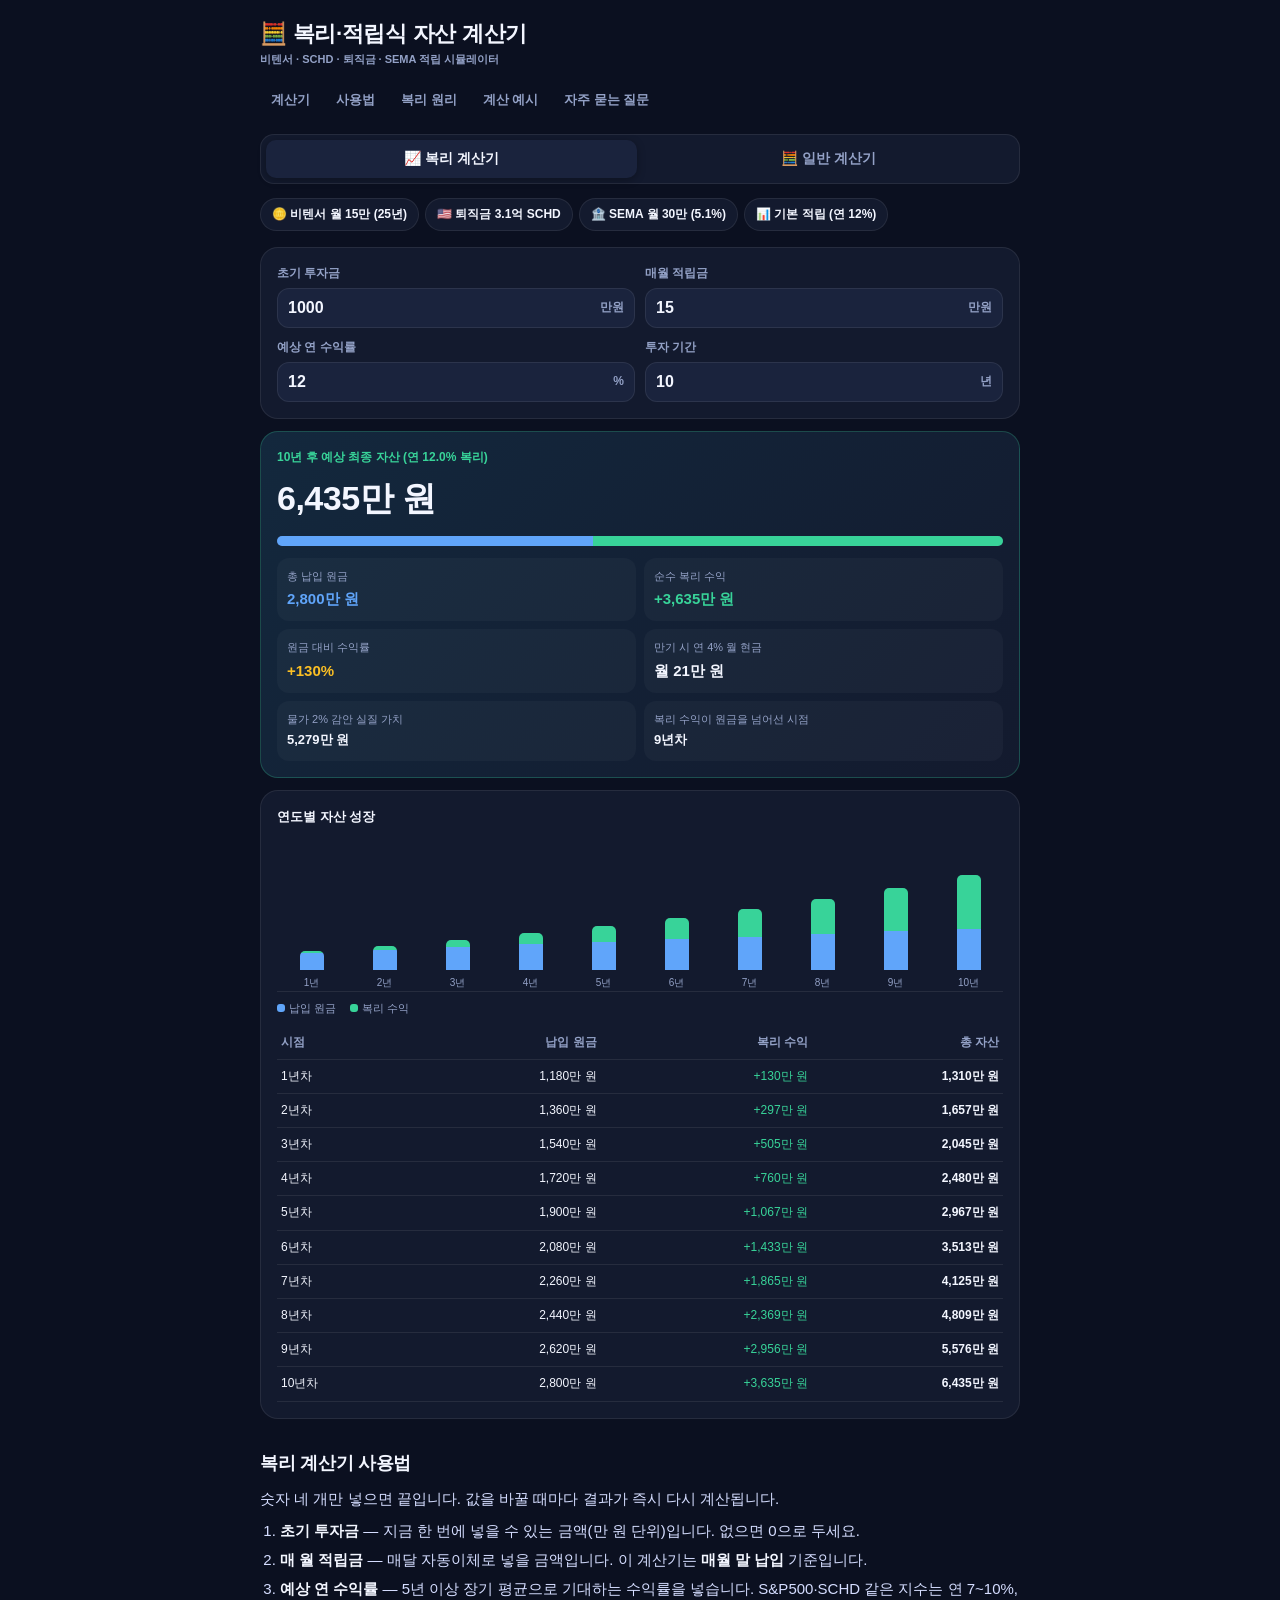
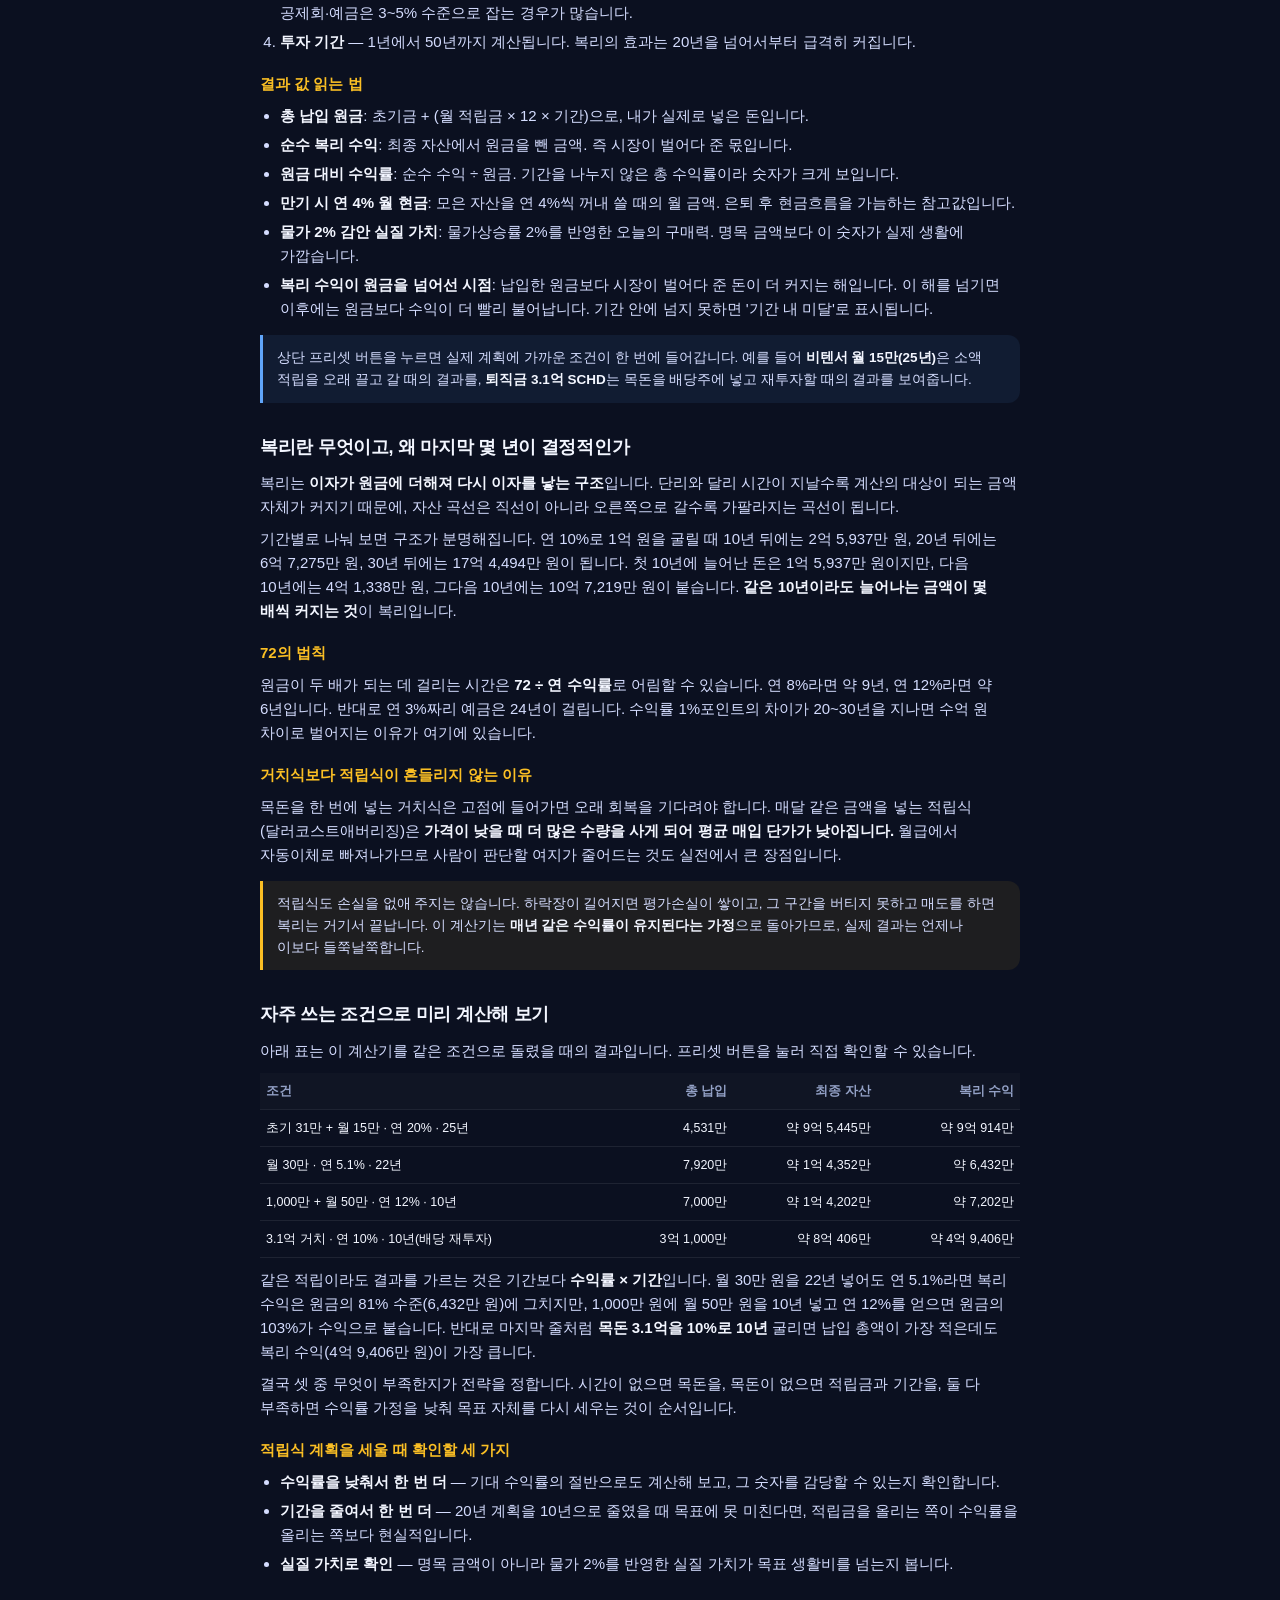
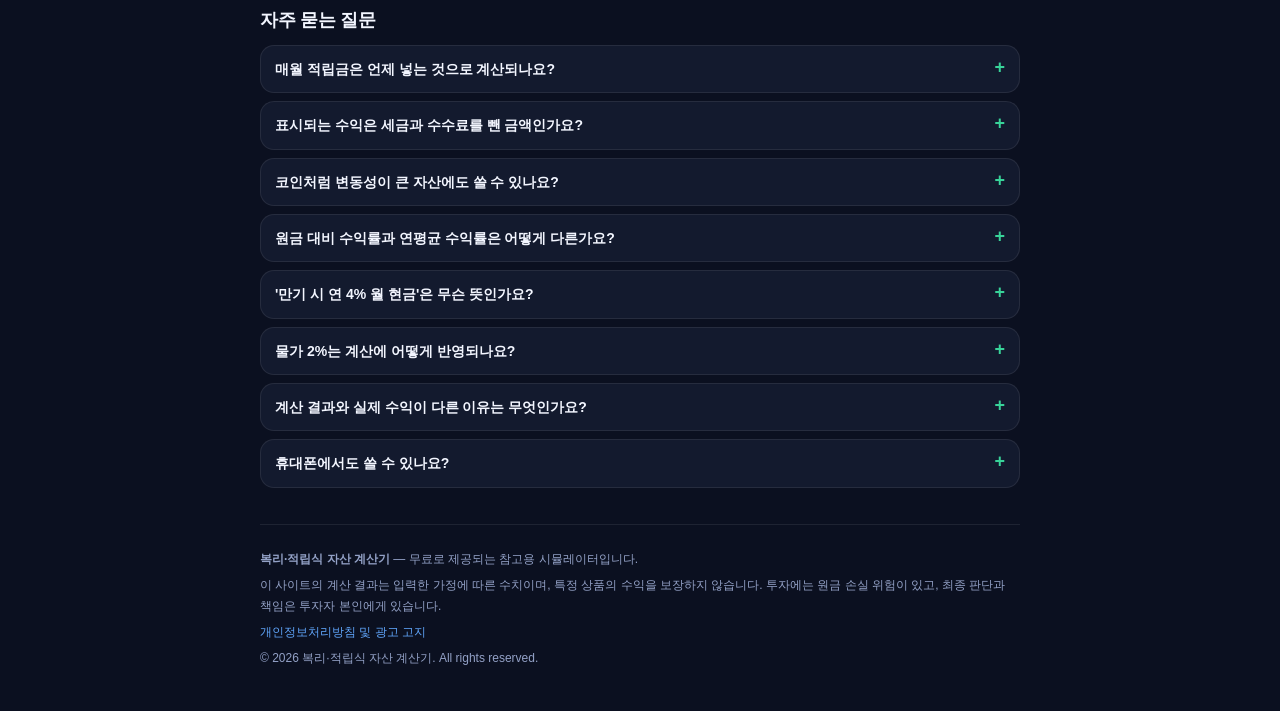
==== index.html @ 9e2fc970 "SEO: 페이지 대표 제목을 h1으로 승격" ====
<!DOCTYPE html>
<html lang="ko">
<head>
  <meta charset="UTF-8" />
  <meta name="viewport" content="width=device-width, initial-scale=1.0" />
  <title>복리·적립식 자산 계산기 | 비텐서·SCHD·퇴직금 시뮬레이터</title>
  <meta name="description" content="초기 투자금과 매월 적립금, 연 수익률, 기간을 입력하면 복리로 불어난 최종 자산과 순수 복리 수익, 원금 대비 수익률, 연도별 성장을 바로 계산합니다. 비텐서·SCHD·퇴직금·SEMA 적립식 프리셋과 일반 계산기까지 무료로 제공." />
  <meta name="keywords" content="복리 계산기, 적립식 계산기, 복리 이자 계산, 비텐서 적립, SCHD 배당 재투자, 퇴직금 계산, SEMA 공제회, 은퇴 자산 시뮬레이터" />
  <meta name="author" content="복리·적립식 자산 계산기" />
  <meta name="robots" content="index, follow" />
  <meta name="theme-color" content="#0b1020" />

  <link rel="canonical" href="https://handobin9782-lang.github.io/smart-calc/" />

  <!-- Open Graph -->
  <meta property="og:type" content="website" />
  <meta property="og:site_name" content="복리·적립식 자산 계산기" />
  <meta property="og:locale" content="ko_KR" />
  <meta property="og:title" content="복리·적립식 자산 계산기 | 비텐서·SCHD·퇴직금 시뮬레이터" />
  <meta property="og:description" content="월 15만 원씩 25년이면 얼마가 될까? 초기금·월 적립금·연 수익률·기간만 넣으면 최종 자산과 연도별 성장 그래프가 바로 나옵니다." />
  <meta property="og:url" content="https://handobin9782-lang.github.io/smart-calc/" />
  <meta property="og:image" content="https://handobin9782-lang.github.io/smart-calc/og.png" />
  <meta property="og:image:width" content="1200" />
  <meta property="og:image:height" content="630" />
  <meta property="og:image:alt" content="복리·적립식 자산 계산기 - 비텐서·SCHD·퇴직금·SEMA 적립 시뮬레이터" />

  <!-- Twitter -->
  <meta name="twitter:card" content="summary_large_image" />
  <meta name="twitter:title" content="복리·적립식 자산 계산기" />
  <meta name="twitter:description" content="적립식 복리 시뮬레이터 · 일반 계산기 · 연도별 성장 그래프" />
  <meta name="twitter:image" content="https://handobin9782-lang.github.io/smart-calc/og.png" />

  <link rel="icon" href="data:image/svg+xml,%3Csvg xmlns='http://www.w3.org/2000/svg' viewBox='0 0 100 100'%3E%3Crect width='100' height='100' rx='22' fill='%230b1020'/%3E%3Ctext x='50' y='70' font-size='58' text-anchor='middle' fill='%2338d399'%3E%F0%9F%A7%AE%3C/text%3E%3C/svg%3E" />

  <style>
    :root {
      --bg: #0b1020;
      --card: #131a2e;
      --card2: #1a233d;
      --border: rgba(255, 255, 255, 0.08);
      --text: #f3f6ff;
      --muted: #93a1c6;
      --accent: #38d399;
      --accent2: #60a5fa;
      --gold: #fbbf24;
      --danger: #f87171;
    }
    * { box-sizing: border-box; -webkit-tap-highlight-color: transparent; }
    html { scroll-behavior: smooth; }
    body {
      margin: 0;
      font-family: -apple-system, BlinkMacSystemFont, "Apple SD Gothic Neo", "Noto Sans KR", sans-serif;
      background: var(--bg);
      color: var(--text);
      padding: 16px 14px 36px;
      line-height: 1.6;
      word-break: keep-all;
      overflow-wrap: break-word;
    }
    .wrap { max-width: 760px; margin: 0 auto; }
    .header {
      display: flex; align-items: center; justify-content: space-between;
      margin-bottom: 12px; flex-wrap: wrap; gap: 8px;
    }
    .title { font-size: 19px; font-weight: 800; letter-spacing: -0.3px; margin: 0; }
    .title small { display: block; font-size: 11px; font-weight: 600; color: var(--muted); letter-spacing: 0; }

    .site-nav {
      display: flex; gap: 4px; overflow-x: auto; margin-bottom: 14px;
      scrollbar-width: none;
    }
    .site-nav::-webkit-scrollbar { display: none; }
    .site-nav a {
      flex: 0 0 auto; color: var(--muted); text-decoration: none; font-size: 13px;
      font-weight: 600; padding: 8px 10px; border-radius: 9px; border: 1px solid transparent;
    }
    .site-nav a:hover { color: var(--text); border-color: var(--border); }

    .tabs {
      display: grid; grid-template-columns: 1fr 1fr; gap: 6px;
      background: var(--card); padding: 5px; border-radius: 14px;
      border: 1px solid var(--border); margin-bottom: 14px;
    }
    .tab-btn {
      border: 0; background: transparent; color: var(--muted);
      font-size: 14px; font-weight: 700; padding: 10px 8px; border-radius: 10px;
      cursor: pointer; transition: 0.15s;
    }
    .tab-btn.active {
      background: var(--card2); color: var(--text);
      box-shadow: 0 2px 8px rgba(0,0,0,0.3);
    }
    .panel { display: none; }
    .panel.active { display: block; }

    .presets {
      display: flex; gap: 6px; overflow-x: auto; padding-bottom: 6px; margin-bottom: 10px;
      scrollbar-width: none;
    }
    .presets::-webkit-scrollbar { display: none; }
    .preset-btn {
      flex: 0 0 auto; border: 1px solid var(--border);
      background: var(--card); color: var(--text);
      padding: 7px 11px; border-radius: 999px; font-size: 12px; font-weight: 600;
      cursor: pointer;
    }
    .preset-btn:active { transform: scale(0.97); }

    .card {
      background: var(--card); border: 1px solid var(--border);
      border-radius: 18px; padding: 16px; margin-bottom: 12px;
    }
    .input-grid {
      display: grid; grid-template-columns: 1fr 1fr; gap: 10px;
    }
    .field label {
      display: block; font-size: 12px; color: var(--muted); margin-bottom: 5px; font-weight: 600;
    }
    .input-box {
      display: flex; align-items: center; background: var(--card2);
      border: 1px solid var(--border); border-radius: 12px; padding: 0 10px;
    }
    .input-box input {
      width: 100%; border: 0; background: transparent; color: var(--text);
      font-size: 16px; font-weight: 700; padding: 10px 0; outline: none;
      font-family: inherit;
    }
    .input-box input:focus { outline: none; }
    .input-box:focus-within { border-color: rgba(56,211,153,0.5); }
    .unit { font-size: 12px; color: var(--muted); font-weight: 600; margin-left: 4px; white-space: nowrap; }

    .result-hero {
      background: linear-gradient(135deg, #13283d, #131a2e);
      border: 1px solid rgba(56, 211, 153, 0.25);
    }
    .hero-label { font-size: 12px; color: var(--accent); font-weight: 700; }
    .hero-val { font-size: 28px; font-weight: 900; margin: 4px 0 10px; letter-spacing: -0.5px; }
    .bar-wrap {
      height: 10px; border-radius: 999px; background: #263252; overflow: hidden;
      display: flex; margin-bottom: 12px;
    }
    .bar-principal { background: var(--accent2); height: 100%; transition: width 0.25s; }
    .bar-profit { background: var(--accent); height: 100%; transition: width 0.25s; }
    .stats {
      display: grid; grid-template-columns: 1fr 1fr; gap: 8px;
    }
    .stat {
      background: rgba(255,255,255,0.03); border-radius: 12px; padding: 10px;
    }
    .stat-k { font-size: 11px; color: var(--muted); }
    .stat-v { font-size: 15px; font-weight: 800; margin-top: 2px; }
    .stat-v.small { font-size: 13px; }
    .green { color: var(--accent); }
    .blue { color: var(--accent2); }
    .gold { color: var(--gold); }

    .chart {
      display: flex; align-items: flex-end; gap: 4px; height: 120px;
      padding-top: 12px; border-bottom: 1px solid var(--border);
    }
    .bar-col {
      flex: 1; display: flex; flex-direction: column; align-items: center; justify-content: flex-end; height: 100%;
    }
    .bar-stack {
      width: 100%; max-width: 24px; border-radius: 5px 5px 0 0; overflow: hidden;
      display: flex; flex-direction: column-reverse;
    }
    .bar-lbl { font-size: 10px; color: var(--muted); margin-top: 5px; }
    .chart-legend {
      display: flex; gap: 14px; margin-top: 8px; font-size: 11px; color: var(--muted);
    }
    .dot { display: inline-block; width: 8px; height: 8px; border-radius: 3px; margin-right: 4px; }

    table { width: 100%; border-collapse: collapse; font-size: 12px; margin-top: 8px; }
    th, td { text-align: right; padding: 7px 4px; border-bottom: 1px solid var(--border); }
    th:first-child, td:first-child { text-align: left; }
    th { color: var(--muted); font-weight: 600; }

    /* Simple Calculator */
    .calc-screen {
      background: var(--card2); border-radius: 16px; padding: 16px; text-align: right;
      margin-bottom: 12px; border: 1px solid var(--border);
    }
    .calc-expr { font-size: 13px; color: var(--muted); min-height: 18px; word-break: break-all; }
    .calc-val { font-size: 32px; font-weight: 800; margin-top: 4px; word-break: break-all; }
    .calc-grid {
      display: grid; grid-template-columns: repeat(4, 1fr); gap: 8px;
    }
    .ckey {
      border: 0; border-radius: 14px; padding: 16px 0; font-size: 19px; font-weight: 700;
      background: var(--card2); color: var(--text); cursor: pointer; font-family: inherit;
    }
    .ckey:active { transform: scale(0.95); }
    .ckey.op { background: #1e2d4f; color: var(--accent2); }
    .ckey.eq { background: var(--accent); color: #052014; }
    .ckey.fn { background: #23283d; color: var(--gold); }

    /* Content sections */
    .ad-slot {
      display: none; text-align: center; margin: 18px 0;
      min-height: 90px;
    }
    section.doc { margin-top: 26px; }
    section.doc h2 {
      font-size: 18px; font-weight: 800; margin: 30px 0 10px;
      letter-spacing: -0.3px; padding-top: 4px;
    }
    section.doc h2:first-of-type { margin-top: 8px; }
    section.doc h3 { font-size: 15px; font-weight: 700; margin: 18px 0 6px; color: var(--gold); }
    section.doc p { font-size: 14px; color: #d5ddff; margin: 8px 0; }
    section.doc ul, section.doc ol { font-size: 14px; color: #d5ddff; padding-left: 20px; margin: 8px 0; }
    section.doc li { margin: 5px 0; }
    section.doc strong { color: var(--text); }
    .callout {
      background: rgba(96,165,250,0.08); border-left: 3px solid var(--accent2);
      border-radius: 0 12px 12px 0; padding: 12px 14px; font-size: 13.5px; color: #d5ddff;
      margin: 14px 0;
    }
    .callout.warn { background: rgba(251,191,36,0.08); border-left-color: var(--gold); }
    .doc-table { width: 100%; border-collapse: collapse; font-size: 12.5px; margin: 10px 0; }
    .doc-table th, .doc-table td { border-bottom: 1px solid var(--border); padding: 8px 6px; text-align: right; }
    .doc-table th:first-child, .doc-table td:first-child { text-align: left; }
    .doc-table th { color: var(--muted); font-weight: 700; background: rgba(255,255,255,0.02); }

    details.faq {
      background: var(--card); border: 1px solid var(--border); border-radius: 14px;
      padding: 12px 14px; margin-bottom: 8px;
    }
    details.faq summary {
      font-size: 14px; font-weight: 700; cursor: pointer; list-style: none;
      display: flex; justify-content: space-between; gap: 10px; align-items: flex-start;
    }
    details.faq summary::-webkit-details-marker { display: none; }
    details.faq summary::after { content: "+"; color: var(--accent); font-size: 18px; line-height: 1; }
    details.faq[open] summary::after { content: "−"; }
    details.faq p { font-size: 13.5px; color: #c3cdf0; margin: 10px 0 2px; }

    footer.site-footer {
      margin-top: 36px; padding-top: 18px; border-top: 1px solid var(--border);
      font-size: 12px; color: var(--muted);
    }
    footer.site-footer p { margin: 6px 0; line-height: 1.7; }
    footer.site-footer a { color: var(--accent2); text-decoration: none; }
    footer.site-footer a:hover { text-decoration: underline; }

    @media (min-width: 640px) {
      .title { font-size: 22px; }
      .hero-val { font-size: 34px; }
      section.doc p, section.doc ul, section.doc ol { font-size: 15px; }
      .chart { height: 160px; }
    }
  </style>

  <script type="application/ld+json">
  {
    "@context": "https://schema.org",
    "@type": "WebApplication",
    "name": "복리·적립식 자산 계산기",
    "url": "https://handobin9782-lang.github.io/smart-calc/",
    "applicationCategory": "FinanceApplication",
    "operatingSystem": "All",
    "inLanguage": "ko",
    "description": "초기 투자금, 매월 적립금, 연 수익률, 투자 기간을 입력하면 복리로 불어난 최종 자산과 연도별 성장을 계산하는 무료 적립식 복리 계산기입니다.",
    "offers": { "@type": "Offer", "price": "0", "priceCurrency": "KRW" }
  }
  </script>
  <script type="application/ld+json">
  {
    "@context": "https://schema.org",
    "@type": "FAQPage",
    "mainEntity": [
      {
        "@type": "Question",
        "name": "매월 적립금은 언제 넣는 것으로 계산되나요?",
        "acceptedAnswer": {
          "@type": "Answer",
          "text": "매월 말에 납입하는 것으로 계산합니다. 월 이율은 연 수익률을 12로 나누지 않고, 12개월 복리를 거꾸로 풀어 (1+r)^(1/12)−1로 환산해 적용하므로 12개월을 모으면 연 수익률과 정확히 일치합니다."
        }
      },
      {
        "@type": "Question",
        "name": "표시되는 수익은 세금과 수수료를 뺀 금액인가요?",
        "acceptedAnswer": {
          "@type": "Answer",
          "text": "아닙니다. 세전 기준이며 거래 수수료, 세금, 환전 비용은 반영하지 않습니다. 해외 자산은 배당세와 양도세, 국내 펀드는 운용 보수까지 빠지므로 실제 수령액은 이보다 적습니다."
        }
      },
      {
        "@type": "Question",
        "name": "코인처럼 변동성이 큰 자산에도 쓸 수 있나요?",
        "acceptedAnswer": {
          "@type": "Answer",
          "text": "평균 수익률을 가정한 계산이므로 변동성이 큰 자산에는 낙관적인 결과가 나옵니다. 5년 사이에 −70% 하락이 한 번 끼기만 해도 실제 결과는 크게 달라집니다. 코인이라면 기대 수익률을 낮춰 여러 번 계산하고, 원금이 0에 가까워지는 경우도 함께 가정해 두는 편이 안전합니다."
        }
      },
      {
        "@type": "Question",
        "name": "원금 대비 수익률과 연평균 수익률은 어떻게 다른가요?",
        "acceptedAnswer": {
          "@type": "Answer",
          "text": "'원금 대비 수익률'은 납입한 원금 전체로 나눈 총 수익률입니다. 10년 동안 200%가 나왔다면 연평균으로는 약 11.6%입니다. 기간이 길수록 두 숫자의 차이가 커지므로, 다른 상품과 비교할 때는 연평균으로 맞춰 봐야 합니다. 적립식의 연평균 수익률은 입력한 수익률과 사실상 같아서 이 계산기에서는 따로 표시하지 않고, 대신 복리 수익이 원금을 넘어서는 시점을 보여줍니다."
        }
      },
      {
        "@type": "Question",
        "name": "'만기 시 연 4% 월 현금'은 무슨 뜻인가요?",
        "acceptedAnswer": {
          "@type": "Answer",
          "text": "모아진 자산을 연 4%씩 꺼내 쓴다고 가정했을 때 매달 받게 되는 금액입니다. 원금을 그대로 두고 인출률 4%를 적용한 참고값이며, 실제 인출은 수익률과 물가에 따라 달라집니다."
        }
      },
      {
        "@type": "Question",
        "name": "물가 2%는 계산에 어떻게 반영되나요?",
        "acceptedAnswer": {
          "@type": "Answer",
          "text": "'물가 2% 감안 실질 가치'는 최종 자산을 1.02의 기간 제곱으로 나눈 오늘의 구매력입니다. 25년 뒤 10억 원은 물가가 연 2%씩 오르면 지금의 약 6억 원과 같은 값어치입니다."
        }
      },
      {
        "@type": "Question",
        "name": "계산 결과와 실제 수익이 다른 이유는 무엇인가요?",
        "acceptedAnswer": {
          "@type": "Answer",
          "text": "실제 시장은 매년 수익률이 달라지고, 하락장에서는 원금이 줄어든 상태로 적립이 이어집니다. 이 계산기는 매년 같은 수익률이 유지된다고 가정한 참고용 시뮬레이션이며, 투자 판단의 근거가 아니라 계획을 세우는 도구로 쓰는 것이 맞습니다."
        }
      },
      {
        "@type": "Question",
        "name": "휴대폰에서도 쓸 수 있나요?",
        "acceptedAnswer": {
          "@type": "Answer",
          "text": "네. 모바일 화면에 맞춰 만든 반응형 페이지라 브라우저만 있으면 설치 없이 바로 쓸 수 있습니다."
        }
      }
    ]
  }
  </script>
</head>
<body>
<div class="wrap">
  <div class="header">
    <h1 class="title">🧮 복리·적립식 자산 계산기
      <small>비텐서 · SCHD · 퇴직금 · SEMA 적립 시뮬레이터</small>
    </h1>
  </div>

  <nav class="site-nav">
    <a href="#calc">계산기</a>
    <a href="#how">사용법</a>
    <a href="#principle">복리 원리</a>
    <a href="#examples">계산 예시</a>
    <a href="#faq">자주 묻는 질문</a>
  </nav>

  <div id="calc">
    <div class="tabs">
      <button class="tab-btn active" onclick="switchTab('compound', this)">📈 복리 계산기</button>
      <button class="tab-btn" onclick="switchTab('basic', this)">🧮 일반 계산기</button>
    </div>

    <!-- Compound Panel -->
    <div id="panel-compound" class="panel active">
      <div class="presets">
        <button class="preset-btn" onclick="applyPreset(31, 15, 20, 25)">🪙 비텐서 월 15만 (25년)</button>
        <button class="preset-btn" onclick="applyPreset(31000, 0, 10, 10)">🇺🇸 퇴직금 3.1억 SCHD</button>
        <button class="preset-btn" onclick="applyPreset(0, 30, 5.1, 22)">🏦 SEMA 월 30만 (5.1%)</button>
        <button class="preset-btn" onclick="applyPreset(1000, 50, 12, 10)">📊 기본 적립 (연 12%)</button>
      </div>

      <div class="card">
        <div class="input-grid">
          <div class="field">
            <label for="init">초기 투자금</label>
            <div class="input-box">
              <input id="init" type="number" value="1000" min="0" step="10" inputmode="decimal" oninput="calcCompound()" />
              <span class="unit">만원</span>
            </div>
          </div>
          <div class="field">
            <label for="monthly">매월 적립금</label>
            <div class="input-box">
              <input id="monthly" type="number" value="15" min="0" step="5" inputmode="decimal" oninput="calcCompound()" />
              <span class="unit">만원</span>
            </div>
          </div>
          <div class="field">
            <label for="rate">예상 연 수익률</label>
            <div class="input-box">
              <input id="rate" type="number" value="12" min="0" max="200" step="0.5" inputmode="decimal" oninput="calcCompound()" />
              <span class="unit">%</span>
            </div>
          </div>
          <div class="field">
            <label for="years">투자 기간</label>
            <div class="input-box">
              <input id="years" type="number" value="10" min="1" max="50" step="1" inputmode="numeric" oninput="calcCompound()" />
              <span class="unit">년</span>
            </div>
          </div>
        </div>
      </div>

      <div class="card result-hero">
        <div class="hero-label" id="hero-sub">10년 후 예상 최종 자산</div>
        <div class="hero-val" id="hero-total">-</div>
        <div class="bar-wrap">
          <div class="bar-principal" id="bar-p" style="width:50%"></div>
          <div class="bar-profit" id="bar-r" style="width:50%"></div>
        </div>
        <div class="stats">
          <div class="stat">
            <div class="stat-k">총 납입 원금</div>
            <div class="stat-v blue" id="res-principal">-</div>
          </div>
          <div class="stat">
            <div class="stat-k">순수 복리 수익</div>
            <div class="stat-v green" id="res-profit">-</div>
          </div>
          <div class="stat">
            <div class="stat-k">원금 대비 수익률</div>
            <div class="stat-v gold" id="res-pct">-</div>
          </div>
          <div class="stat">
            <div class="stat-k">만기 시 연 4% 월 현금</div>
            <div class="stat-v" id="res-monthly-cash">-</div>
          </div>
          <div class="stat">
            <div class="stat-k">물가 2% 감안 실질 가치</div>
            <div class="stat-v small" id="res-real">-</div>
          </div>
          <div class="stat">
            <div class="stat-k">복리 수익이 원금을 넘어선 시점</div>
            <div class="stat-v small" id="res-cross">-</div>
          </div>
        </div>
      </div>

      <div class="card">
        <div style="font-size:13px;font-weight:700;margin-bottom:4px;">연도별 자산 성장</div>
        <div class="chart" id="chart"></div>
        <div class="chart-legend">
          <span><span class="dot" style="background:var(--accent2)"></span>납입 원금</span>
          <span><span class="dot" style="background:var(--accent)"></span>복리 수익</span>
        </div>
        <table>
          <thead>
            <tr><th>시점</th><th>납입 원금</th><th>복리 수익</th><th>총 자산</th></tr>
          </thead>
          <tbody id="tbody"></tbody>
        </table>
      </div>

      <div class="ad-slot" id="ad-top"></div>
    </div>

    <!-- Basic Calculator Panel -->
    <div id="panel-basic" class="panel">
      <div class="card">
        <div class="calc-screen">
          <div class="calc-expr" id="c-expr"></div>
          <div class="calc-val" id="c-val">0</div>
        </div>
        <div class="calc-grid">
          <button class="ckey fn" onclick="cClear()">C</button>
          <button class="ckey fn" onclick="cBack()">⌫</button>
          <button class="ckey fn" onclick="cPercent()">%</button>
          <button class="ckey op" onclick="cAdd('/')">÷</button>

          <button class="ckey" onclick="cAdd('7')">7</button>
          <button class="ckey" onclick="cAdd('8')">8</button>
          <button class="ckey" onclick="cAdd('9')">9</button>
          <button class="ckey op" onclick="cAdd('*')">×</button>

          <button class="ckey" onclick="cAdd('4')">4</button>
          <button class="ckey" onclick="cAdd('5')">5</button>
          <button class="ckey" onclick="cAdd('6')">6</button>
          <button class="ckey op" onclick="cAdd('-')">−</button>

          <button class="ckey" onclick="cAdd('1')">1</button>
          <button class="ckey" onclick="cAdd('2')">2</button>
          <button class="ckey" onclick="cAdd('3')">3</button>
          <button class="ckey op" onclick="cAdd('+')">+</button>

          <button class="ckey" onclick="cAdd('00')">00</button>
          <button class="ckey" onclick="cAdd('0')">0</button>
          <button class="ckey" onclick="cAdd('.')">.</button>
          <button class="ckey eq" onclick="cEval()">=</button>
        </div>
      </div>
    </div>
  </div>

  <!-- ===== Guide ===== -->
  <section class="doc" id="how">
    <h2>복리 계산기 사용법</h2>
    <p>숫자 네 개만 넣으면 끝입니다. 값을 바꿀 때마다 결과가 즉시 다시 계산됩니다.</p>
    <ol>
      <li><strong>초기 투자금</strong> — 지금 한 번에 넣을 수 있는 금액(만 원 단위)입니다. 없으면 0으로 두세요.</li>
      <li><strong>매 월 적립금</strong> — 매달 자동이체로 넣을 금액입니다. 이 계산기는 <strong>매월 말 납입</strong> 기준입니다.</li>
      <li><strong>예상 연 수익률</strong> — 5년 이상 장기 평균으로 기대하는 수익률을 넣습니다. S&amp;P500·SCHD 같은 지수는 연 7~10%, 공제회·예금은 3~5% 수준으로 잡는 경우가 많습니다.</li>
      <li><strong>투자 기간</strong> — 1년에서 50년까지 계산됩니다. 복리의 효과는 20년을 넘어서부터 급격히 커집니다.</li>
    </ol>
    <h3>결과 값 읽는 법</h3>
    <ul>
      <li><strong>총 납입 원금</strong>: 초기금 + (월 적립금 × 12 × 기간)으로, 내가 실제로 넣은 돈입니다.</li>
      <li><strong>순수 복리 수익</strong>: 최종 자산에서 원금을 뺀 금액. 즉 시장이 벌어다 준 몫입니다.</li>
      <li><strong>원금 대비 수익률</strong>: 순수 수익 ÷ 원금. 기간을 나누지 않은 총 수익률이라 숫자가 크게 보입니다.</li>
      <li><strong>만기 시 연 4% 월 현금</strong>: 모은 자산을 연 4%씩 꺼내 쓸 때의 월 금액. 은퇴 후 현금흐름을 가늠하는 참고값입니다.</li>
      <li><strong>물가 2% 감안 실질 가치</strong>: 물가상승률 2%를 반영한 오늘의 구매력. 명목 금액보다 이 숫자가 실제 생활에 가깝습니다.</li>
      <li><strong>복리 수익이 원금을 넘어선 시점</strong>: 납입한 원금보다 시장이 벌어다 준 돈이 더 커지는 해입니다. 이 해를 넘기면 이후에는 원금보다 수익이 더 빨리 불어납니다. 기간 안에 넘지 못하면 '기간 내 미달'로 표시됩니다.</li>
    </ul>
    <div class="callout">
      상단 프리셋 버튼을 누르면 실제 계획에 가까운 조건이 한 번에 들어갑니다. 예를 들어 <strong>비텐서 월 15만(25년)</strong>은 소액 적립을 오래 끌고 갈 때의 결과를, <strong>퇴직금 3.1억 SCHD</strong>는 목돈을 배당주에 넣고 재투자할 때의 결과를 보여줍니다.
    </div>
  </section>

  <section class="doc" id="principle">
    <h2>복리란 무엇이고, 왜 마지막 몇 년이 결정적인가</h2>
    <p>복리는 <strong>이자가 원금에 더해져 다시 이자를 낳는 구조</strong>입니다. 단리와 달리 시간이 지날수록 계산의 대상이 되는 금액 자체가 커지기 때문에, 자산 곡선은 직선이 아니라 오른쪽으로 갈수록 가팔라지는 곡선이 됩니다.</p>
    <p>기간별로 나눠 보면 구조가 분명해집니다. 연 10%로 1억 원을 굴릴 때 10년 뒤에는 2억 5,937만 원, 20년 뒤에는 6억 7,275만 원, 30년 뒤에는 17억 4,494만 원이 됩니다. 첫 10년에 늘어난 돈은 1억 5,937만 원이지만, 다음 10년에는 4억 1,338만 원, 그다음 10년에는 10억 7,219만 원이 붙습니다. <strong>같은 10년이라도 늘어나는 금액이 몇 배씩 커지는 것</strong>이 복리입니다.</p>

    <h3>72의 법칙</h3>
    <p>원금이 두 배가 되는 데 걸리는 시간은 <strong>72 ÷ 연 수익률</strong>로 어림할 수 있습니다. 연 8%라면 약 9년, 연 12%라면 약 6년입니다. 반대로 연 3%짜리 예금은 24년이 걸립니다. 수익률 1%포인트의 차이가 20~30년을 지나면 수억 원 차이로 벌어지는 이유가 여기에 있습니다.</p>

    <h3>거치식보다 적립식이 흔들리지 않는 이유</h3>
    <p>목돈을 한 번에 넣는 거치식은 고점에 들어가면 오래 회복을 기다려야 합니다. 매달 같은 금액을 넣는 적립식(달러코스트애버리징)은 <strong>가격이 낮을 때 더 많은 수량을 사게 되어 평균 매입 단가가 낮아집니다.</strong> 월급에서 자동이체로 빠져나가므로 사람이 판단할 여지가 줄어드는 것도 실전에서 큰 장점입니다.</p>
    <div class="callout warn">
      적립식도 손실을 없애 주지는 않습니다. 하락장이 길어지면 평가손실이 쌓이고, 그 구간을 버티지 못하고 매도를 하면 복리는 거기서 끝납니다. 이 계산기는 <strong>매년 같은 수익률이 유지된다는 가정</strong>으로 돌아가므로, 실제 결과는 언제나 이보다 들쭉날쭉합니다.
    </div>
  </section>

  <section class="doc" id="examples">
    <h2>자주 쓰는 조건으로 미리 계산해 보기</h2>
    <p>아래 표는 이 계산기를 같은 조건으로 돌렸을 때의 결과입니다. 프리셋 버튼을 눌러 직접 확인할 수 있습니다.</p>
    <table class="doc-table">
      <thead>
        <tr><th>조건</th><th>총 납입</th><th>최종 자산</th><th>복리 수익</th></tr>
      </thead>
      <tbody>
        <tr><td>초기 31만 + 월 15만 · 연 20% · 25년</td><td>4,531만</td><td>약 9억 5,445만</td><td>약 9억 914만</td></tr>
        <tr><td>월 30만 · 연 5.1% · 22년</td><td>7,920만</td><td>약 1억 4,352만</td><td>약 6,432만</td></tr>
        <tr><td>1,000만 + 월 50만 · 연 12% · 10년</td><td>7,000만</td><td>약 1억 4,202만</td><td>약 7,202만</td></tr>
        <tr><td>3.1억 거치 · 연 10% · 10년(배당 재투자)</td><td>3억 1,000만</td><td>약 8억 406만</td><td>약 4억 9,406만</td></tr>
      </tbody>
    </table>
    <p>같은 적립이라도 결과를 가르는 것은 기간보다 <strong>수익률 × 기간</strong>입니다. 월 30만 원을 22년 넣어도 연 5.1%라면 복리 수익은 원금의 81% 수준(6,432만 원)에 그치지만, 1,000만 원에 월 50만 원을 10년 넣고 연 12%를 얻으면 원금의 103%가 수익으로 붙습니다. 반대로 마지막 줄처럼 <strong>목돈 3.1억을 10%로 10년</strong> 굴리면 납입 총액이 가장 적은데도 복리 수익(4억 9,406만 원)이 가장 큽니다.</p>
    <p>결국 셋 중 무엇이 부족한지가 전략을 정합니다. 시간이 없으면 목돈을, 목돈이 없으면 적립금과 기간을, 둘 다 부족하면 수익률 가정을 낮춰 목표 자체를 다시 세우는 것이 순서입니다.</p>

    <h3>적립식 계획을 세울 때 확인할 세 가지</h3>
    <ul>
      <li><strong>수익률을 낮춰서 한 번 더</strong> — 기대 수익률의 절반으로도 계산해 보고, 그 숫자를 감당할 수 있는지 확인합니다.</li>
      <li><strong>기간을 줄여서 한 번 더</strong> — 20년 계획을 10년으로 줄였을 때 목표에 못 미친다면, 적립금을 올리는 쪽이 수익률을 올리는 쪽보다 현실적입니다.</li>
      <li><strong>실질 가치로 확인</strong> — 명목 금액이 아니라 물가 2%를 반영한 실질 가치가 목표 생활비를 넘는지 봅니다.</li>
    </ul>
  </section>

  <div class="ad-slot" id="ad-bottom"></div>

  <section class="doc" id="faq">
    <h2>자주 묻는 질문</h2>

    <details class="faq">
      <summary>매월 적립금은 언제 넣는 것으로 계산되나요?</summary>
      <p>매월 말에 납입하는 것으로 계산합니다. 월 이율은 연 수익률을 12로 나누지 않고, 12개월 복리를 거꾸로 풀어 (1+r)^(1/12)−1로 환산해 적용하므로 12개월을 모으면 연 수익률과 정확히 일치합니다.</p>
    </details>

    <details class="faq">
      <summary>표시되는 수익은 세금과 수수료를 뺀 금액인가요?</summary>
      <p>아닙니다. 세전 기준이며 거래 수수료, 세금, 환전 비용은 반영하지 않습니다. 해외 자산은 배당세와 양도세, 국내 펀드는 운용 보수까지 빠지므로 실제 수령액은 이보다 적습니다.</p>
    </details>

    <details class="faq">
      <summary>코인처럼 변동성이 큰 자산에도 쓸 수 있나요?</summary>
      <p>평균 수익률을 가정한 계산이므로 변동성이 큰 자산에는 낙관적인 결과가 나옵니다. 5년 사이에 −70% 하락이 한 번 끼기만 해도 실제 결과는 크게 달라집니다. 코인이라면 기대 수익률을 낮춰 여러 번 계산하고, 원금이 0에 가까워지는 경우도 함께 가정해 두는 편이 안전합니다.</p>
    </details>

    <details class="faq">
      <summary>원금 대비 수익률과 연평균 수익률은 어떻게 다른가요?</summary>
      <p>'원금 대비 수익률'은 납입한 원금 전체로 나눈 총 수익률입니다. 10년 동안 200%가 나왔다면 연평균으로는 약 11.6%입니다. 기간이 길수록 두 숫자의 차이가 커지므로, 다른 상품과 비교할 때는 연평균으로 맞춰 봐야 합니다. 적립식의 연평균 수익률은 입력한 수익률과 사실상 같아서 이 계산기에서는 따로 표시하지 않고, 대신 복리 수익이 원금을 넘어서는 시점을 보여줍니다.</p>
    </details>

    <details class="faq">
      <summary>'만기 시 연 4% 월 현금'은 무슨 뜻인가요?</summary>
      <p>모아진 자산을 연 4%씩 꺼내 쓴다고 가정했을 때 매달 받게 되는 금액입니다. 원금을 그대로 두고 인출률 4%를 적용한 참고값이며, 실제 인출은 수익률과 물가에 따라 달라집니다.</p>
    </details>

    <details class="faq">
      <summary>물가 2%는 계산에 어떻게 반영되나요?</summary>
      <p>'물가 2% 감안 실질 가치'는 최종 자산을 1.02의 기간 제곱으로 나눈 오늘의 구매력입니다. 25년 뒤 10억 원은 물가가 연 2%씩 오르면 지금의 약 6억 원과 같은 값어치입니다.</p>
    </details>

    <details class="faq">
      <summary>계산 결과와 실제 수익이 다른 이유는 무엇인가요?</summary>
      <p>실제 시장은 매년 수익률이 달라지고, 하락장에서는 원금이 줄어든 상태로 적립이 이어집니다. 이 계산기는 매년 같은 수익률이 유지된다고 가정한 참고용 시뮬레이션이며, 투자 판단의 근거가 아니라 계획을 세우는 도구로 쓰는 것이 맞습니다.</p>
    </details>

    <details class="faq">
      <summary>휴대폰에서도 쓸 수 있나요?</summary>
      <p>네. 모바일 화면에 맞춰 만든 반응형 페이지라 브라우저만 있으면 설치 없이 바로 쓸 수 있습니다.</p>
    </details>
  </section>

  <footer class="site-footer">
    <p><strong>복리·적립식 자산 계산기</strong> — 무료로 제공되는 참고용 시뮬레이터입니다.</p>
    <p>이 사이트의 계산 결과는 입력한 가정에 따른 수치이며, 특정 상품의 수익을 보장하지 않습니다. 투자에는 원금 손실 위험이 있고, 최종 판단과 책임은 투자자 본인에게 있습니다.</p>
    <p><a href="privacy.html">개인정보처리방침 및 광고 고지</a></p>
    <p>© 2026 복리·적립식 자산 계산기. All rights reserved.</p>
  </footer>
</div>

<script>
function switchTab(name, btn) {
  document.querySelectorAll('.tab-btn').forEach(b => b.classList.remove('active'));
  document.querySelectorAll('.panel').forEach(p => p.classList.remove('active'));
  btn.classList.add('active');
  document.getElementById('panel-' + name).classList.add('active');
}

function fmtKRW(manwon) {
  const v = Math.round(manwon);
  if (v >= 10000) {
    const eok = Math.floor(v / 10000);
    const rem = v % 10000;
    return rem > 0 ? `${eok.toLocaleString()}억 ${rem.toLocaleString()}만 원` : `${eok.toLocaleString()}억 원`;
  }
  return `${v.toLocaleString()}만 원`;
}

function applyPreset(init, monthly, rate, years) {
  document.getElementById('init').value = init;
  document.getElementById('monthly').value = monthly;
  document.getElementById('rate').value = rate;
  document.getElementById('years').value = years;
  calcCompound();
}

function calcCompound() {
  const init = Math.max(0, parseFloat(document.getElementById('init').value) || 0);
  const monthly = Math.max(0, parseFloat(document.getElementById('monthly').value) || 0);
  const rate = Math.max(0, parseFloat(document.getElementById('rate').value) || 0) / 100;
  const years = Math.min(50, Math.max(1, parseInt(document.getElementById('years').value) || 1));

  const monthlyRate = Math.pow(1 + rate, 1 / 12) - 1;
  let balance = init;
  let principal = init;
  const rows = [];

  for (let y = 1; y <= years; y++) {
    for (let m = 0; m < 12; m++) {
      balance = balance * (1 + monthlyRate) + monthly;
      principal += monthly;
    }
    rows.push({ y, principal, profit: balance - principal, balance });
  }

  const last = rows[rows.length - 1];
  const pct = last.principal > 0 ? ((last.profit / last.principal) * 100) : 0;
  const pRatio = last.balance > 0 ? (last.principal / last.balance) * 100 : 100;

  // 실질 가치: 물가상승률 연 2% 반영
  const realValue = last.balance / Math.pow(1.02, years);

  // 복리 수익이 납입 원금을 처음 추월하는 시점 (복리가 본격적으로 앞서가는 지점)
  let crossText = '—';
  const crossRow = rows.find(r => r.principal > 0 && r.profit > r.principal);
  if (crossRow) {
    crossText = `${crossRow.y}년차`;
  } else if (last.principal > 0) {
    crossText = `${years}년 내 미달`;
  }

  document.getElementById('hero-sub').textContent = `${years}년 후 예상 최종 자산 (연 ${(rate * 100).toFixed(1)}% 복리)`;
  document.getElementById('hero-total').textContent = fmtKRW(last.balance);
  document.getElementById('res-principal').textContent = fmtKRW(last.principal);
  document.getElementById('res-profit').textContent = '+' + fmtKRW(last.profit);
  document.getElementById('res-pct').textContent = `+${Math.round(pct).toLocaleString()}%`;
  document.getElementById('res-monthly-cash').textContent = `월 ${Math.round((last.balance * 0.04) / 12).toLocaleString()}만 원`;
  document.getElementById('res-real').textContent = fmtKRW(realValue);
  document.getElementById('res-cross').textContent = crossText;
  document.getElementById('bar-p').style.width = `${pRatio.toFixed(1)}%`;
  document.getElementById('bar-r').style.width = `${(100 - pRatio).toFixed(1)}%`;

  // Chart (sample up to 10 bars)
  const step = Math.max(1, Math.ceil(rows.length / 10));
  const sampled = rows.filter((_, i) => (i + 1) % step === 0 || i === rows.length - 1);
  const maxVal = Math.max(...sampled.map(r => r.balance), 1);
  document.getElementById('chart').innerHTML = sampled.map(r => {
    const h = Math.max(6, Math.round((r.balance / maxVal) * 95));
    const ph = r.balance > 0 ? Math.round((r.principal / r.balance) * h) : h;
    const rh = h - ph;
    return `<div class="bar-col">
      <div class="bar-stack" style="height:${h}px">
        <div style="height:${ph}px;background:var(--accent2)"></div>
        <div style="height:${rh}px;background:var(--accent)"></div>
      </div>
      <div class="bar-lbl">${r.y}년</div>
    </div>`;
  }).join('');

  // Table
  document.getElementById('tbody').innerHTML = sampled.map(r => `
    <tr>
      <td>${r.y}년차</td>
      <td>${fmtKRW(r.principal)}</td>
      <td class="green">+${fmtKRW(r.profit)}</td>
      <td style="font-weight:700">${fmtKRW(r.balance)}</td>
    </tr>
  `).join('');
}

// URL 파라미터로 조건 공유 (예: ?init=1000&monthly=15&rate=12&years=10)
(function readParams() {
  try {
    const q = new URLSearchParams(location.search);
    const map = { init: 'init', monthly: 'monthly', rate: 'rate', years: 'years' };
    Object.keys(map).forEach(k => {
      if (q.has(k)) {
        const v = parseFloat(q.get(k));
        if (!isNaN(v)) document.getElementById(map[k]).value = v;
      }
    });
  } catch (e) {}
})();

// Basic Calc
let expr = '';
function cAdd(ch) {
  expr += ch;
  document.getElementById('c-expr').textContent = expr.replace(/\*/g, '×').replace(/\//g, '÷');
}
function cClear() {
  expr = '';
  document.getElementById('c-expr').textContent = '';
  document.getElementById('c-val').textContent = '0';
}
function cBack() {
  expr = expr.slice(0, -1);
  document.getElementById('c-expr').textContent = expr.replace(/\*/g, '×').replace(/\//g, '÷');
}
function cPercent() {
  if (!expr) return;
  try {
    const v = Function('"use strict";return (' + expr + ')')() / 100;
    expr = String(v);
    document.getElementById('c-val').textContent = Number(v).toLocaleString();
  } catch (e) {}
}
function cEval() {
  if (!expr) return;
  try {
    const v = Function('"use strict";return (' + expr + ')')();
    document.getElementById('c-val').textContent = Number(v.toFixed(6)).toLocaleString();
    expr = String(v);
  } catch (e) {
    document.getElementById('c-val').textContent = '오류';
  }
}

calcCompound();
</script>
</body>
</html>
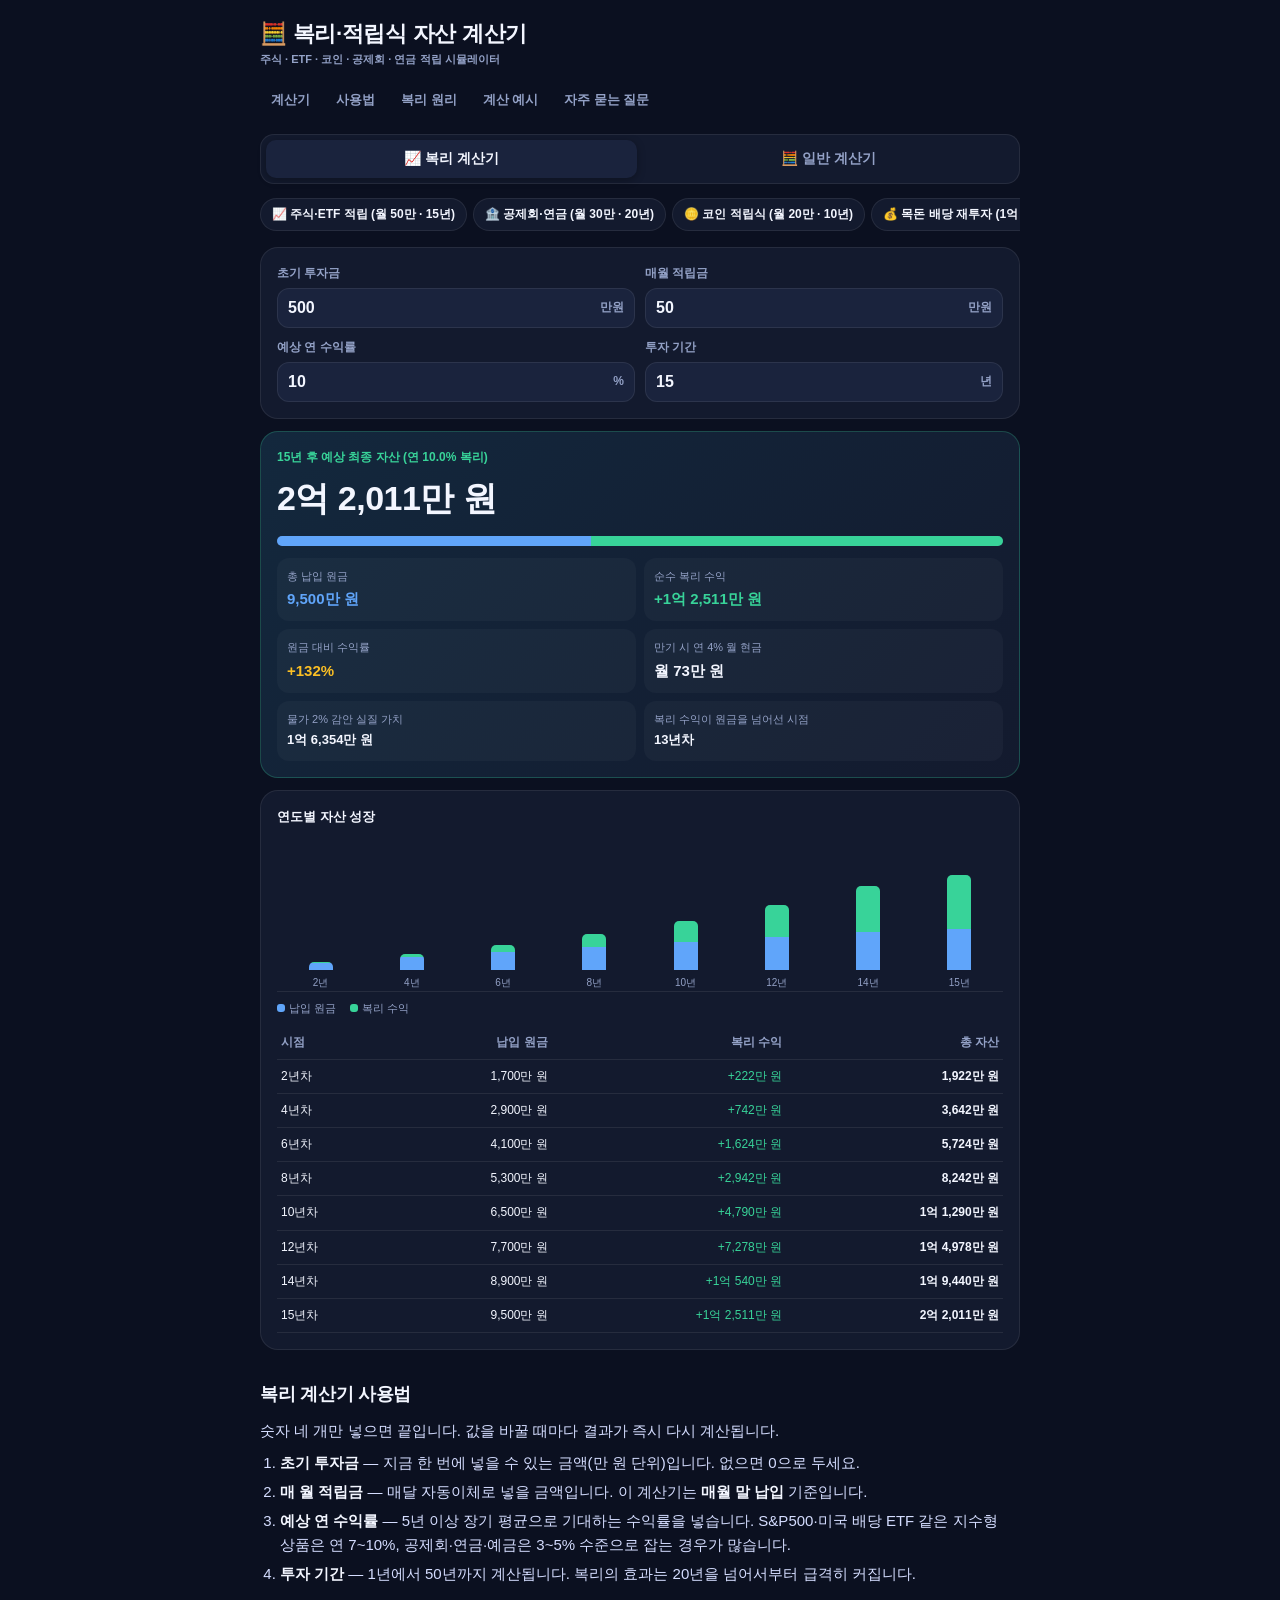
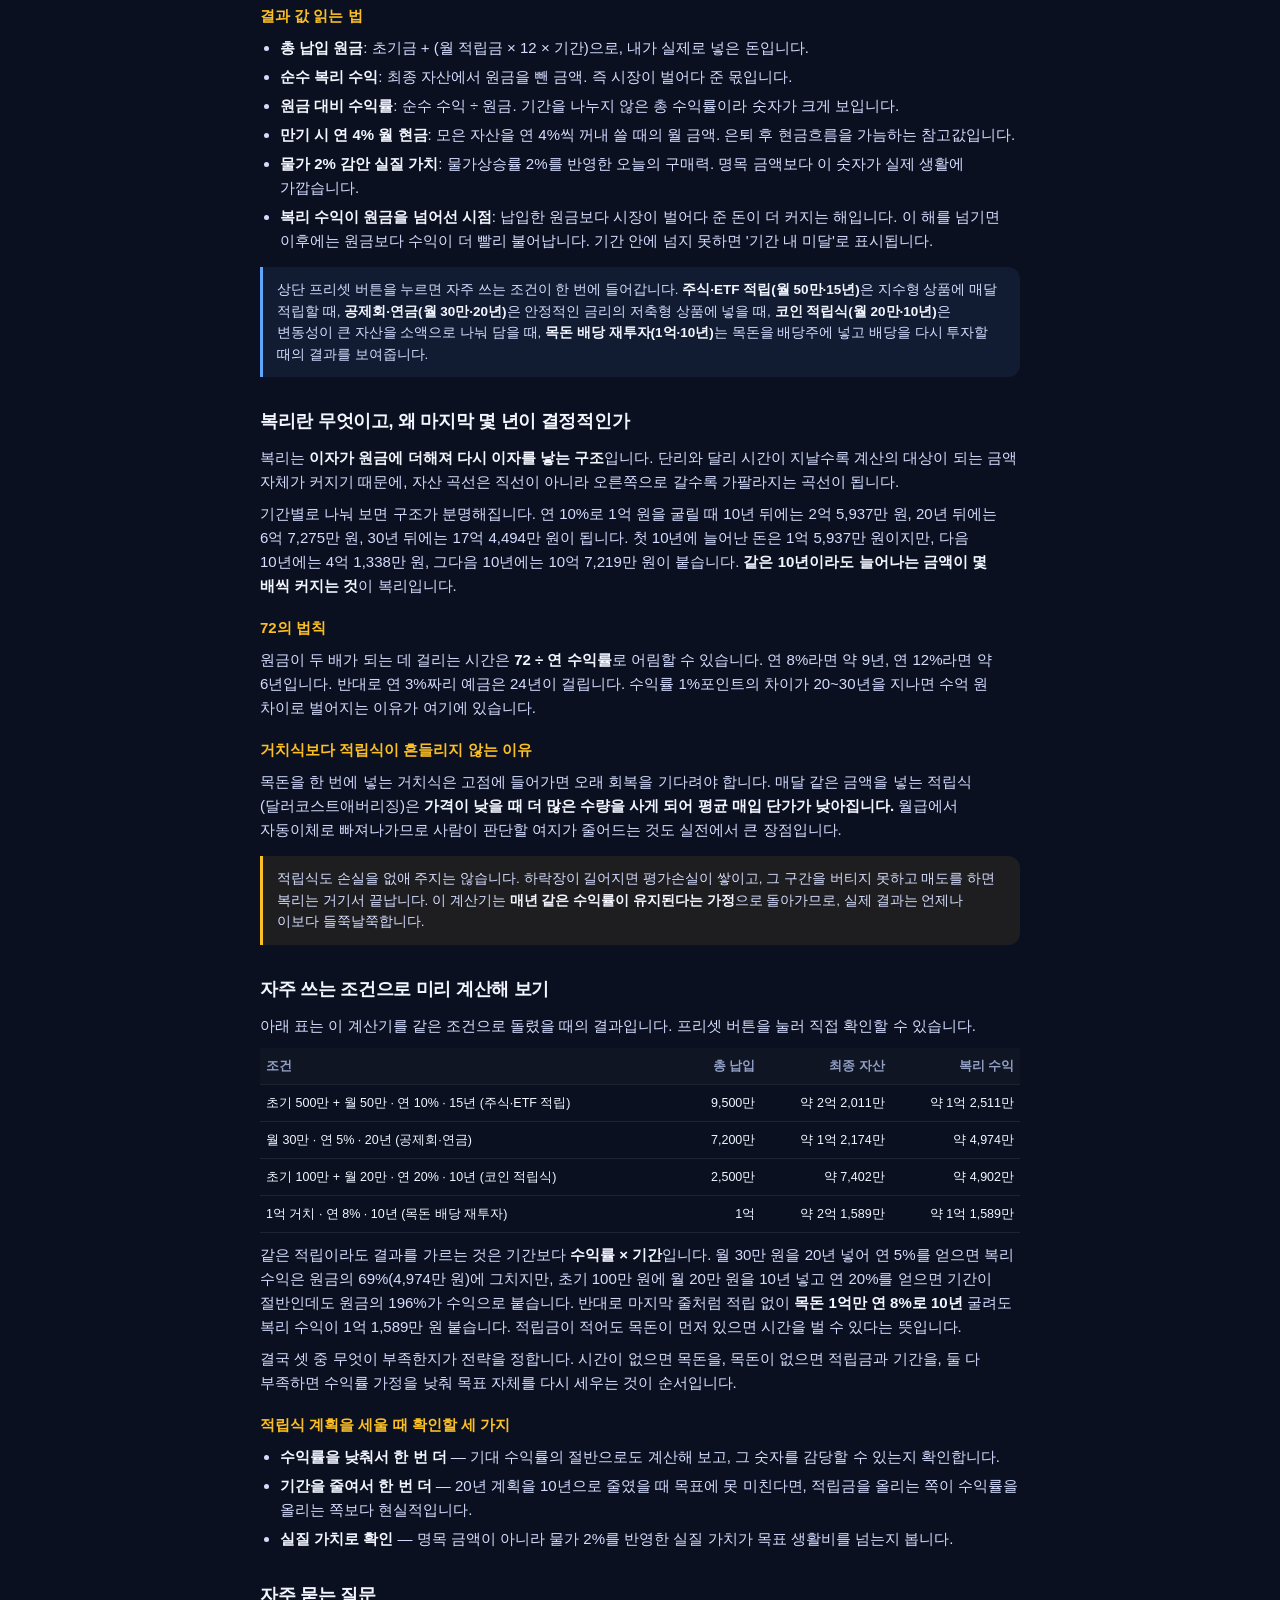
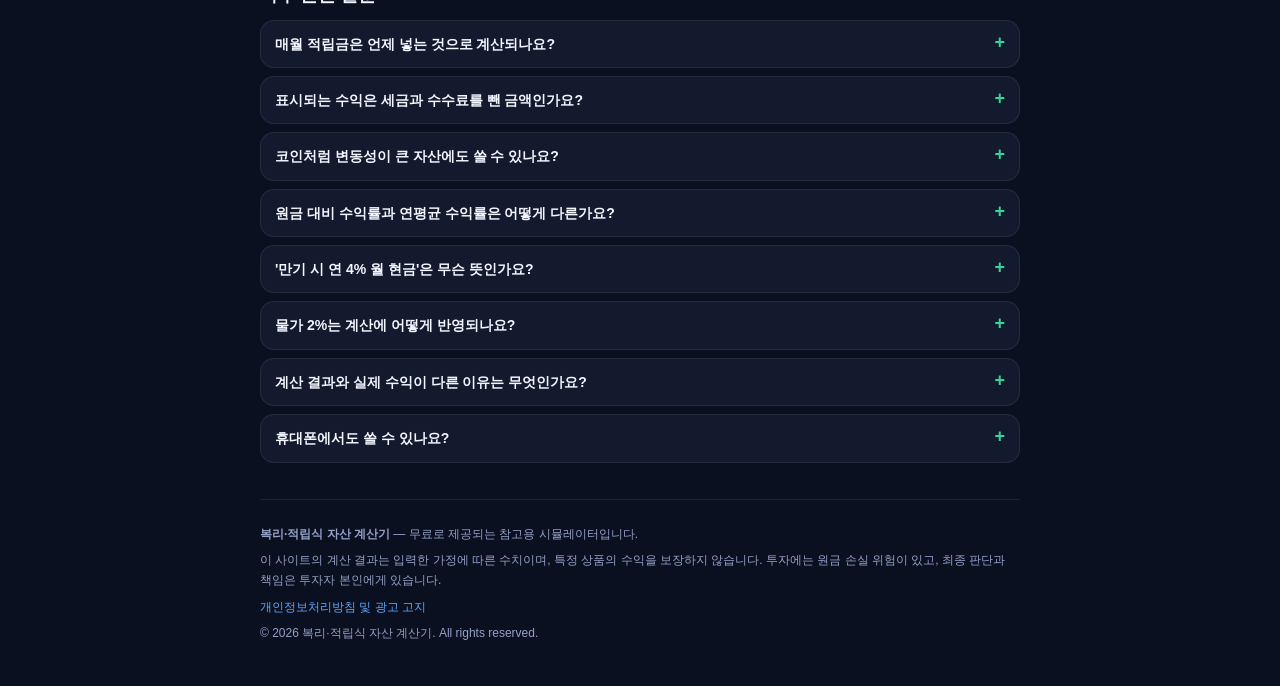
==== commit 0677d8a7: "대중화 업데이트: 개인 종목 프리셋을 주식·ETF·공제회·연금·코인·목돈 배당 프리셋으로 교체, 메타·OG 문구 및 og 이미지 갱신" ====
--- a/index.html
+++ b/index.html
@@ -3,9 +3,9 @@
 <head>
   <meta charset="UTF-8" />
   <meta name="viewport" content="width=device-width, initial-scale=1.0" />
-  <title>복리·적립식 자산 계산기 | 비텐서·SCHD·퇴직금 시뮬레이터</title>
-  <meta name="description" content="초기 투자금과 매월 적립금, 연 수익률, 기간을 입력하면 복리로 불어난 최종 자산과 순수 복리 수익, 원금 대비 수익률, 연도별 성장을 바로 계산합니다. 비텐서·SCHD·퇴직금·SEMA 적립식 프리셋과 일반 계산기까지 무료로 제공." />
-  <meta name="keywords" content="복리 계산기, 적립식 계산기, 복리 이자 계산, 비텐서 적립, SCHD 배당 재투자, 퇴직금 계산, SEMA 공제회, 은퇴 자산 시뮬레이터" />
+  <title>복리·적립식 자산 계산기 | 주식·ETF·코인·공제회·연금 시뮬레이터</title>
+  <meta name="description" content="초기 투자금과 매월 적립금, 연 수익률, 기간을 입력하면 복리로 불어난 최종 자산과 순수 복리 수익, 원금 대비 수익률, 연도별 성장을 바로 계산합니다. 주식·ETF 적립, 공제회·연금, 코인 적립식, 목돈 배당 재투자 프리셋과 일반 계산기까지 무료로 제공." />
+  <meta name="keywords" content="복리 계산기, 적립식 계산기, 복리 이자 계산, 주식 적립식 계산기, ETF 적립 계산기, 코인 적립식, 공제회 적립, 연금 계산기, 배당 재투자 계산기, 은퇴 자산 시뮬레이터" />
   <meta name="author" content="복리·적립식 자산 계산기" />
   <meta name="robots" content="index, follow" />
   <meta name="theme-color" content="#0b1020" />
@@ -16,18 +16,19 @@
   <meta property="og:type" content="website" />
   <meta property="og:site_name" content="복리·적립식 자산 계산기" />
   <meta property="og:locale" content="ko_KR" />
-  <meta property="og:title" content="복리·적립식 자산 계산기 | 비텐서·SCHD·퇴직금 시뮬레이터" />
-  <meta property="og:description" content="월 15만 원씩 25년이면 얼마가 될까? 초기금·월 적립금·연 수익률·기간만 넣으면 최종 자산과 연도별 성장 그래프가 바로 나옵니다." />
+  <meta property="og:title" content="복리·적립식 자산 계산기 | 주식·ETF·코인·공제회·연금 시뮬레이터" />
+  <meta property="og:description" content="월 50만 원씩 15년이면 얼마가 될까? 초기금·월 적립금·연 수익률·기간만 넣으면 최종 자산과 연도별 성장 그래프가 바로 나옵니다." />
   <meta property="og:url" content="https://handobin9782-lang.github.io/smart-calc/" />
   <meta property="og:image" content="https://handobin9782-lang.github.io/smart-calc/og.png" />
   <meta property="og:image:width" content="1200" />
   <meta property="og:image:height" content="630" />
-  <meta property="og:image:alt" content="복리·적립식 자산 계산기 - 비텐서·SCHD·퇴직금·SEMA 적립 시뮬레이터" />
+  <meta property="og:image:alt" content="복리·적립식 자산 계산기 - 주식·ETF·코인·공제회·연금 적립 시뮬레이터" />
 
   <!-- Twitter -->
   <meta name="twitter:card" content="summary_large_image" />
   <meta name="twitter:title" content="복리·적립식 자산 계산기" />
   <meta name="twitter:description" content="적립식 복리 시뮬레이터 · 일반 계산기 · 연도별 성장 그래프" />
+  <meta name="twitter:image:alt" content="복리·적립식 자산 계산기 - 주식·ETF·코인·공제회·연금 적립 시뮬레이터" />
   <meta name="twitter:image" content="https://handobin9782-lang.github.io/smart-calc/og.png" />
 
   <link rel="icon" href="data:image/svg+xml,%3Csvg xmlns='http://www.w3.org/2000/svg' viewBox='0 0 100 100'%3E%3Crect width='100' height='100' rx='22' fill='%230b1020'/%3E%3Ctext x='50' y='70' font-size='58' text-anchor='middle' fill='%2338d399'%3E%F0%9F%A7%AE%3C/text%3E%3C/svg%3E" />
@@ -260,7 +261,7 @@
     "applicationCategory": "FinanceApplication",
     "operatingSystem": "All",
     "inLanguage": "ko",
-    "description": "초기 투자금, 매월 적립금, 연 수익률, 투자 기간을 입력하면 복리로 불어난 최종 자산과 연도별 성장을 계산하는 무료 적립식 복리 계산기입니다.",
+    "description": "초기 투자금, 매월 적립금, 연 수익률, 투자 기간을 입력하면 복리로 불어난 최종 자산과 연도별 성장을 계산하는 무료 적립식 복리 계산기입니다. 주식·ETF 적립, 공제회·연금, 코인 적립식, 목돈 배당 재투자 프리셋을 제공하며 일반 계산기로도 쓸 수 있습니다.",
     "offers": { "@type": "Offer", "price": "0", "priceCurrency": "KRW" }
   }
   </script>
@@ -341,7 +342,7 @@
 <div class="wrap">
   <div class="header">
     <h1 class="title">🧮 복리·적립식 자산 계산기
-      <small>비텐서 · SCHD · 퇴직금 · SEMA 적립 시뮬레이터</small>
+      <small>주식 · ETF · 코인 · 공제회 · 연금 적립 시뮬레이터</small>
     </h1>
   </div>
 
@@ -362,10 +363,10 @@
     <!-- Compound Panel -->
     <div id="panel-compound" class="panel active">
       <div class="presets">
-        <button class="preset-btn" onclick="applyPreset(31, 15, 20, 25)">🪙 비텐서 월 15만 (25년)</button>
-        <button class="preset-btn" onclick="applyPreset(31000, 0, 10, 10)">🇺🇸 퇴직금 3.1억 SCHD</button>
-        <button class="preset-btn" onclick="applyPreset(0, 30, 5.1, 22)">🏦 SEMA 월 30만 (5.1%)</button>
-        <button class="preset-btn" onclick="applyPreset(1000, 50, 12, 10)">📊 기본 적립 (연 12%)</button>
+        <button class="preset-btn" onclick="applyPreset(500, 50, 10, 15)">📈 주식·ETF 적립 (월 50만 · 15년)</button>
+        <button class="preset-btn" onclick="applyPreset(0, 30, 5, 20)">🏦 공제회·연금 (월 30만 · 20년)</button>
+        <button class="preset-btn" onclick="applyPreset(100, 20, 20, 10)">🪙 코인 적립식 (월 20만 · 10년)</button>
+        <button class="preset-btn" onclick="applyPreset(10000, 0, 8, 10)">💰 목돈 배당 재투자 (1억 · 10년)</button>
       </div>
 
       <div class="card">
@@ -373,28 +374,28 @@
           <div class="field">
             <label for="init">초기 투자금</label>
             <div class="input-box">
-              <input id="init" type="number" value="1000" min="0" step="10" inputmode="decimal" oninput="calcCompound()" />
+              <input id="init" type="number" value="500" min="0" step="10" inputmode="decimal" oninput="calcCompound()" />
               <span class="unit">만원</span>
             </div>
           </div>
           <div class="field">
             <label for="monthly">매월 적립금</label>
             <div class="input-box">
-              <input id="monthly" type="number" value="15" min="0" step="5" inputmode="decimal" oninput="calcCompound()" />
+              <input id="monthly" type="number" value="50" min="0" step="5" inputmode="decimal" oninput="calcCompound()" />
               <span class="unit">만원</span>
             </div>
           </div>
           <div class="field">
             <label for="rate">예상 연 수익률</label>
             <div class="input-box">
-              <input id="rate" type="number" value="12" min="0" max="200" step="0.5" inputmode="decimal" oninput="calcCompound()" />
+              <input id="rate" type="number" value="10" min="0" max="200" step="0.5" inputmode="decimal" oninput="calcCompound()" />
               <span class="unit">%</span>
             </div>
           </div>
           <div class="field">
             <label for="years">투자 기간</label>
             <div class="input-box">
-              <input id="years" type="number" value="10" min="1" max="50" step="1" inputmode="numeric" oninput="calcCompound()" />
+              <input id="years" type="number" value="15" min="1" max="50" step="1" inputmode="numeric" oninput="calcCompound()" />
               <span class="unit">년</span>
             </div>
           </div>
@@ -402,7 +403,7 @@
       </div>
 
       <div class="card result-hero">
-        <div class="hero-label" id="hero-sub">10년 후 예상 최종 자산</div>
+        <div class="hero-label" id="hero-sub">15년 후 예상 최종 자산</div>
         <div class="hero-val" id="hero-total">-</div>
         <div class="bar-wrap">
           <div class="bar-principal" id="bar-p" style="width:50%"></div>
@@ -498,7 +499,7 @@
     <ol>
       <li><strong>초기 투자금</strong> — 지금 한 번에 넣을 수 있는 금액(만 원 단위)입니다. 없으면 0으로 두세요.</li>
       <li><strong>매 월 적립금</strong> — 매달 자동이체로 넣을 금액입니다. 이 계산기는 <strong>매월 말 납입</strong> 기준입니다.</li>
-      <li><strong>예상 연 수익률</strong> — 5년 이상 장기 평균으로 기대하는 수익률을 넣습니다. S&amp;P500·SCHD 같은 지수는 연 7~10%, 공제회·예금은 3~5% 수준으로 잡는 경우가 많습니다.</li>
+      <li><strong>예상 연 수익률</strong> — 5년 이상 장기 평균으로 기대하는 수익률을 넣습니다. S&amp;P500·미국 배당 ETF 같은 지수형 상품은 연 7~10%, 공제회·연금·예금은 3~5% 수준으로 잡는 경우가 많습니다.</li>
       <li><strong>투자 기간</strong> — 1년에서 50년까지 계산됩니다. 복리의 효과는 20년을 넘어서부터 급격히 커집니다.</li>
     </ol>
     <h3>결과 값 읽는 법</h3>
@@ -511,7 +512,7 @@
       <li><strong>복리 수익이 원금을 넘어선 시점</strong>: 납입한 원금보다 시장이 벌어다 준 돈이 더 커지는 해입니다. 이 해를 넘기면 이후에는 원금보다 수익이 더 빨리 불어납니다. 기간 안에 넘지 못하면 '기간 내 미달'로 표시됩니다.</li>
     </ul>
     <div class="callout">
-      상단 프리셋 버튼을 누르면 실제 계획에 가까운 조건이 한 번에 들어갑니다. 예를 들어 <strong>비텐서 월 15만(25년)</strong>은 소액 적립을 오래 끌고 갈 때의 결과를, <strong>퇴직금 3.1억 SCHD</strong>는 목돈을 배당주에 넣고 재투자할 때의 결과를 보여줍니다.
+      상단 프리셋 버튼을 누르면 자주 쓰는 조건이 한 번에 들어갑니다. <strong>주식·ETF 적립(월 50만·15년)</strong>은 지수형 상품에 매달 적립할 때, <strong>공제회·연금(월 30만·20년)</strong>은 안정적인 금리의 저축형 상품에 넣을 때, <strong>코인 적립식(월 20만·10년)</strong>은 변동성이 큰 자산을 소액으로 나눠 담을 때, <strong>목돈 배당 재투자(1억·10년)</strong>는 목돈을 배당주에 넣고 배당을 다시 투자할 때의 결과를 보여줍니다.
     </div>
   </section>
 
@@ -538,13 +539,13 @@
         <tr><th>조건</th><th>총 납입</th><th>최종 자산</th><th>복리 수익</th></tr>
       </thead>
       <tbody>
-        <tr><td>초기 31만 + 월 15만 · 연 20% · 25년</td><td>4,531만</td><td>약 9억 5,445만</td><td>약 9억 914만</td></tr>
-        <tr><td>월 30만 · 연 5.1% · 22년</td><td>7,920만</td><td>약 1억 4,352만</td><td>약 6,432만</td></tr>
-        <tr><td>1,000만 + 월 50만 · 연 12% · 10년</td><td>7,000만</td><td>약 1억 4,202만</td><td>약 7,202만</td></tr>
-        <tr><td>3.1억 거치 · 연 10% · 10년(배당 재투자)</td><td>3억 1,000만</td><td>약 8억 406만</td><td>약 4억 9,406만</td></tr>
+        <tr><td>초기 500만 + 월 50만 · 연 10% · 15년 (주식·ETF 적립)</td><td>9,500만</td><td>약 2억 2,011만</td><td>약 1억 2,511만</td></tr>
+        <tr><td>월 30만 · 연 5% · 20년 (공제회·연금)</td><td>7,200만</td><td>약 1억 2,174만</td><td>약 4,974만</td></tr>
+        <tr><td>초기 100만 + 월 20만 · 연 20% · 10년 (코인 적립식)</td><td>2,500만</td><td>약 7,402만</td><td>약 4,902만</td></tr>
+        <tr><td>1억 거치 · 연 8% · 10년 (목돈 배당 재투자)</td><td>1억</td><td>약 2억 1,589만</td><td>약 1억 1,589만</td></tr>
       </tbody>
     </table>
-    <p>같은 적립이라도 결과를 가르는 것은 기간보다 <strong>수익률 × 기간</strong>입니다. 월 30만 원을 22년 넣어도 연 5.1%라면 복리 수익은 원금의 81% 수준(6,432만 원)에 그치지만, 1,000만 원에 월 50만 원을 10년 넣고 연 12%를 얻으면 원금의 103%가 수익으로 붙습니다. 반대로 마지막 줄처럼 <strong>목돈 3.1억을 10%로 10년</strong> 굴리면 납입 총액이 가장 적은데도 복리 수익(4억 9,406만 원)이 가장 큽니다.</p>
+    <p>같은 적립이라도 결과를 가르는 것은 기간보다 <strong>수익률 × 기간</strong>입니다. 월 30만 원을 20년 넣어 연 5%를 얻으면 복리 수익은 원금의 69%(4,974만 원)에 그치지만, 초기 100만 원에 월 20만 원을 10년 넣고 연 20%를 얻으면 기간이 절반인데도 원금의 196%가 수익으로 붙습니다. 반대로 마지막 줄처럼 적립 없이 <strong>목돈 1억만 연 8%로 10년</strong> 굴려도 복리 수익이 1억 1,589만 원 붙습니다. 적립금이 적어도 목돈이 먼저 있으면 시간을 벌 수 있다는 뜻입니다.</p>
     <p>결국 셋 중 무엇이 부족한지가 전략을 정합니다. 시간이 없으면 목돈을, 목돈이 없으면 적립금과 기간을, 둘 다 부족하면 수익률 가정을 낮춰 목표 자체를 다시 세우는 것이 순서입니다.</p>
 
     <h3>적립식 계획을 세울 때 확인할 세 가지</h3>
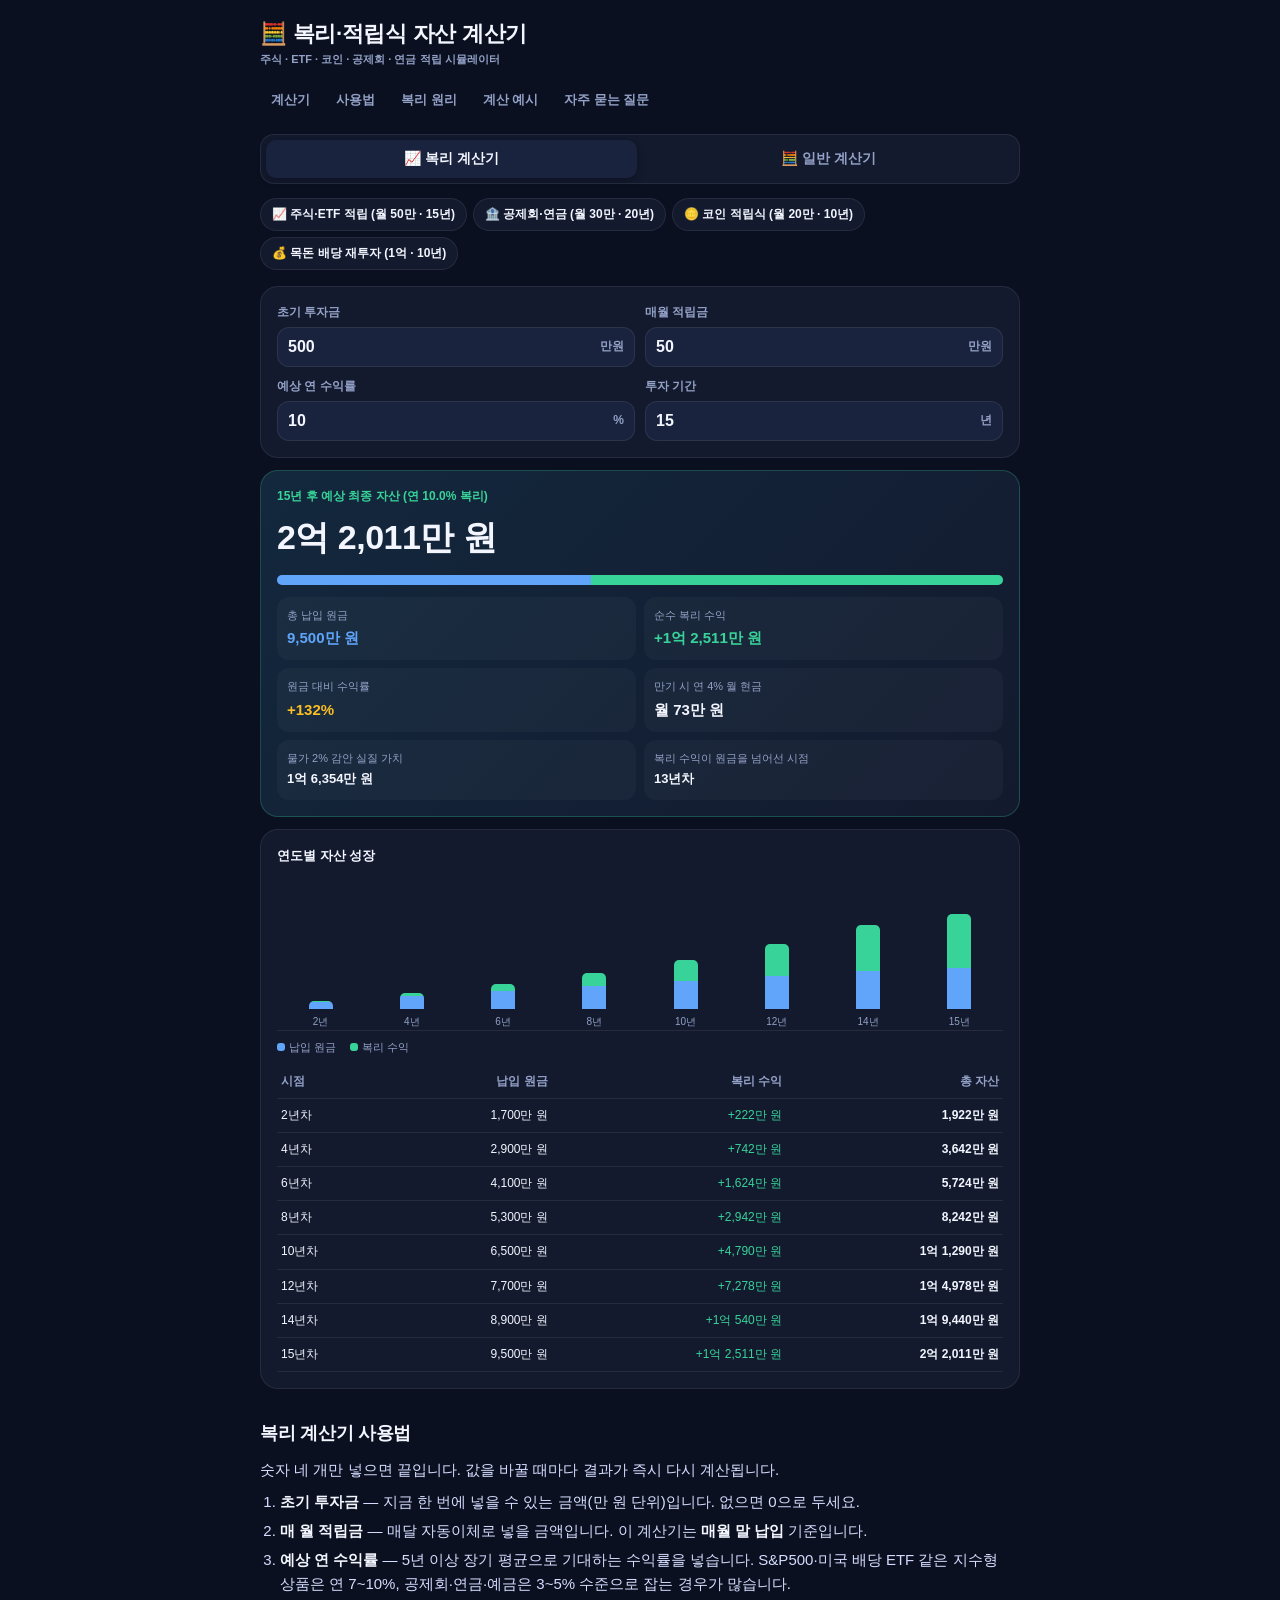
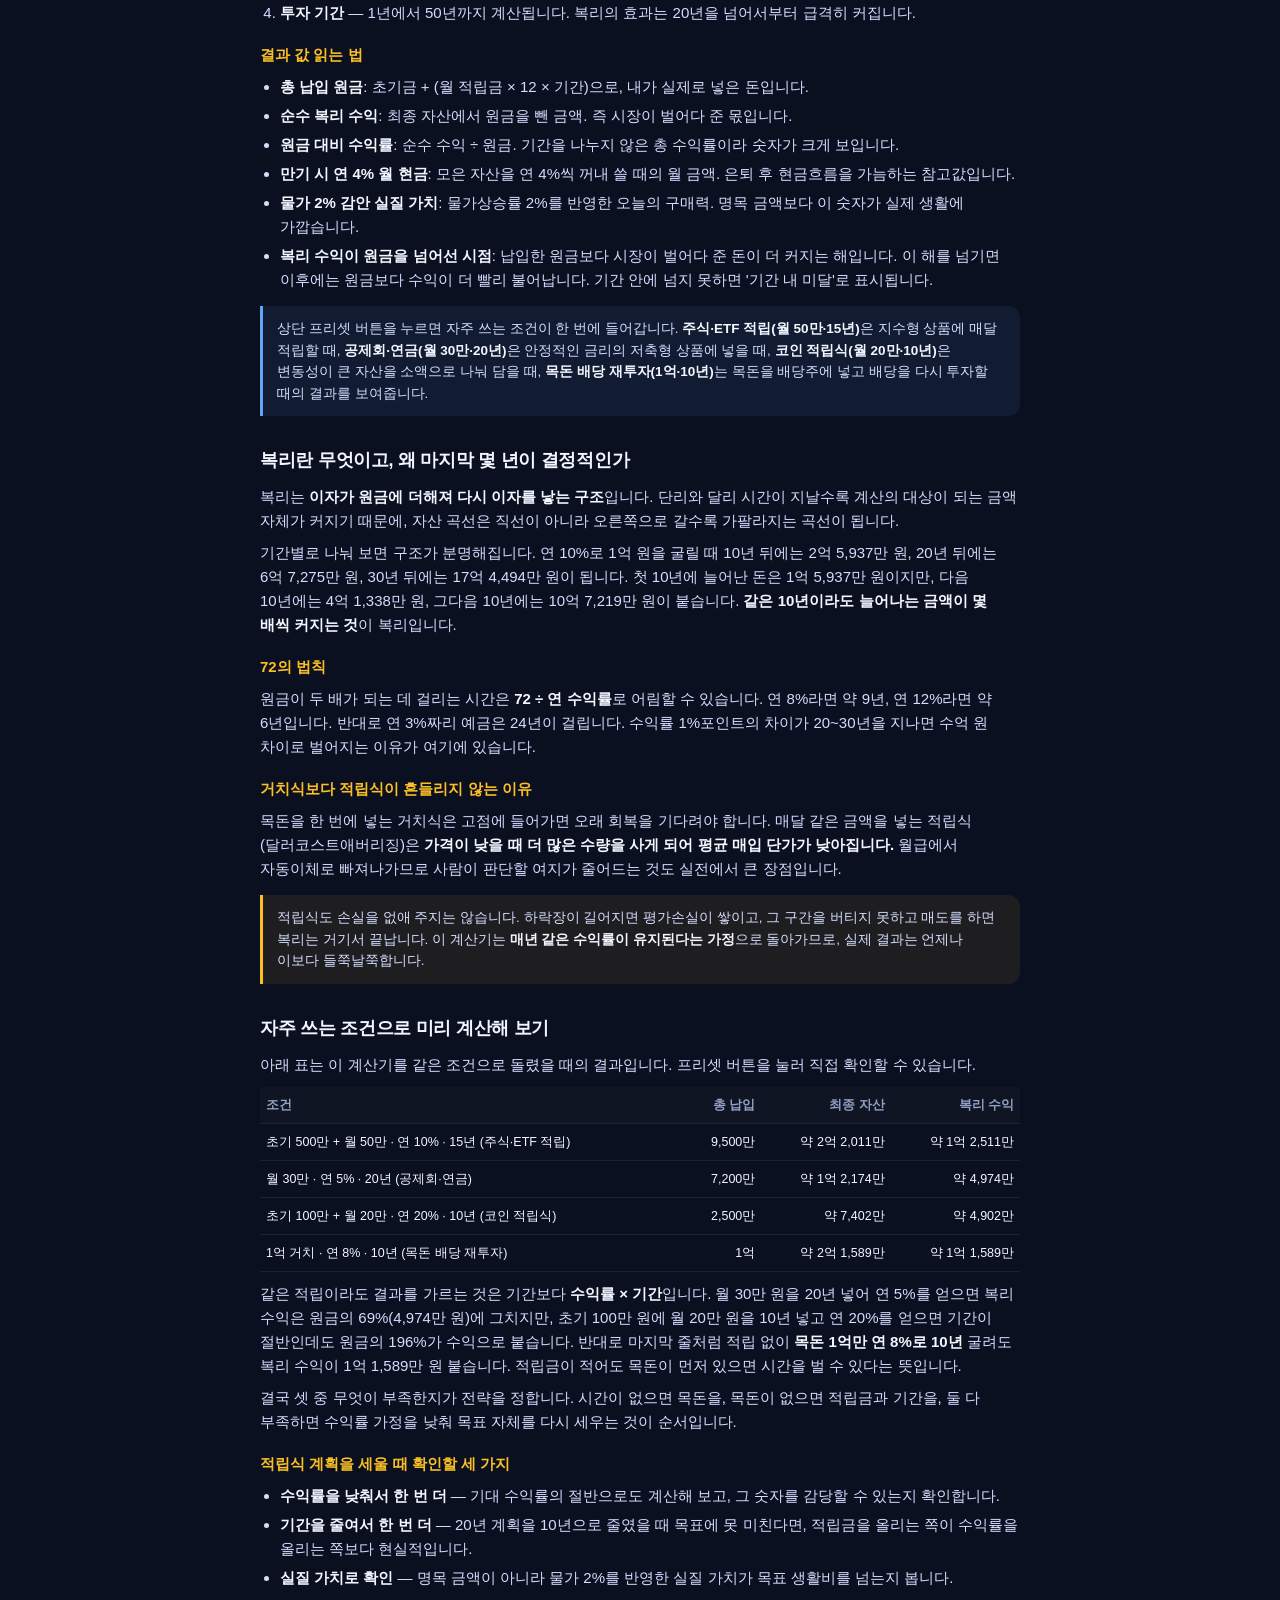
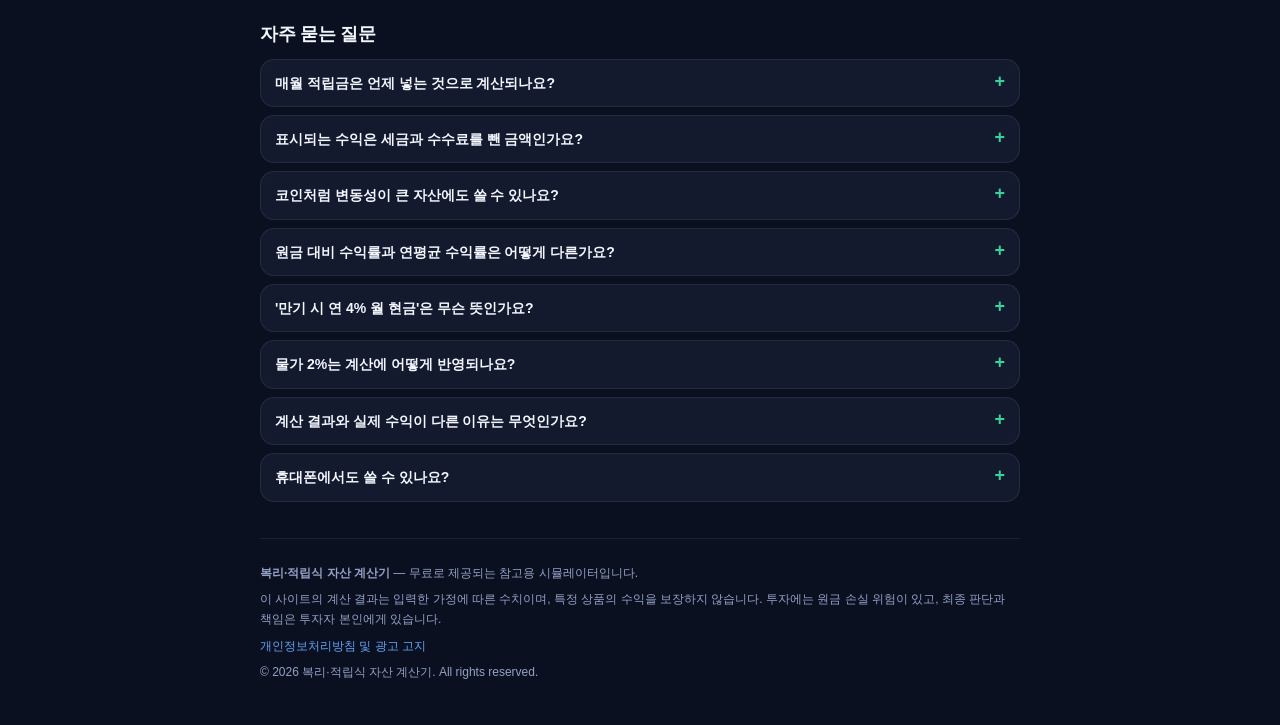
==== commit b6ff1807: "데스크톱에서 프리셋 4개가 잘리지 않도록 줄바꿈 허용" ====
--- a/index.html
+++ b/index.html
@@ -249,6 +249,7 @@
       .hero-val { font-size: 34px; }
       section.doc p, section.doc ul, section.doc ol { font-size: 15px; }
       .chart { height: 160px; }
+      .presets { flex-wrap: wrap; overflow-x: visible; }
     }
   </style>
 
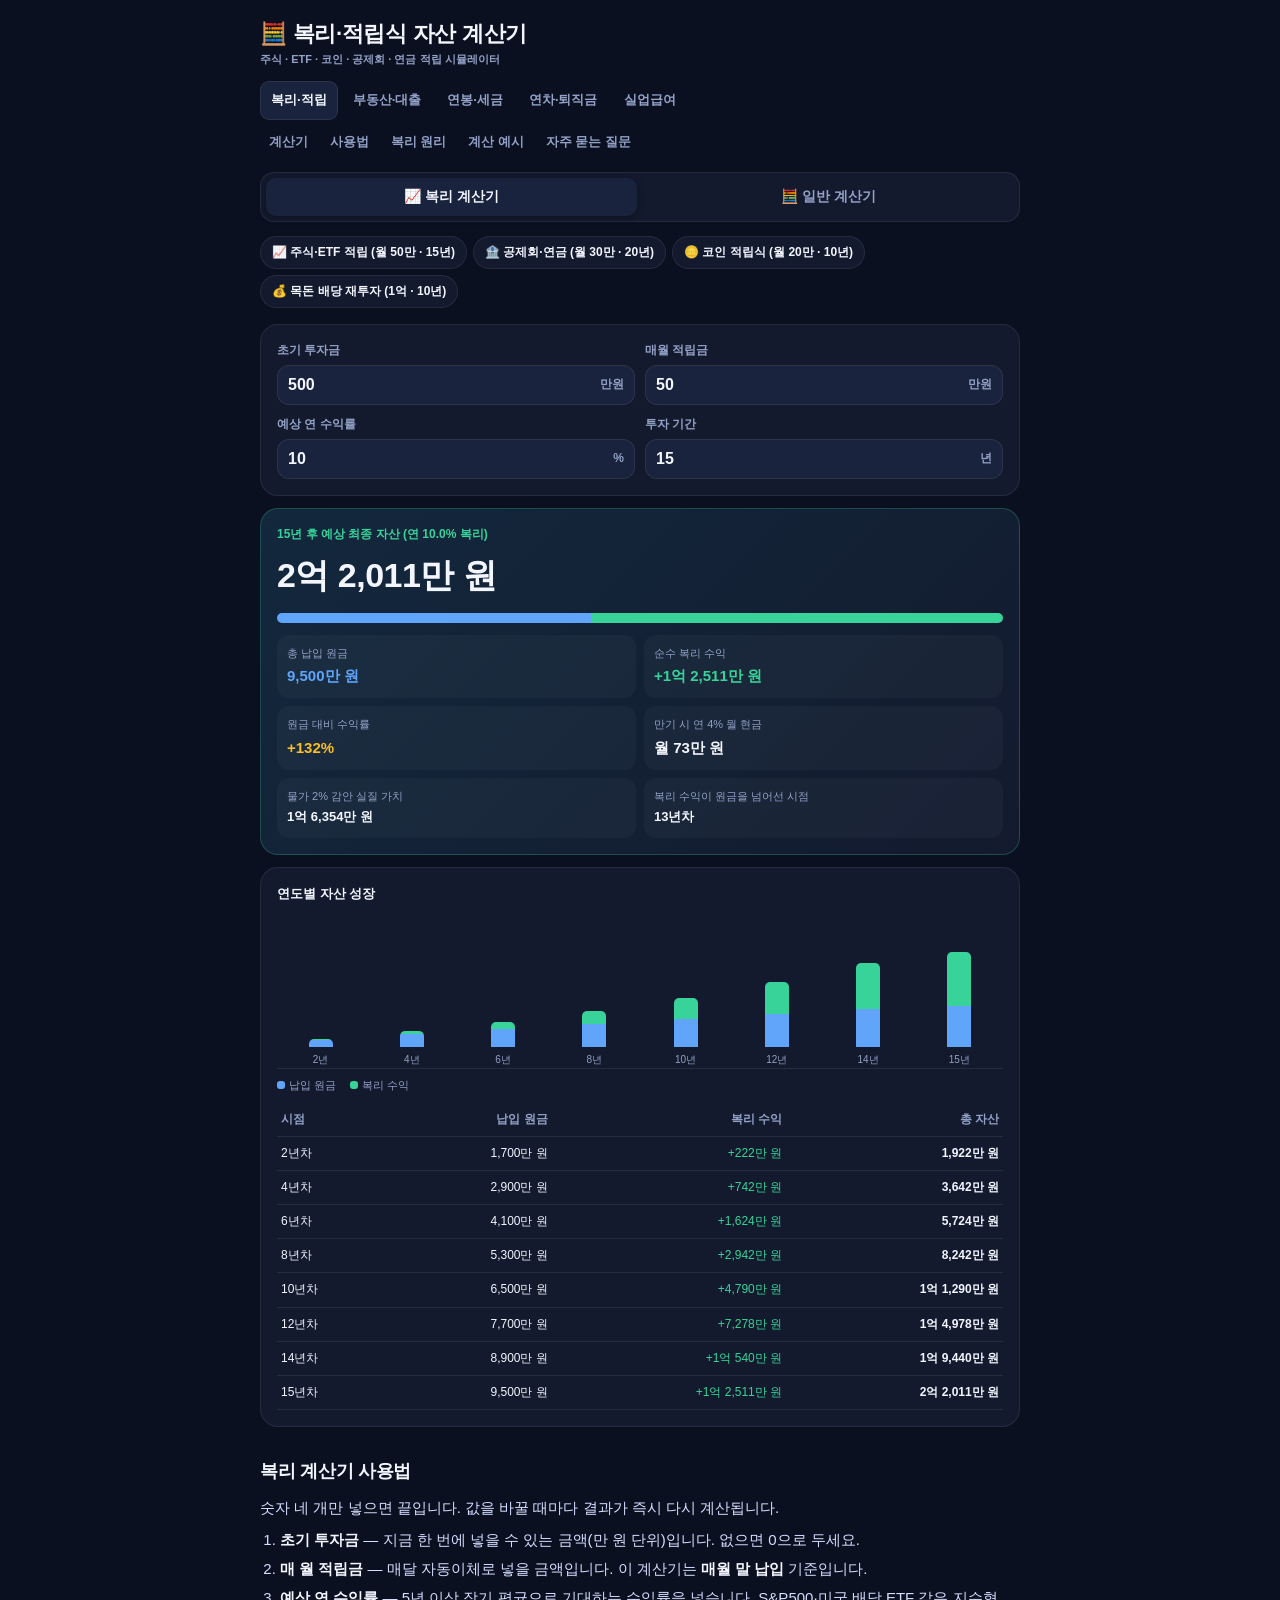
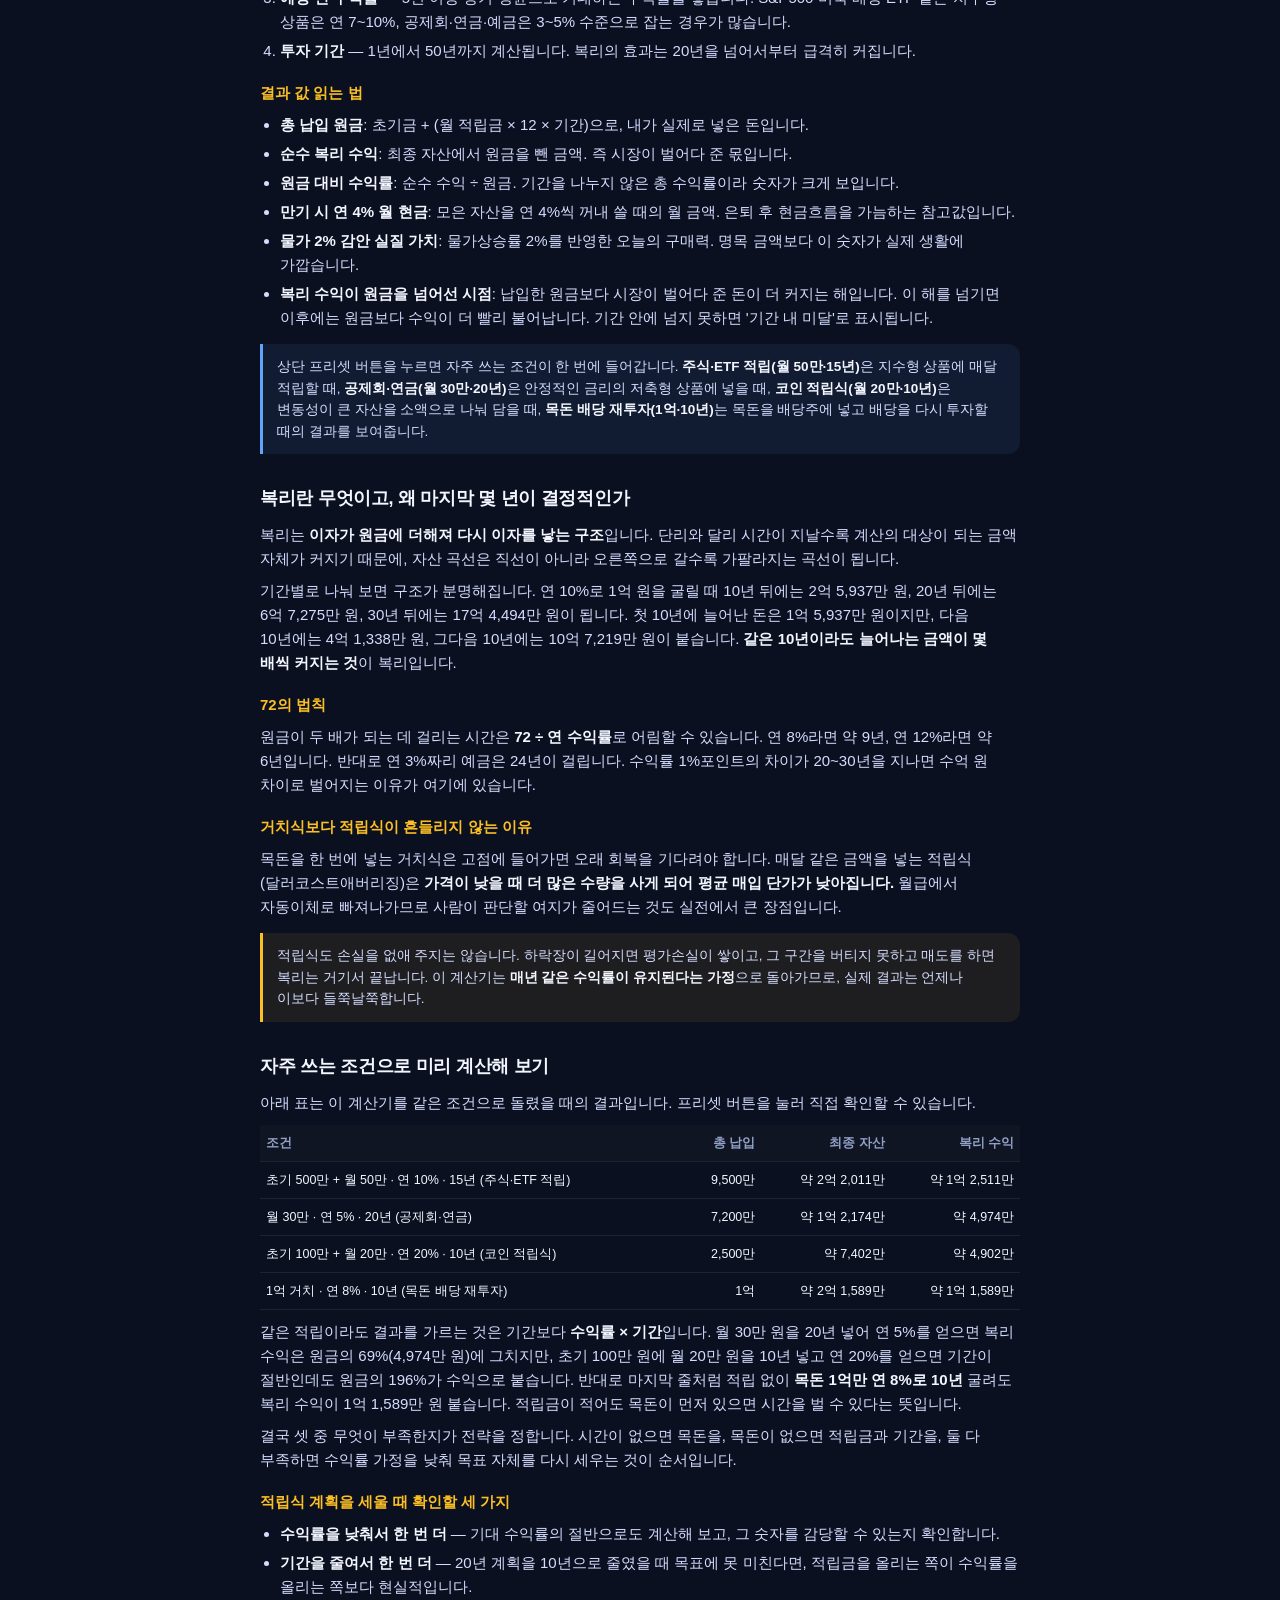
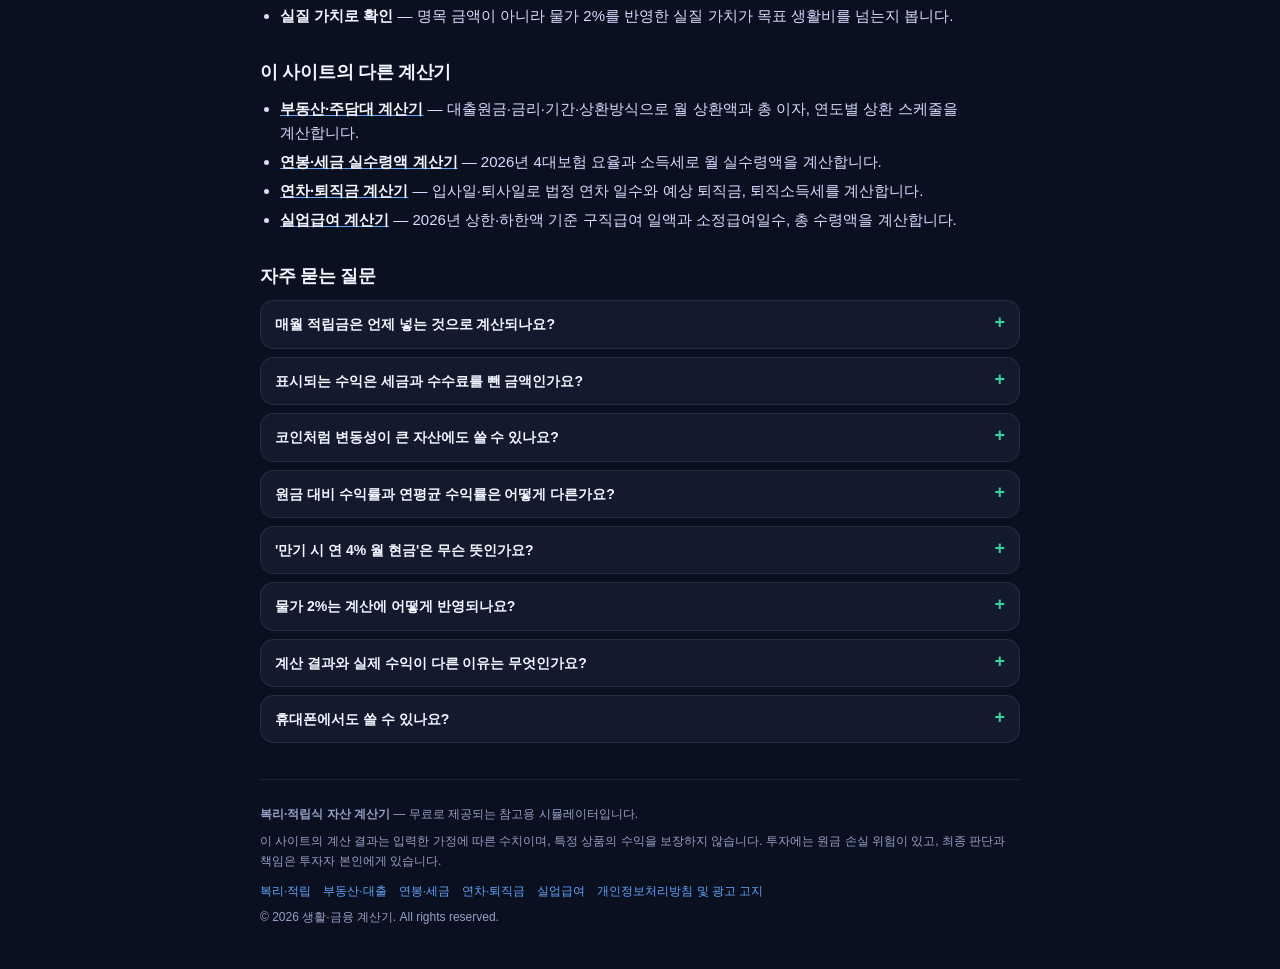
==== commit 911d2c57: "올인원 확장: 부동산·대출, 연봉·세금, 연차·퇴직금, 실업급여 계산기 추가 (2026년 요율 기준), 공통 스타일·사이트맵·OG 갱신" ====
--- a/index.html
+++ b/index.html
@@ -6,11 +6,12 @@
   <title>복리·적립식 자산 계산기 | 주식·ETF·코인·공제회·연금 시뮬레이터</title>
   <meta name="description" content="초기 투자금과 매월 적립금, 연 수익률, 기간을 입력하면 복리로 불어난 최종 자산과 순수 복리 수익, 원금 대비 수익률, 연도별 성장을 바로 계산합니다. 주식·ETF 적립, 공제회·연금, 코인 적립식, 목돈 배당 재투자 프리셋과 일반 계산기까지 무료로 제공." />
   <meta name="keywords" content="복리 계산기, 적립식 계산기, 복리 이자 계산, 주식 적립식 계산기, ETF 적립 계산기, 코인 적립식, 공제회 적립, 연금 계산기, 배당 재투자 계산기, 은퇴 자산 시뮬레이터" />
-  <meta name="author" content="복리·적립식 자산 계산기" />
+  <meta name="author" content="생활·금융 계산기" />
   <meta name="robots" content="index, follow" />
   <meta name="theme-color" content="#0b1020" />
 
   <link rel="canonical" href="https://handobin9782-lang.github.io/smart-calc/" />
+  <link rel="stylesheet" href="style.css" />
 
   <!-- Open Graph -->
   <meta property="og:type" content="website" />
@@ -22,236 +23,16 @@
   <meta property="og:image" content="https://handobin9782-lang.github.io/smart-calc/og.png" />
   <meta property="og:image:width" content="1200" />
   <meta property="og:image:height" content="630" />
-  <meta property="og:image:alt" content="복리·적립식 자산 계산기 - 주식·ETF·코인·공제회·연금 적립 시뮬레이터" />
+  <meta property="og:image:alt" content="생활·금융 계산기 - 복리·대출·연봉·연차·실업급여 무료 계산기" />
 
   <!-- Twitter -->
   <meta name="twitter:card" content="summary_large_image" />
   <meta name="twitter:title" content="복리·적립식 자산 계산기" />
   <meta name="twitter:description" content="적립식 복리 시뮬레이터 · 일반 계산기 · 연도별 성장 그래프" />
-  <meta name="twitter:image:alt" content="복리·적립식 자산 계산기 - 주식·ETF·코인·공제회·연금 적립 시뮬레이터" />
   <meta name="twitter:image" content="https://handobin9782-lang.github.io/smart-calc/og.png" />
+  <meta name="twitter:image:alt" content="생활·금융 계산기 - 복리·대출·연봉·연차·실업급여 무료 계산기" />
 
   <link rel="icon" href="data:image/svg+xml,%3Csvg xmlns='http://www.w3.org/2000/svg' viewBox='0 0 100 100'%3E%3Crect width='100' height='100' rx='22' fill='%230b1020'/%3E%3Ctext x='50' y='70' font-size='58' text-anchor='middle' fill='%2338d399'%3E%F0%9F%A7%AE%3C/text%3E%3C/svg%3E" />
-
-  <style>
-    :root {
-      --bg: #0b1020;
-      --card: #131a2e;
-      --card2: #1a233d;
-      --border: rgba(255, 255, 255, 0.08);
-      --text: #f3f6ff;
-      --muted: #93a1c6;
-      --accent: #38d399;
-      --accent2: #60a5fa;
-      --gold: #fbbf24;
-      --danger: #f87171;
-    }
-    * { box-sizing: border-box; -webkit-tap-highlight-color: transparent; }
-    html { scroll-behavior: smooth; }
-    body {
-      margin: 0;
-      font-family: -apple-system, BlinkMacSystemFont, "Apple SD Gothic Neo", "Noto Sans KR", sans-serif;
-      background: var(--bg);
-      color: var(--text);
-      padding: 16px 14px 36px;
-      line-height: 1.6;
-      word-break: keep-all;
-      overflow-wrap: break-word;
-    }
-    .wrap { max-width: 760px; margin: 0 auto; }
-    .header {
-      display: flex; align-items: center; justify-content: space-between;
-      margin-bottom: 12px; flex-wrap: wrap; gap: 8px;
-    }
-    .title { font-size: 19px; font-weight: 800; letter-spacing: -0.3px; margin: 0; }
-    .title small { display: block; font-size: 11px; font-weight: 600; color: var(--muted); letter-spacing: 0; }
-
-    .site-nav {
-      display: flex; gap: 4px; overflow-x: auto; margin-bottom: 14px;
-      scrollbar-width: none;
-    }
-    .site-nav::-webkit-scrollbar { display: none; }
-    .site-nav a {
-      flex: 0 0 auto; color: var(--muted); text-decoration: none; font-size: 13px;
-      font-weight: 600; padding: 8px 10px; border-radius: 9px; border: 1px solid transparent;
-    }
-    .site-nav a:hover { color: var(--text); border-color: var(--border); }
-
-    .tabs {
-      display: grid; grid-template-columns: 1fr 1fr; gap: 6px;
-      background: var(--card); padding: 5px; border-radius: 14px;
-      border: 1px solid var(--border); margin-bottom: 14px;
-    }
-    .tab-btn {
-      border: 0; background: transparent; color: var(--muted);
-      font-size: 14px; font-weight: 700; padding: 10px 8px; border-radius: 10px;
-      cursor: pointer; transition: 0.15s;
-    }
-    .tab-btn.active {
-      background: var(--card2); color: var(--text);
-      box-shadow: 0 2px 8px rgba(0,0,0,0.3);
-    }
-    .panel { display: none; }
-    .panel.active { display: block; }
-
-    .presets {
-      display: flex; gap: 6px; overflow-x: auto; padding-bottom: 6px; margin-bottom: 10px;
-      scrollbar-width: none;
-    }
-    .presets::-webkit-scrollbar { display: none; }
-    .preset-btn {
-      flex: 0 0 auto; border: 1px solid var(--border);
-      background: var(--card); color: var(--text);
-      padding: 7px 11px; border-radius: 999px; font-size: 12px; font-weight: 600;
-      cursor: pointer;
-    }
-    .preset-btn:active { transform: scale(0.97); }
-
-    .card {
-      background: var(--card); border: 1px solid var(--border);
-      border-radius: 18px; padding: 16px; margin-bottom: 12px;
-    }
-    .input-grid {
-      display: grid; grid-template-columns: 1fr 1fr; gap: 10px;
-    }
-    .field label {
-      display: block; font-size: 12px; color: var(--muted); margin-bottom: 5px; font-weight: 600;
-    }
-    .input-box {
-      display: flex; align-items: center; background: var(--card2);
-      border: 1px solid var(--border); border-radius: 12px; padding: 0 10px;
-    }
-    .input-box input {
-      width: 100%; border: 0; background: transparent; color: var(--text);
-      font-size: 16px; font-weight: 700; padding: 10px 0; outline: none;
-      font-family: inherit;
-    }
-    .input-box input:focus { outline: none; }
-    .input-box:focus-within { border-color: rgba(56,211,153,0.5); }
-    .unit { font-size: 12px; color: var(--muted); font-weight: 600; margin-left: 4px; white-space: nowrap; }
-
-    .result-hero {
-      background: linear-gradient(135deg, #13283d, #131a2e);
-      border: 1px solid rgba(56, 211, 153, 0.25);
-    }
-    .hero-label { font-size: 12px; color: var(--accent); font-weight: 700; }
-    .hero-val { font-size: 28px; font-weight: 900; margin: 4px 0 10px; letter-spacing: -0.5px; }
-    .bar-wrap {
-      height: 10px; border-radius: 999px; background: #263252; overflow: hidden;
-      display: flex; margin-bottom: 12px;
-    }
-    .bar-principal { background: var(--accent2); height: 100%; transition: width 0.25s; }
-    .bar-profit { background: var(--accent); height: 100%; transition: width 0.25s; }
-    .stats {
-      display: grid; grid-template-columns: 1fr 1fr; gap: 8px;
-    }
-    .stat {
-      background: rgba(255,255,255,0.03); border-radius: 12px; padding: 10px;
-    }
-    .stat-k { font-size: 11px; color: var(--muted); }
-    .stat-v { font-size: 15px; font-weight: 800; margin-top: 2px; }
-    .stat-v.small { font-size: 13px; }
-    .green { color: var(--accent); }
-    .blue { color: var(--accent2); }
-    .gold { color: var(--gold); }
-
-    .chart {
-      display: flex; align-items: flex-end; gap: 4px; height: 120px;
-      padding-top: 12px; border-bottom: 1px solid var(--border);
-    }
-    .bar-col {
-      flex: 1; display: flex; flex-direction: column; align-items: center; justify-content: flex-end; height: 100%;
-    }
-    .bar-stack {
-      width: 100%; max-width: 24px; border-radius: 5px 5px 0 0; overflow: hidden;
-      display: flex; flex-direction: column-reverse;
-    }
-    .bar-lbl { font-size: 10px; color: var(--muted); margin-top: 5px; }
-    .chart-legend {
-      display: flex; gap: 14px; margin-top: 8px; font-size: 11px; color: var(--muted);
-    }
-    .dot { display: inline-block; width: 8px; height: 8px; border-radius: 3px; margin-right: 4px; }
-
-    table { width: 100%; border-collapse: collapse; font-size: 12px; margin-top: 8px; }
-    th, td { text-align: right; padding: 7px 4px; border-bottom: 1px solid var(--border); }
-    th:first-child, td:first-child { text-align: left; }
-    th { color: var(--muted); font-weight: 600; }
-
-    /* Simple Calculator */
-    .calc-screen {
-      background: var(--card2); border-radius: 16px; padding: 16px; text-align: right;
-      margin-bottom: 12px; border: 1px solid var(--border);
-    }
-    .calc-expr { font-size: 13px; color: var(--muted); min-height: 18px; word-break: break-all; }
-    .calc-val { font-size: 32px; font-weight: 800; margin-top: 4px; word-break: break-all; }
-    .calc-grid {
-      display: grid; grid-template-columns: repeat(4, 1fr); gap: 8px;
-    }
-    .ckey {
-      border: 0; border-radius: 14px; padding: 16px 0; font-size: 19px; font-weight: 700;
-      background: var(--card2); color: var(--text); cursor: pointer; font-family: inherit;
-    }
-    .ckey:active { transform: scale(0.95); }
-    .ckey.op { background: #1e2d4f; color: var(--accent2); }
-    .ckey.eq { background: var(--accent); color: #052014; }
-    .ckey.fn { background: #23283d; color: var(--gold); }
-
-    /* Content sections */
-    .ad-slot {
-      display: none; text-align: center; margin: 18px 0;
-      min-height: 90px;
-    }
-    section.doc { margin-top: 26px; }
-    section.doc h2 {
-      font-size: 18px; font-weight: 800; margin: 30px 0 10px;
-      letter-spacing: -0.3px; padding-top: 4px;
-    }
-    section.doc h2:first-of-type { margin-top: 8px; }
-    section.doc h3 { font-size: 15px; font-weight: 700; margin: 18px 0 6px; color: var(--gold); }
-    section.doc p { font-size: 14px; color: #d5ddff; margin: 8px 0; }
-    section.doc ul, section.doc ol { font-size: 14px; color: #d5ddff; padding-left: 20px; margin: 8px 0; }
-    section.doc li { margin: 5px 0; }
-    section.doc strong { color: var(--text); }
-    .callout {
-      background: rgba(96,165,250,0.08); border-left: 3px solid var(--accent2);
-      border-radius: 0 12px 12px 0; padding: 12px 14px; font-size: 13.5px; color: #d5ddff;
-      margin: 14px 0;
-    }
-    .callout.warn { background: rgba(251,191,36,0.08); border-left-color: var(--gold); }
-    .doc-table { width: 100%; border-collapse: collapse; font-size: 12.5px; margin: 10px 0; }
-    .doc-table th, .doc-table td { border-bottom: 1px solid var(--border); padding: 8px 6px; text-align: right; }
-    .doc-table th:first-child, .doc-table td:first-child { text-align: left; }
-    .doc-table th { color: var(--muted); font-weight: 700; background: rgba(255,255,255,0.02); }
-
-    details.faq {
-      background: var(--card); border: 1px solid var(--border); border-radius: 14px;
-      padding: 12px 14px; margin-bottom: 8px;
-    }
-    details.faq summary {
-      font-size: 14px; font-weight: 700; cursor: pointer; list-style: none;
-      display: flex; justify-content: space-between; gap: 10px; align-items: flex-start;
-    }
-    details.faq summary::-webkit-details-marker { display: none; }
-    details.faq summary::after { content: "+"; color: var(--accent); font-size: 18px; line-height: 1; }
-    details.faq[open] summary::after { content: "−"; }
-    details.faq p { font-size: 13.5px; color: #c3cdf0; margin: 10px 0 2px; }
-
-    footer.site-footer {
-      margin-top: 36px; padding-top: 18px; border-top: 1px solid var(--border);
-      font-size: 12px; color: var(--muted);
-    }
-    footer.site-footer p { margin: 6px 0; line-height: 1.7; }
-    footer.site-footer a { color: var(--accent2); text-decoration: none; }
-    footer.site-footer a:hover { text-decoration: underline; }
-
-    @media (min-width: 640px) {
-      .title { font-size: 22px; }
-      .hero-val { font-size: 34px; }
-      section.doc p, section.doc ul, section.doc ol { font-size: 15px; }
-      .chart { height: 160px; }
-      .presets { flex-wrap: wrap; overflow-x: visible; }
-    }
-  </style>
 
   <script type="application/ld+json">
   {
@@ -348,6 +129,14 @@
   </div>
 
   <nav class="site-nav">
+    <a href="./" class="current">복리·적립</a>
+    <a href="loan.html">부동산·대출</a>
+    <a href="salary.html">연봉·세금</a>
+    <a href="leave.html">연차·퇴직금</a>
+    <a href="unemployment.html">실업급여</a>
+  </nav>
+
+  <nav class="section-nav">
     <a href="#calc">계산기</a>
     <a href="#how">사용법</a>
     <a href="#principle">복리 원리</a>
@@ -364,10 +153,10 @@
     <!-- Compound Panel -->
     <div id="panel-compound" class="panel active">
       <div class="presets">
-        <button class="preset-btn" onclick="applyPreset(500, 50, 10, 15)">📈 주식·ETF 적립 (월 50만 · 15년)</button>
-        <button class="preset-btn" onclick="applyPreset(0, 30, 5, 20)">🏦 공제회·연금 (월 30만 · 20년)</button>
-        <button class="preset-btn" onclick="applyPreset(100, 20, 20, 10)">🪙 코인 적립식 (월 20만 · 10년)</button>
-        <button class="preset-btn" onclick="applyPreset(10000, 0, 8, 10)">💰 목돈 배당 재투자 (1억 · 10년)</button>
+        <button class="preset-btn" onclick="applyPreset(500, 50, 10, 15, this)">📈 주식·ETF 적립 (월 50만 · 15년)</button>
+        <button class="preset-btn" onclick="applyPreset(0, 30, 5, 20, this)">🏦 공제회·연금 (월 30만 · 20년)</button>
+        <button class="preset-btn" onclick="applyPreset(100, 20, 20, 10, this)">🪙 코인 적립식 (월 20만 · 10년)</button>
+        <button class="preset-btn" onclick="applyPreset(10000, 0, 8, 10, this)">💰 목돈 배당 재투자 (1억 · 10년)</button>
       </div>
 
       <div class="card">
@@ -445,12 +234,14 @@
           <span><span class="dot" style="background:var(--accent2)"></span>납입 원금</span>
           <span><span class="dot" style="background:var(--accent)"></span>복리 수익</span>
         </div>
-        <table>
-          <thead>
-            <tr><th>시점</th><th>납입 원금</th><th>복리 수익</th><th>총 자산</th></tr>
-          </thead>
-          <tbody id="tbody"></tbody>
-        </table>
+        <div class="table-scroll">
+          <table>
+            <thead>
+              <tr><th>시점</th><th>납입 원금</th><th>복리 수익</th><th>총 자산</th></tr>
+            </thead>
+            <tbody id="tbody"></tbody>
+          </table>
+        </div>
       </div>
 
       <div class="ad-slot" id="ad-top"></div>
@@ -557,6 +348,16 @@
     </ul>
   </section>
 
+  <section class="doc">
+    <h2>이 사이트의 다른 계산기</h2>
+    <ul>
+      <li><a href="loan.html"><strong>부동산·주담대 계산기</strong></a> — 대출원금·금리·기간·상환방식으로 월 상환액과 총 이자, 연도별 상환 스케줄을 계산합니다.</li>
+      <li><a href="salary.html"><strong>연봉·세금 실수령액 계산기</strong></a> — 2026년 4대보험 요율과 소득세로 월 실수령액을 계산합니다.</li>
+      <li><a href="leave.html"><strong>연차·퇴직금 계산기</strong></a> — 입사일·퇴사일로 법정 연차 일수와 예상 퇴직금, 퇴직소득세를 계산합니다.</li>
+      <li><a href="unemployment.html"><strong>실업급여 계산기</strong></a> — 2026년 상한·하한액 기준 구직급여 일액과 소정급여일수, 총 수령액을 계산합니다.</li>
+    </ul>
+  </section>
+
   <div class="ad-slot" id="ad-bottom"></div>
 
   <section class="doc" id="faq">
@@ -606,8 +407,15 @@
   <footer class="site-footer">
     <p><strong>복리·적립식 자산 계산기</strong> — 무료로 제공되는 참고용 시뮬레이터입니다.</p>
     <p>이 사이트의 계산 결과는 입력한 가정에 따른 수치이며, 특정 상품의 수익을 보장하지 않습니다. 투자에는 원금 손실 위험이 있고, 최종 판단과 책임은 투자자 본인에게 있습니다.</p>
-    <p><a href="privacy.html">개인정보처리방침 및 광고 고지</a></p>
-    <p>© 2026 복리·적립식 자산 계산기. All rights reserved.</p>
+    <div class="footer-links">
+      <a href="./">복리·적립</a>
+      <a href="loan.html">부동산·대출</a>
+      <a href="salary.html">연봉·세금</a>
+      <a href="leave.html">연차·퇴직금</a>
+      <a href="unemployment.html">실업급여</a>
+      <a href="privacy.html">개인정보처리방침 및 광고 고지</a>
+    </div>
+    <p>© 2026 생활·금융 계산기. All rights reserved.</p>
   </footer>
 </div>
 
@@ -629,11 +437,13 @@
   return `${v.toLocaleString()}만 원`;
 }
 
-function applyPreset(init, monthly, rate, years) {
+function applyPreset(init, monthly, rate, years, btn) {
   document.getElementById('init').value = init;
   document.getElementById('monthly').value = monthly;
   document.getElementById('rate').value = rate;
   document.getElementById('years').value = years;
+  document.querySelectorAll('.preset-btn').forEach(b => b.classList.remove('active'));
+  if (btn) btn.classList.add('active');
   calcCompound();
 }
 
@@ -659,11 +469,8 @@
   const last = rows[rows.length - 1];
   const pct = last.principal > 0 ? ((last.profit / last.principal) * 100) : 0;
   const pRatio = last.balance > 0 ? (last.principal / last.balance) * 100 : 100;
-
-  // 실질 가치: 물가상승률 연 2% 반영
   const realValue = last.balance / Math.pow(1.02, years);
 
-  // 복리 수익이 납입 원금을 처음 추월하는 시점 (복리가 본격적으로 앞서가는 지점)
   let crossText = '—';
   const crossRow = rows.find(r => r.principal > 0 && r.profit > r.principal);
   if (crossRow) {
@@ -683,7 +490,6 @@
   document.getElementById('bar-p').style.width = `${pRatio.toFixed(1)}%`;
   document.getElementById('bar-r').style.width = `${(100 - pRatio).toFixed(1)}%`;
 
-  // Chart (sample up to 10 bars)
   const step = Math.max(1, Math.ceil(rows.length / 10));
   const sampled = rows.filter((_, i) => (i + 1) % step === 0 || i === rows.length - 1);
   const maxVal = Math.max(...sampled.map(r => r.balance), 1);
@@ -700,7 +506,6 @@
     </div>`;
   }).join('');
 
-  // Table
   document.getElementById('tbody').innerHTML = sampled.map(r => `
     <tr>
       <td>${r.y}년차</td>
@@ -711,7 +516,7 @@
   `).join('');
 }
 
-// URL 파라미터로 조건 공유 (예: ?init=1000&monthly=15&rate=12&years=10)
+// URL 파라미터로 조건 공유 (예: ?init=500&monthly=50&rate=10&years=15)
 (function readParams() {
   try {
     const q = new URLSearchParams(location.search);
@@ -725,7 +530,7 @@
   } catch (e) {}
 })();
 
-// Basic Calc
+// 일반 계산기
 let expr = '';
 function cAdd(ch) {
   expr += ch;
--- a/style.css
+++ b/style.css
@@ -0,0 +1,254 @@
+/* 복리·적립식 자산 계산기 — 공통 스타일 (모든 계산기 페이지가 함께 씀) */
+:root {
+  --bg: #0b1020;
+  --card: #131a2e;
+  --card2: #1a233d;
+  --border: rgba(255, 255, 255, 0.08);
+  --text: #f3f6ff;
+  --muted: #93a1c6;
+  --accent: #38d399;
+  --accent2: #60a5fa;
+  --gold: #fbbf24;
+  --danger: #f87171;
+}
+* { box-sizing: border-box; -webkit-tap-highlight-color: transparent; }
+html { scroll-behavior: smooth; }
+body {
+  margin: 0;
+  font-family: -apple-system, BlinkMacSystemFont, "Apple SD Gothic Neo", "Noto Sans KR", sans-serif;
+  background: var(--bg);
+  color: var(--text);
+  padding: 16px 14px 36px;
+  line-height: 1.6;
+  word-break: keep-all;
+  overflow-wrap: break-word;
+}
+.wrap { max-width: 760px; margin: 0 auto; }
+
+.header {
+  display: flex; align-items: center; justify-content: space-between;
+  margin-bottom: 12px; flex-wrap: wrap; gap: 8px;
+}
+.title { font-size: 19px; font-weight: 800; letter-spacing: -0.3px; margin: 0; }
+.title small { display: block; font-size: 11px; font-weight: 600; color: var(--muted); letter-spacing: 0; }
+.title a { color: inherit; text-decoration: none; }
+
+/* 상단 계산기 이동 바 */
+.site-nav {
+  display: flex; gap: 4px; overflow-x: auto; margin-bottom: 6px;
+  scrollbar-width: none;
+}
+.site-nav::-webkit-scrollbar { display: none; }
+.site-nav a {
+  flex: 0 0 auto; color: var(--muted); text-decoration: none; font-size: 13px;
+  font-weight: 600; padding: 8px 10px; border-radius: 9px; border: 1px solid transparent;
+  white-space: nowrap;
+}
+.site-nav a:hover { color: var(--text); border-color: var(--border); }
+.site-nav a.current {
+  color: var(--text); background: var(--card2); border-color: var(--border); font-weight: 700;
+}
+.section-nav {
+  display: flex; gap: 4px; overflow-x: auto; margin-bottom: 14px;
+  scrollbar-width: none;
+}
+.section-nav::-webkit-scrollbar { display: none; }
+.section-nav a {
+  flex: 0 0 auto; color: var(--muted); text-decoration: none; font-size: 12.5px;
+  font-weight: 600; padding: 6px 9px; border-radius: 8px;
+}
+.section-nav a:hover { color: var(--text); background: var(--card2); }
+
+.tabs {
+  display: grid; grid-template-columns: 1fr 1fr; gap: 6px;
+  background: var(--card); padding: 5px; border-radius: 14px;
+  border: 1px solid var(--border); margin-bottom: 14px;
+}
+.tab-btn {
+  border: 0; background: transparent; color: var(--muted);
+  font-size: 14px; font-weight: 700; padding: 10px 8px; border-radius: 10px;
+  cursor: pointer; transition: 0.15s; font-family: inherit;
+}
+.tab-btn.active {
+  background: var(--card2); color: var(--text);
+  box-shadow: 0 2px 8px rgba(0,0,0,0.3);
+}
+.panel { display: none; }
+.panel.active { display: block; }
+
+.presets {
+  display: flex; gap: 6px; overflow-x: auto; padding-bottom: 6px; margin-bottom: 10px;
+  scrollbar-width: none;
+}
+.presets::-webkit-scrollbar { display: none; }
+.preset-btn {
+  flex: 0 0 auto; border: 1px solid var(--border);
+  background: var(--card); color: var(--text);
+  padding: 7px 11px; border-radius: 999px; font-size: 12px; font-weight: 600;
+  cursor: pointer; font-family: inherit;
+}
+.preset-btn:active { transform: scale(0.97); }
+.preset-btn.active { border-color: rgba(56,211,153,0.6); color: var(--accent); }
+
+.card {
+  background: var(--card); border: 1px solid var(--border);
+  border-radius: 18px; padding: 16px; margin-bottom: 12px;
+}
+.input-grid {
+  display: grid; grid-template-columns: 1fr 1fr; gap: 10px;
+}
+.input-grid.three { grid-template-columns: 1fr 1fr; }
+.field { min-width: 0; }
+.field label {
+  display: block; font-size: 12px; color: var(--muted); margin-bottom: 5px; font-weight: 600;
+}
+.input-box {
+  display: flex; align-items: center; background: var(--card2);
+  border: 1px solid var(--border); border-radius: 12px; padding: 0 10px;
+}
+.input-box input, .input-box select {
+  width: 100%; border: 0; background: transparent; color: var(--text);
+  font-size: 16px; font-weight: 700; padding: 10px 0; outline: none;
+  font-family: inherit;
+}
+.input-box input[type="date"] { font-size: 15px; }
+.input-box select { appearance: none; }
+.input-box:focus-within { border-color: rgba(56,211,153,0.5); }
+.unit { font-size: 12px; color: var(--muted); font-weight: 600; margin-left: 4px; white-space: nowrap; }
+
+.segmented {
+  display: grid; grid-template-columns: repeat(3, 1fr); gap: 6px;
+  background: var(--card2); padding: 5px; border-radius: 14px; border: 1px solid var(--border);
+  margin-bottom: 10px;
+}
+.seg-btn {
+  border: 0; background: transparent; color: var(--muted); font-family: inherit;
+  font-size: 13px; font-weight: 700; padding: 9px 4px; border-radius: 10px; cursor: pointer;
+}
+.seg-btn.active { background: var(--card); color: var(--text); box-shadow: 0 2px 8px rgba(0,0,0,0.3); }
+
+.result-hero {
+  background: linear-gradient(135deg, #13283d, #131a2e);
+  border: 1px solid rgba(56, 211, 153, 0.25);
+}
+.hero-label { font-size: 12px; color: var(--accent); font-weight: 700; }
+.hero-val { font-size: 28px; font-weight: 900; margin: 4px 0 10px; letter-spacing: -0.5px; }
+.hero-sub { font-size: 12px; color: var(--muted); margin: -4px 0 10px; }
+.bar-wrap {
+  height: 10px; border-radius: 999px; background: #263252; overflow: hidden;
+  display: flex; margin-bottom: 12px;
+}
+.bar-principal { background: var(--accent2); height: 100%; transition: width 0.25s; }
+.bar-profit { background: var(--accent); height: 100%; transition: width 0.25s; }
+.stats {
+  display: grid; grid-template-columns: 1fr 1fr; gap: 8px;
+}
+.stat {
+  background: rgba(255,255,255,0.03); border-radius: 12px; padding: 10px;
+}
+.stat-k { font-size: 11px; color: var(--muted); }
+.stat-v { font-size: 15px; font-weight: 800; margin-top: 2px; }
+.stat-v.small { font-size: 13px; }
+.green { color: var(--accent); }
+.blue { color: var(--accent2); }
+.gold { color: var(--gold); }
+.red { color: var(--danger); }
+
+.chart {
+  display: flex; align-items: flex-end; gap: 4px; height: 120px;
+  padding-top: 12px; border-bottom: 1px solid var(--border);
+}
+.bar-col {
+  flex: 1; display: flex; flex-direction: column; align-items: center; justify-content: flex-end; height: 100%;
+}
+.bar-stack {
+  width: 100%; max-width: 24px; border-radius: 5px 5px 0 0; overflow: hidden;
+  display: flex; flex-direction: column-reverse;
+}
+.bar-lbl { font-size: 10px; color: var(--muted); margin-top: 5px; }
+.chart-legend {
+  display: flex; gap: 14px; margin-top: 8px; font-size: 11px; color: var(--muted);
+  flex-wrap: wrap;
+}
+.dot { display: inline-block; width: 8px; height: 8px; border-radius: 3px; margin-right: 4px; }
+
+table { width: 100%; border-collapse: collapse; font-size: 12px; margin-top: 8px; }
+th, td { text-align: right; padding: 7px 4px; border-bottom: 1px solid var(--border); }
+th:first-child, td:first-child { text-align: left; }
+th { color: var(--muted); font-weight: 600; }
+.table-scroll { overflow-x: auto; }
+
+/* 일반 계산기 */
+.calc-screen {
+  background: var(--card2); border-radius: 16px; padding: 16px; text-align: right;
+  margin-bottom: 12px; border: 1px solid var(--border);
+}
+.calc-expr { font-size: 13px; color: var(--muted); min-height: 18px; word-break: break-all; }
+.calc-val { font-size: 32px; font-weight: 800; margin-top: 4px; word-break: break-all; }
+.calc-grid { display: grid; grid-template-columns: repeat(4, 1fr); gap: 8px; }
+.ckey {
+  border: 0; border-radius: 14px; padding: 16px 0; font-size: 19px; font-weight: 700;
+  background: var(--card2); color: var(--text); cursor: pointer; font-family: inherit;
+}
+.ckey:active { transform: scale(0.95); }
+.ckey.op { background: #1e2d4f; color: var(--accent2); }
+.ckey.eq { background: var(--accent); color: #052014; }
+.ckey.fn { background: #23283d; color: var(--gold); }
+
+/* 문서 */
+section.doc { margin-top: 26px; }
+section.doc h2 {
+  font-size: 18px; font-weight: 800; margin: 30px 0 10px;
+  letter-spacing: -0.3px; padding-top: 4px;
+}
+section.doc h2:first-of-type { margin-top: 8px; }
+section.doc h3 { font-size: 15px; font-weight: 700; margin: 18px 0 6px; color: var(--gold); }
+section.doc p { font-size: 14px; color: #d5ddff; margin: 8px 0; }
+section.doc ul, section.doc ol { font-size: 14px; color: #d5ddff; padding-left: 20px; margin: 8px 0; }
+section.doc li { margin: 5px 0; }
+section.doc strong { color: var(--text); }
+section.doc a { color: var(--accent2); }
+.callout {
+  background: rgba(96,165,250,0.08); border-left: 3px solid var(--accent2);
+  border-radius: 0 12px 12px 0; padding: 12px 14px; font-size: 13.5px; color: #d5ddff;
+  margin: 14px 0;
+}
+.callout.warn { background: rgba(251,191,36,0.08); border-left-color: var(--gold); }
+.doc-table { width: 100%; border-collapse: collapse; font-size: 12.5px; margin: 10px 0; }
+.doc-table th, .doc-table td { border-bottom: 1px solid var(--border); padding: 8px 6px; text-align: right; }
+.doc-table th:first-child, .doc-table td:first-child { text-align: left; }
+.doc-table th { color: var(--muted); font-weight: 700; background: rgba(255,255,255,0.02); }
+.doc-table td:first-child { color: var(--text); }
+
+details.faq {
+  background: var(--card); border: 1px solid var(--border); border-radius: 14px;
+  padding: 12px 14px; margin-bottom: 8px;
+}
+details.faq summary {
+  font-size: 14px; font-weight: 700; cursor: pointer; list-style: none;
+  display: flex; justify-content: space-between; gap: 10px; align-items: flex-start;
+}
+details.faq summary::-webkit-details-marker { display: none; }
+details.faq summary::after { content: "+"; color: var(--accent); font-size: 18px; line-height: 1; }
+details.faq[open] summary::after { content: "−"; }
+details.faq p { font-size: 13.5px; color: #c3cdf0; margin: 10px 0 2px; }
+
+.ad-slot { display: none; text-align: center; margin: 18px 0; min-height: 90px; }
+
+footer.site-footer {
+  margin-top: 36px; padding-top: 18px; border-top: 1px solid var(--border);
+  font-size: 12px; color: var(--muted);
+}
+footer.site-footer p { margin: 6px 0; line-height: 1.7; }
+footer.site-footer a { color: var(--accent2); text-decoration: none; }
+footer.site-footer a:hover { text-decoration: underline; }
+.footer-links { display: flex; flex-wrap: wrap; gap: 6px 12px; margin: 10px 0 4px; }
+
+@media (min-width: 640px) {
+  .title { font-size: 22px; }
+  .hero-val { font-size: 34px; }
+  section.doc p, section.doc ul, section.doc ol { font-size: 15px; }
+  .chart { height: 160px; }
+  .presets { flex-wrap: wrap; overflow-x: visible; }
+  .input-grid.three { grid-template-columns: 1fr 1fr 1fr; }
+}
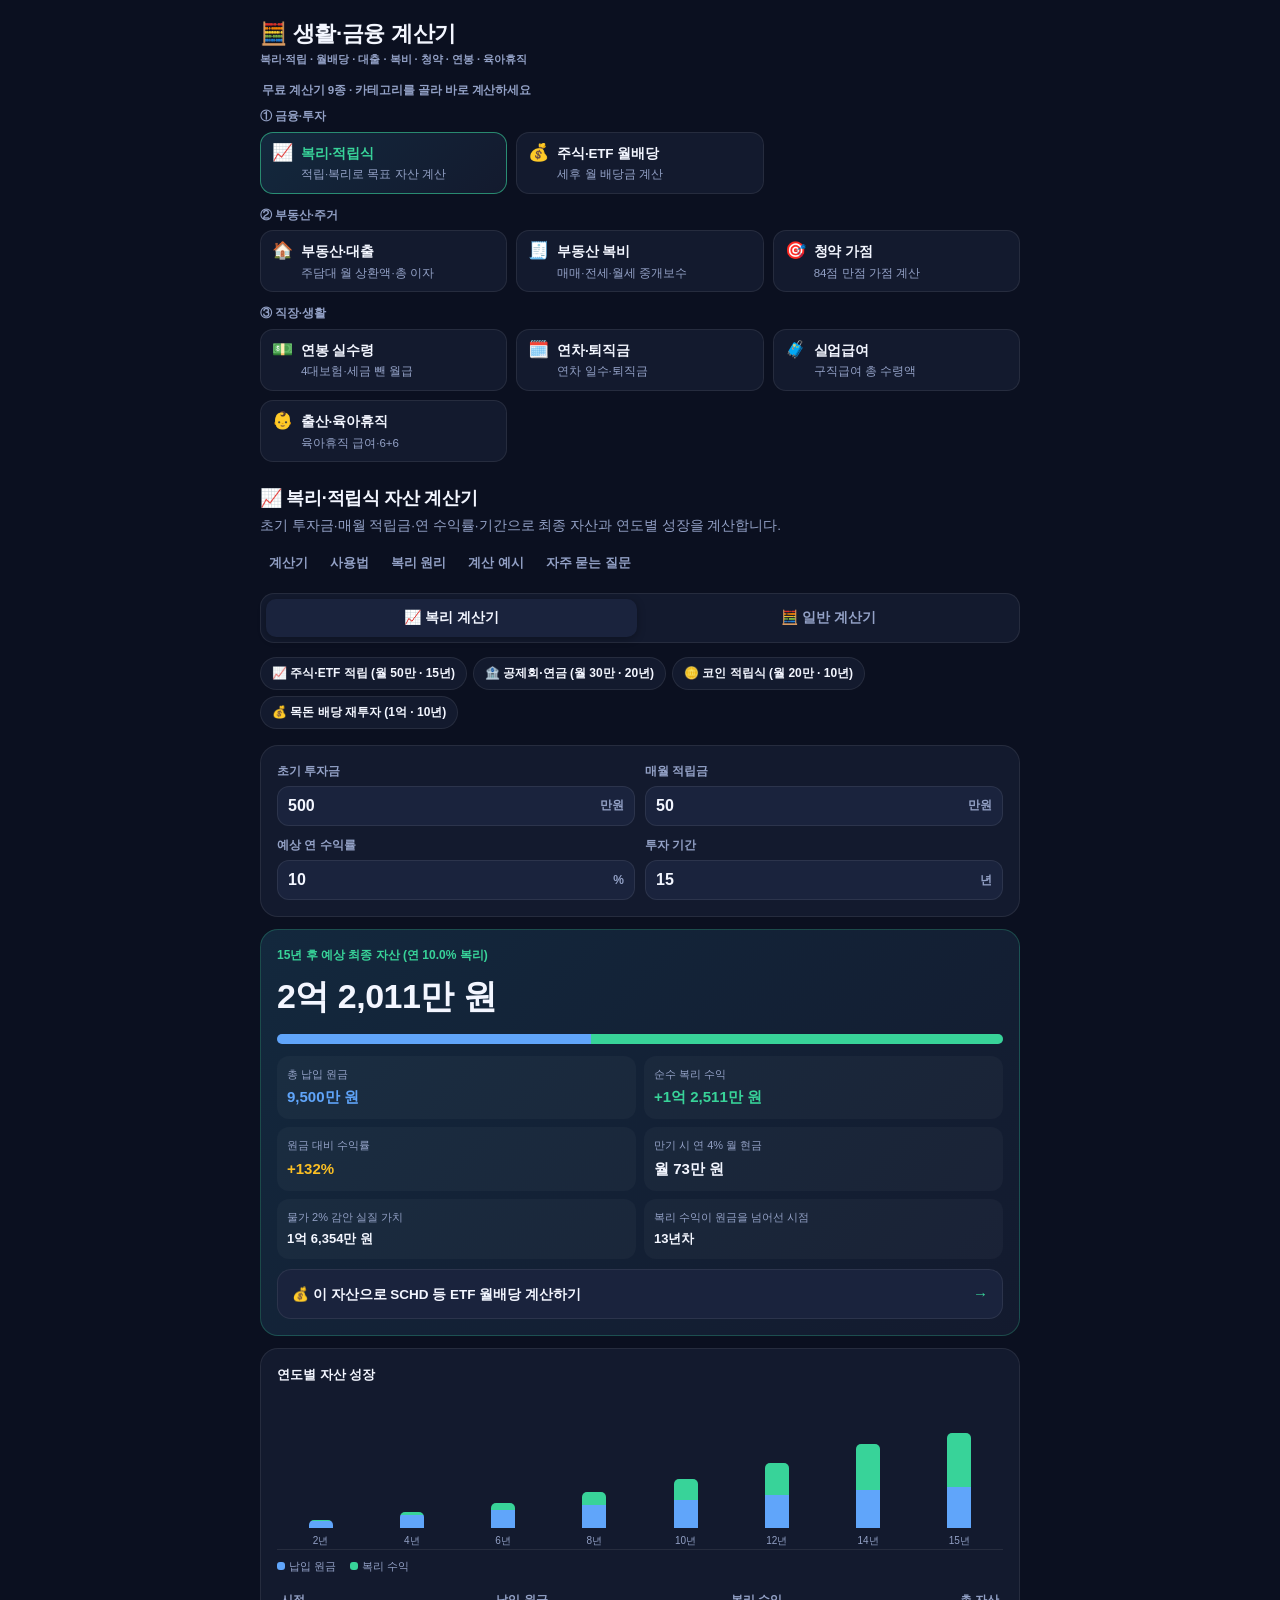
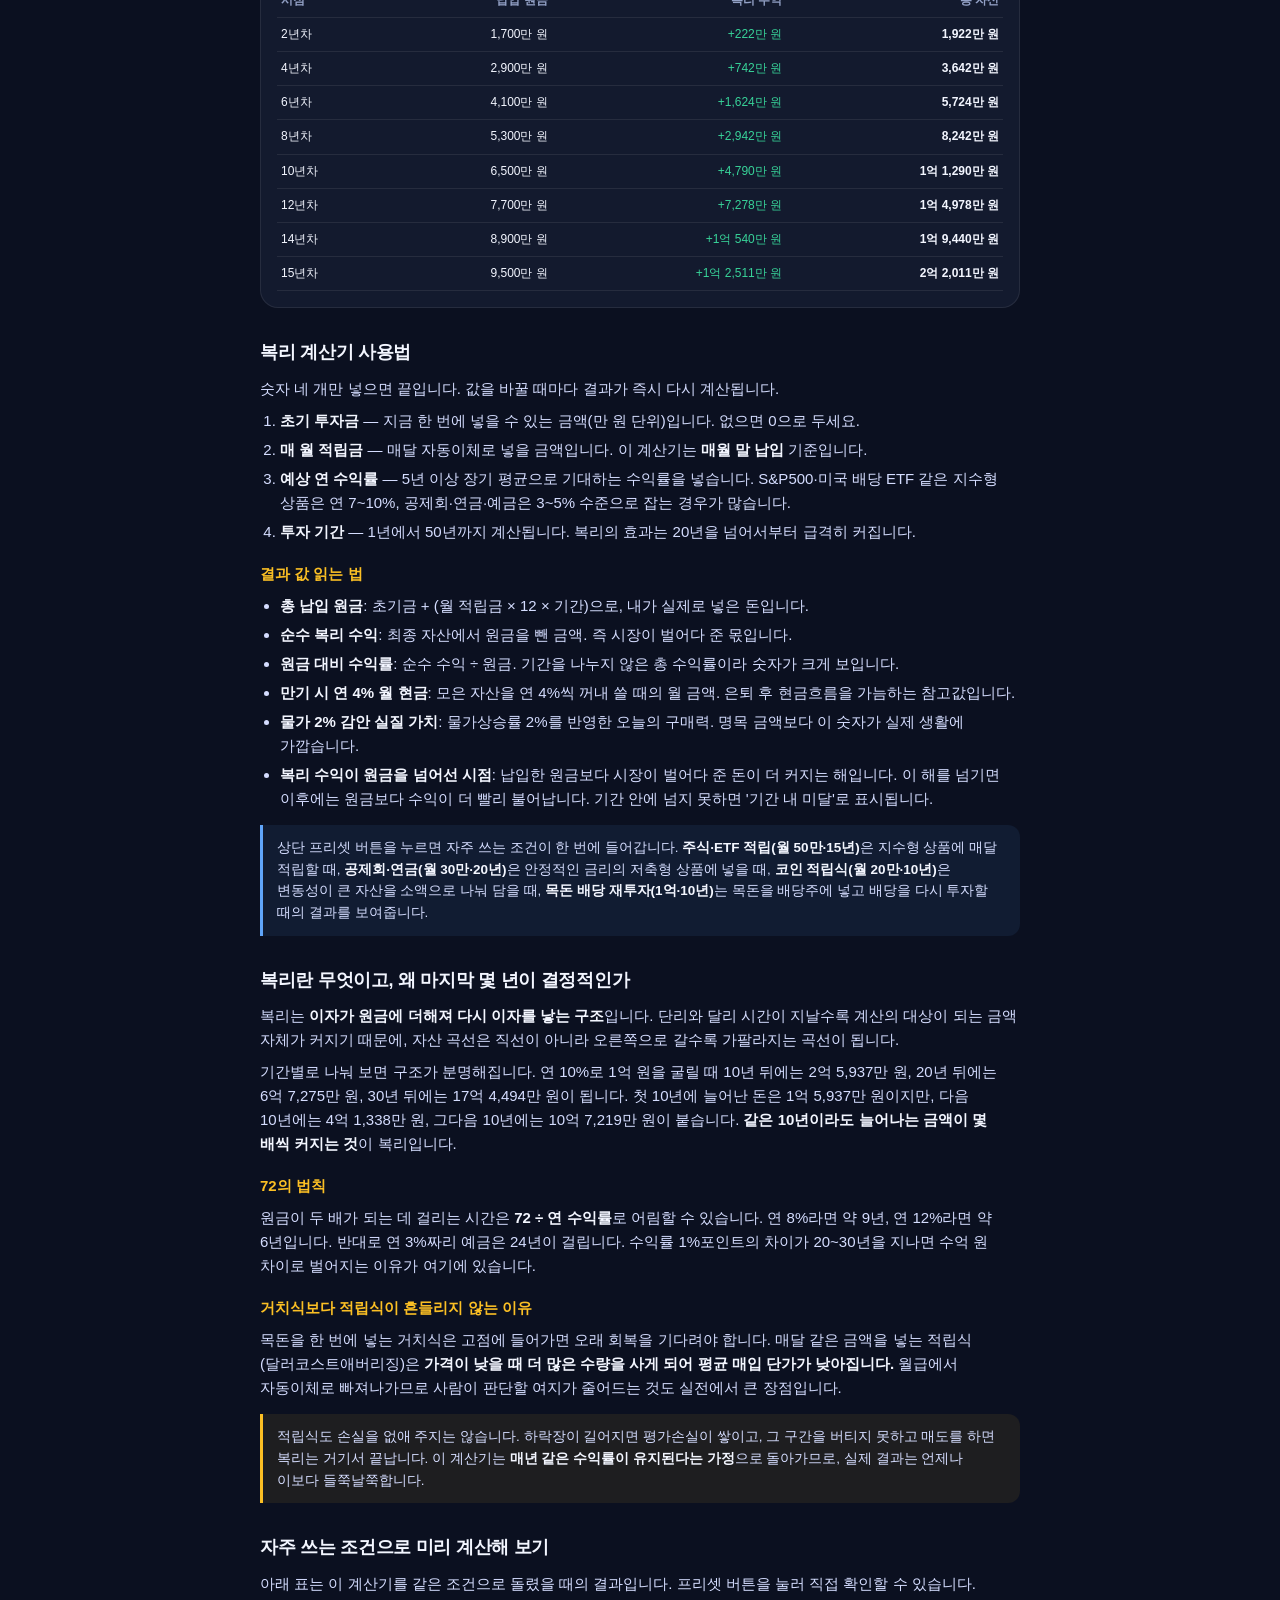
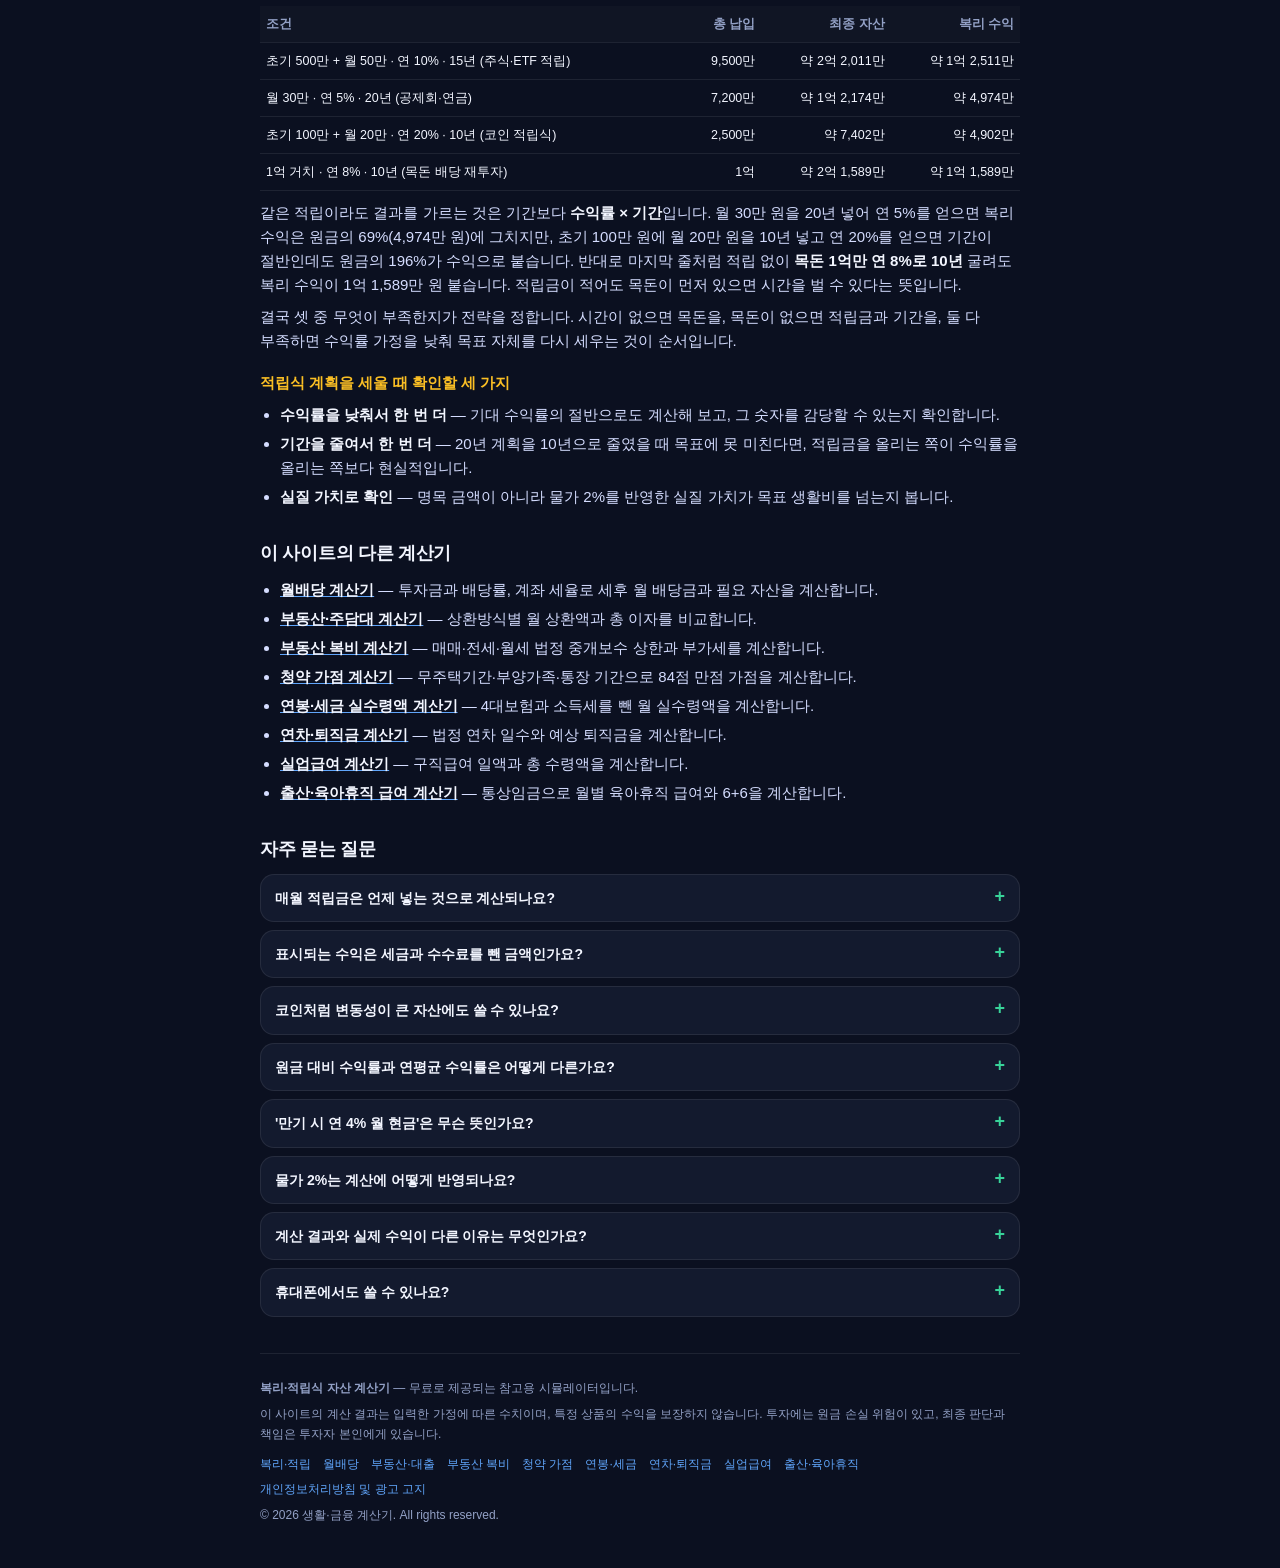
==== commit ab2d567e: "카드형 카테고리 메뉴 개편 + 월배당·복비·청약가점·육아휴직 계산기 4종 추가 - 전 페이지 상단을 카테고리(금융·투자 / 부동산·주거 / 직장·생활) 카드형 메뉴로 개편 - in" ====
--- a/index.html
+++ b/index.html
@@ -3,9 +3,9 @@
 <head>
   <meta charset="UTF-8" />
   <meta name="viewport" content="width=device-width, initial-scale=1.0" />
-  <title>복리·적립식 자산 계산기 | 주식·ETF·코인·공제회·연금 시뮬레이터</title>
-  <meta name="description" content="초기 투자금과 매월 적립금, 연 수익률, 기간을 입력하면 복리로 불어난 최종 자산과 순수 복리 수익, 원금 대비 수익률, 연도별 성장을 바로 계산합니다. 주식·ETF 적립, 공제회·연금, 코인 적립식, 목돈 배당 재투자 프리셋과 일반 계산기까지 무료로 제공." />
-  <meta name="keywords" content="복리 계산기, 적립식 계산기, 복리 이자 계산, 주식 적립식 계산기, ETF 적립 계산기, 코인 적립식, 공제회 적립, 연금 계산기, 배당 재투자 계산기, 은퇴 자산 시뮬레이터" />
+  <title>생활·금융 계산기 | 복리·월배당·대출·복비·청약·연봉·육아휴직 무료 계산</title>
+  <meta name="description" content="복리·적립식, 주식·ETF 월배당, 주담대·전세대출, 부동산 복비, 청약 가점, 연봉 실수령, 연차·퇴직금, 실업급여, 출산·육아휴직 급여까지 9종의 생활·금융 계산기를 한 곳에서 무료로 씁니다. 카테고리 카드에서 바로 골라 계산하세요." />
+  <meta name="keywords" content="복리 계산기, 적립식 계산기, 월배당 계산기, 주담대 계산기, 부동산 복비 계산기, 청약 가점 계산기, 연봉 실수령 계산기, 퇴직금 계산기, 실업급여 계산기, 육아휴직 급여 계산기, 생활 금융 계산기" />
   <meta name="author" content="생활·금융 계산기" />
   <meta name="robots" content="index, follow" />
   <meta name="theme-color" content="#0b1020" />
@@ -15,10 +15,10 @@
 
   <!-- Open Graph -->
   <meta property="og:type" content="website" />
-  <meta property="og:site_name" content="복리·적립식 자산 계산기" />
+  <meta property="og:site_name" content="생활·금융 계산기" />
   <meta property="og:locale" content="ko_KR" />
-  <meta property="og:title" content="복리·적립식 자산 계산기 | 주식·ETF·코인·공제회·연금 시뮬레이터" />
-  <meta property="og:description" content="월 50만 원씩 15년이면 얼마가 될까? 초기금·월 적립금·연 수익률·기간만 넣으면 최종 자산과 연도별 성장 그래프가 바로 나옵니다." />
+  <meta property="og:title" content="생활·금융 계산기 | 9종 무료 계산기 한 곳에서" />
+  <meta property="og:description" content="복리·월배당·대출·복비·청약·연봉·퇴직금·실업급여·육아휴직까지, 생활에 필요한 계산기를 카테고리 카드에서 바로 골라 씁니다." />
   <meta property="og:url" content="https://handobin9782-lang.github.io/smart-calc/" />
   <meta property="og:image" content="https://handobin9782-lang.github.io/smart-calc/og.png" />
   <meta property="og:image:width" content="1200" />
@@ -119,22 +119,46 @@
     ]
   }
   </script>
+  <script async src="https://pagead2.googlesyndication.com/pagead/js/adsbygoogle.js?client=ca-pub-9910389156575302" crossorigin="anonymous"></script>
 </head>
 <body>
 <div class="wrap">
   <div class="header">
-    <h1 class="title">🧮 복리·적립식 자산 계산기
-      <small>주식 · ETF · 코인 · 공제회 · 연금 적립 시뮬레이터</small>
+    <h1 class="title">🧮 생활·금융 계산기
+      <small>복리·적립 · 월배당 · 대출 · 복비 · 청약 · 연봉 · 육아휴직</small>
     </h1>
   </div>
 
-  <nav class="site-nav">
-    <a href="./" class="current">복리·적립</a>
-    <a href="loan.html">부동산·대출</a>
-    <a href="salary.html">연봉·세금</a>
-    <a href="leave.html">연차·퇴직금</a>
-    <a href="unemployment.html">실업급여</a>
+  <div class="hub-heading">무료 계산기 9종 · 카테고리를 골라 바로 계산하세요</div>
+  <nav class="hub hub-inline" aria-label="계산기 카테고리 메뉴">
+    <div class="hub-cat">
+      <div class="hub-cat-title">① 금융·투자</div>
+      <div class="hub-cards">
+        <a class="hub-card current" href="./"><span class="hub-ico">📈</span><span class="hub-txt"><b>복리·적립식</b><small>적립·복리로 목표 자산 계산</small></span></a>
+        <a class="hub-card" href="dividend.html"><span class="hub-ico">💰</span><span class="hub-txt"><b>주식·ETF 월배당</b><small>세후 월 배당금 계산</small></span></a>
+      </div>
+    </div>
+    <div class="hub-cat">
+      <div class="hub-cat-title">② 부동산·주거</div>
+      <div class="hub-cards">
+        <a class="hub-card" href="loan.html"><span class="hub-ico">🏠</span><span class="hub-txt"><b>부동산·대출</b><small>주담대 월 상환액·총 이자</small></span></a>
+        <a class="hub-card" href="brokerage.html"><span class="hub-ico">🧾</span><span class="hub-txt"><b>부동산 복비</b><small>매매·전세·월세 중개보수</small></span></a>
+        <a class="hub-card" href="subscription.html"><span class="hub-ico">🎯</span><span class="hub-txt"><b>청약 가점</b><small>84점 만점 가점 계산</small></span></a>
+      </div>
+    </div>
+    <div class="hub-cat">
+      <div class="hub-cat-title">③ 직장·생활</div>
+      <div class="hub-cards">
+        <a class="hub-card" href="salary.html"><span class="hub-ico">💵</span><span class="hub-txt"><b>연봉 실수령</b><small>4대보험·세금 뺀 월급</small></span></a>
+        <a class="hub-card" href="leave.html"><span class="hub-ico">🗓️</span><span class="hub-txt"><b>연차·퇴직금</b><small>연차 일수·퇴직금</small></span></a>
+        <a class="hub-card" href="unemployment.html"><span class="hub-ico">🧳</span><span class="hub-txt"><b>실업급여</b><small>구직급여 총 수령액</small></span></a>
+        <a class="hub-card" href="parental.html"><span class="hub-ico">👶</span><span class="hub-txt"><b>출산·육아휴직</b><small>육아휴직 급여·6+6</small></span></a>
+      </div>
+    </div>
   </nav>
+
+  <h2 class="block-title" id="compound">📈 복리·적립식 자산 계산기</h2>
+  <p class="block-sub">초기 투자금·매월 적립금·연 수익률·기간으로 최종 자산과 연도별 성장을 계산합니다.</p>
 
   <nav class="section-nav">
     <a href="#calc">계산기</a>
@@ -225,6 +249,7 @@
             <div class="stat-v small" id="res-cross">-</div>
           </div>
         </div>
+        <a class="link-btn" id="link-dividend" href="dividend.html?amount=22011&amp;yield=3.5">💰 이 자산으로 SCHD 등 ETF 월배당 계산하기 <span class="arrow">→</span></a>
       </div>
 
       <div class="card">
@@ -350,11 +375,15 @@
 
   <section class="doc">
     <h2>이 사이트의 다른 계산기</h2>
-    <ul>
-      <li><a href="loan.html"><strong>부동산·주담대 계산기</strong></a> — 대출원금·금리·기간·상환방식으로 월 상환액과 총 이자, 연도별 상환 스케줄을 계산합니다.</li>
-      <li><a href="salary.html"><strong>연봉·세금 실수령액 계산기</strong></a> — 2026년 4대보험 요율과 소득세로 월 실수령액을 계산합니다.</li>
-      <li><a href="leave.html"><strong>연차·퇴직금 계산기</strong></a> — 입사일·퇴사일로 법정 연차 일수와 예상 퇴직금, 퇴직소득세를 계산합니다.</li>
-      <li><a href="unemployment.html"><strong>실업급여 계산기</strong></a> — 2026년 상한·하한액 기준 구직급여 일액과 소정급여일수, 총 수령액을 계산합니다.</li>
+        <ul>
+      <li><a href="dividend.html"><strong>월배당 계산기</strong></a> — 투자금과 배당률, 계좌 세율로 세후 월 배당금과 필요 자산을 계산합니다.</li>
+      <li><a href="loan.html"><strong>부동산·주담대 계산기</strong></a> — 상환방식별 월 상환액과 총 이자를 비교합니다.</li>
+      <li><a href="brokerage.html"><strong>부동산 복비 계산기</strong></a> — 매매·전세·월세 법정 중개보수 상한과 부가세를 계산합니다.</li>
+      <li><a href="subscription.html"><strong>청약 가점 계산기</strong></a> — 무주택기간·부양가족·통장 기간으로 84점 만점 가점을 계산합니다.</li>
+      <li><a href="salary.html"><strong>연봉·세금 실수령액 계산기</strong></a> — 4대보험과 소득세를 뺀 월 실수령액을 계산합니다.</li>
+      <li><a href="leave.html"><strong>연차·퇴직금 계산기</strong></a> — 법정 연차 일수와 예상 퇴직금을 계산합니다.</li>
+      <li><a href="unemployment.html"><strong>실업급여 계산기</strong></a> — 구직급여 일액과 총 수령액을 계산합니다.</li>
+      <li><a href="parental.html"><strong>출산·육아휴직 급여 계산기</strong></a> — 통상임금으로 월별 육아휴직 급여와 6+6을 계산합니다.</li>
     </ul>
   </section>
 
@@ -409,10 +438,14 @@
     <p>이 사이트의 계산 결과는 입력한 가정에 따른 수치이며, 특정 상품의 수익을 보장하지 않습니다. 투자에는 원금 손실 위험이 있고, 최종 판단과 책임은 투자자 본인에게 있습니다.</p>
     <div class="footer-links">
       <a href="./">복리·적립</a>
+      <a href="dividend.html">월배당</a>
       <a href="loan.html">부동산·대출</a>
+      <a href="brokerage.html">부동산 복비</a>
+      <a href="subscription.html">청약 가점</a>
       <a href="salary.html">연봉·세금</a>
       <a href="leave.html">연차·퇴직금</a>
       <a href="unemployment.html">실업급여</a>
+      <a href="parental.html">출산·육아휴직</a>
       <a href="privacy.html">개인정보처리방침 및 광고 고지</a>
     </div>
     <p>© 2026 생활·금융 계산기. All rights reserved.</p>
@@ -487,6 +520,9 @@
   document.getElementById('res-monthly-cash').textContent = `월 ${Math.round((last.balance * 0.04) / 12).toLocaleString()}만 원`;
   document.getElementById('res-real').textContent = fmtKRW(realValue);
   document.getElementById('res-cross').textContent = crossText;
+  // 이 자산을 월배당 계산기로 넘겨 바로 이어 보기 (만원 단위)
+  document.getElementById('link-dividend').href =
+    `dividend.html?amount=${Math.round(last.balance)}&yield=3.5`;
   document.getElementById('bar-p').style.width = `${pRatio.toFixed(1)}%`;
   document.getElementById('bar-r').style.width = `${(100 - pRatio).toFixed(1)}%`;
 
--- a/style.css
+++ b/style.css
@@ -252,3 +252,116 @@
   .presets { flex-wrap: wrap; overflow-x: visible; }
   .input-grid.three { grid-template-columns: 1fr 1fr 1fr; }
 }
+
+/* ── 월배당 계산기 (dividend.html) ─────────────────────────── */
+.chips { display: flex; gap: 6px; flex-wrap: wrap; margin-top: 8px; }
+.chip {
+  border: 1px solid var(--border); background: var(--card2); color: var(--text);
+  font-family: inherit; font-size: 12px; font-weight: 700;
+  padding: 7px 11px; border-radius: 999px; cursor: pointer;
+}
+.chip:active { transform: scale(0.97); }
+.chip.active { border-color: rgba(56,211,153,0.6); color: var(--accent); }
+.field-note { font-size: 11.5px; color: var(--muted); margin-top: 6px; }
+.field-note b { color: var(--gold); font-weight: 700; }
+.hero-val.big { font-size: 30px; line-height: 1.25; color: var(--accent); }
+.hero-val.big small { font-size: 15px; font-weight: 700; color: var(--muted); margin-right: 4px; }
+.seg-btn .seg-main { display: block; font-size: 12.5px; line-height: 1.35; }
+.seg-btn .seg-sub { display: block; font-size: 11px; font-weight: 600; color: var(--muted); margin-top: 1px; }
+.seg-btn.active .seg-sub { color: var(--accent); }
+.link-btn {
+  display: flex; align-items: center; justify-content: space-between; gap: 10px;
+  background: var(--card2); border: 1px solid var(--border); border-radius: 14px;
+  padding: 12px 14px; margin-top: 10px;
+  color: var(--text); text-decoration: none; font-size: 13.5px; font-weight: 700;
+}
+.link-btn:hover { border-color: rgba(56,211,153,0.5); }
+.link-btn .arrow { color: var(--accent); font-size: 15px; flex: 0 0 auto; }
+.reverse-out { font-size: 17px; font-weight: 800; color: var(--gold); padding: 9px 0; }
+@media (min-width: 640px) {
+  .hero-val.big { font-size: 42px; }
+  .seg-btn .seg-main { font-size: 14px; }
+}
+
+/* ── 카테고리 카드형 메뉴 ─────────────────────────────────── */
+.calc-menu { margin: 0 0 10px; }
+.calc-menu > summary {
+  list-style: none; cursor: pointer;
+  display: inline-flex; align-items: center; gap: 6px;
+  font-size: 13px; font-weight: 700; color: var(--text);
+  background: var(--card); border: 1px solid var(--border);
+  border-radius: 12px; padding: 9px 13px;
+}
+.calc-menu > summary::-webkit-details-marker { display: none; }
+.calc-menu > summary::after { content: "▾"; font-size: 10px; color: var(--muted); margin-left: 2px; }
+.calc-menu[open] > summary { border-color: rgba(56,211,153,0.5); color: var(--accent); }
+.calc-menu[open] > summary::after { content: "▴"; }
+.menu-here { color: var(--muted); font-weight: 600; }
+
+.hub { display: grid; gap: 12px; margin-bottom: 14px; }
+.calc-menu .hub { margin: 10px 0 16px; }
+.hub-cat-title {
+  font-size: 11.5px; font-weight: 800; color: var(--muted);
+  letter-spacing: -0.1px; margin-bottom: 6px;
+}
+.hub-cards { display: grid; grid-template-columns: repeat(2, minmax(0, 1fr)); gap: 7px; }
+.hub-card {
+  display: flex; align-items: flex-start; gap: 8px;
+  background: var(--card); border: 1px solid var(--border);
+  border-radius: 13px; padding: 10px 11px;
+  text-decoration: none; color: var(--text); min-width: 0;
+}
+.hub-card:hover { border-color: rgba(56,211,153,0.45); }
+.hub-card.current {
+  border-color: rgba(56,211,153,0.6);
+  background: linear-gradient(135deg, #13283d, #131a2e);
+}
+.hub-ico { font-size: 17px; line-height: 1.2; flex: 0 0 auto; }
+.hub-txt { min-width: 0; }
+.hub-txt b { display: block; font-size: 12.5px; font-weight: 800; letter-spacing: -0.2px; }
+.hub-txt small { display: block; font-size: 10.5px; color: var(--muted); line-height: 1.45; margin-top: 2px; }
+.hub-card.current .hub-txt b { color: var(--accent); }
+@media (min-width: 640px) {
+  .hub-cards { grid-template-columns: repeat(3, minmax(0, 1fr)); gap: 9px; }
+  .hub-txt b { font-size: 13.5px; }
+  .hub-txt small { font-size: 11.5px; }
+}
+
+/* ── 체크박스 줄 · 점수 막대 (청약·육아휴직) ─────────────── */
+.check-line {
+  display: flex; align-items: center; gap: 8px;
+  font-size: 12.5px; color: var(--text); font-weight: 600;
+  margin-top: 10px; cursor: pointer;
+}
+.check-line input[type="checkbox"] {
+  width: 17px; height: 17px; accent-color: var(--accent); margin: 0; flex: 0 0 auto;
+}
+.score-row { margin: 12px 0 0; }
+.score-head {
+  display: flex; justify-content: space-between; align-items: baseline;
+  font-size: 12.5px; color: var(--muted); font-weight: 600;
+}
+.score-head b { font-size: 15px; color: var(--text); font-weight: 800; }
+.score-track {
+  height: 8px; border-radius: 999px; background: #263252; overflow: hidden; margin: 6px 0 4px;
+}
+.score-fill { height: 100%; border-radius: 999px; transition: width 0.25s; }
+.score-fill.blue { background: var(--accent2); }
+.score-fill.green { background: var(--accent); }
+.score-fill.gold { background: var(--gold); }
+.score-note { font-size: 11.5px; color: var(--muted); }
+
+/* ── 허브 상단 문구 · 섹션 제목 ─────────────────────────────── */
+.hub-heading {
+  font-size: 11.5px; font-weight: 700; color: var(--muted);
+  margin: 0 0 8px 2px; letter-spacing: -0.1px;
+}
+.block-title {
+  font-size: 16px; font-weight: 800; letter-spacing: -0.3px;
+  margin: 22px 0 2px;
+}
+.block-sub { font-size: 12.5px; color: var(--muted); margin: 0 0 10px; }
+@media (min-width: 640px) {
+  .block-title { font-size: 18px; }
+  .block-sub { font-size: 13.5px; }
+}
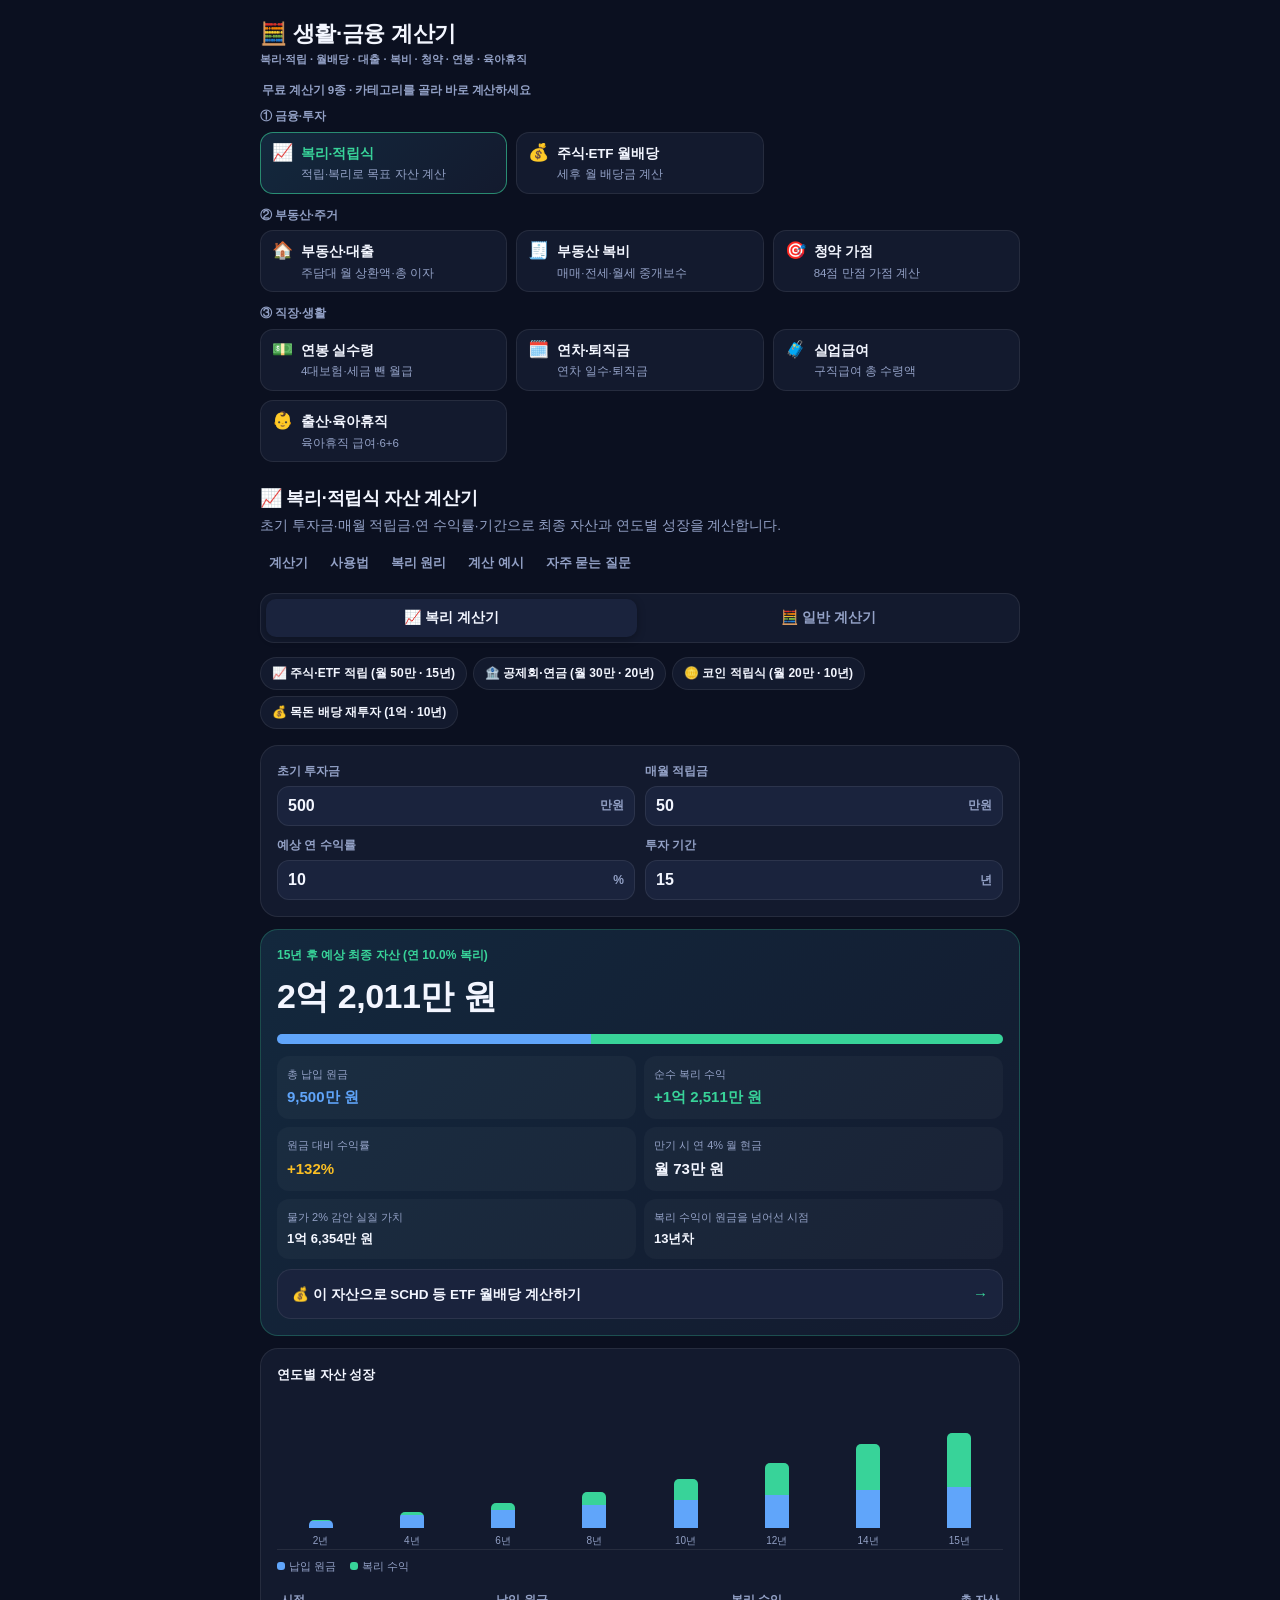
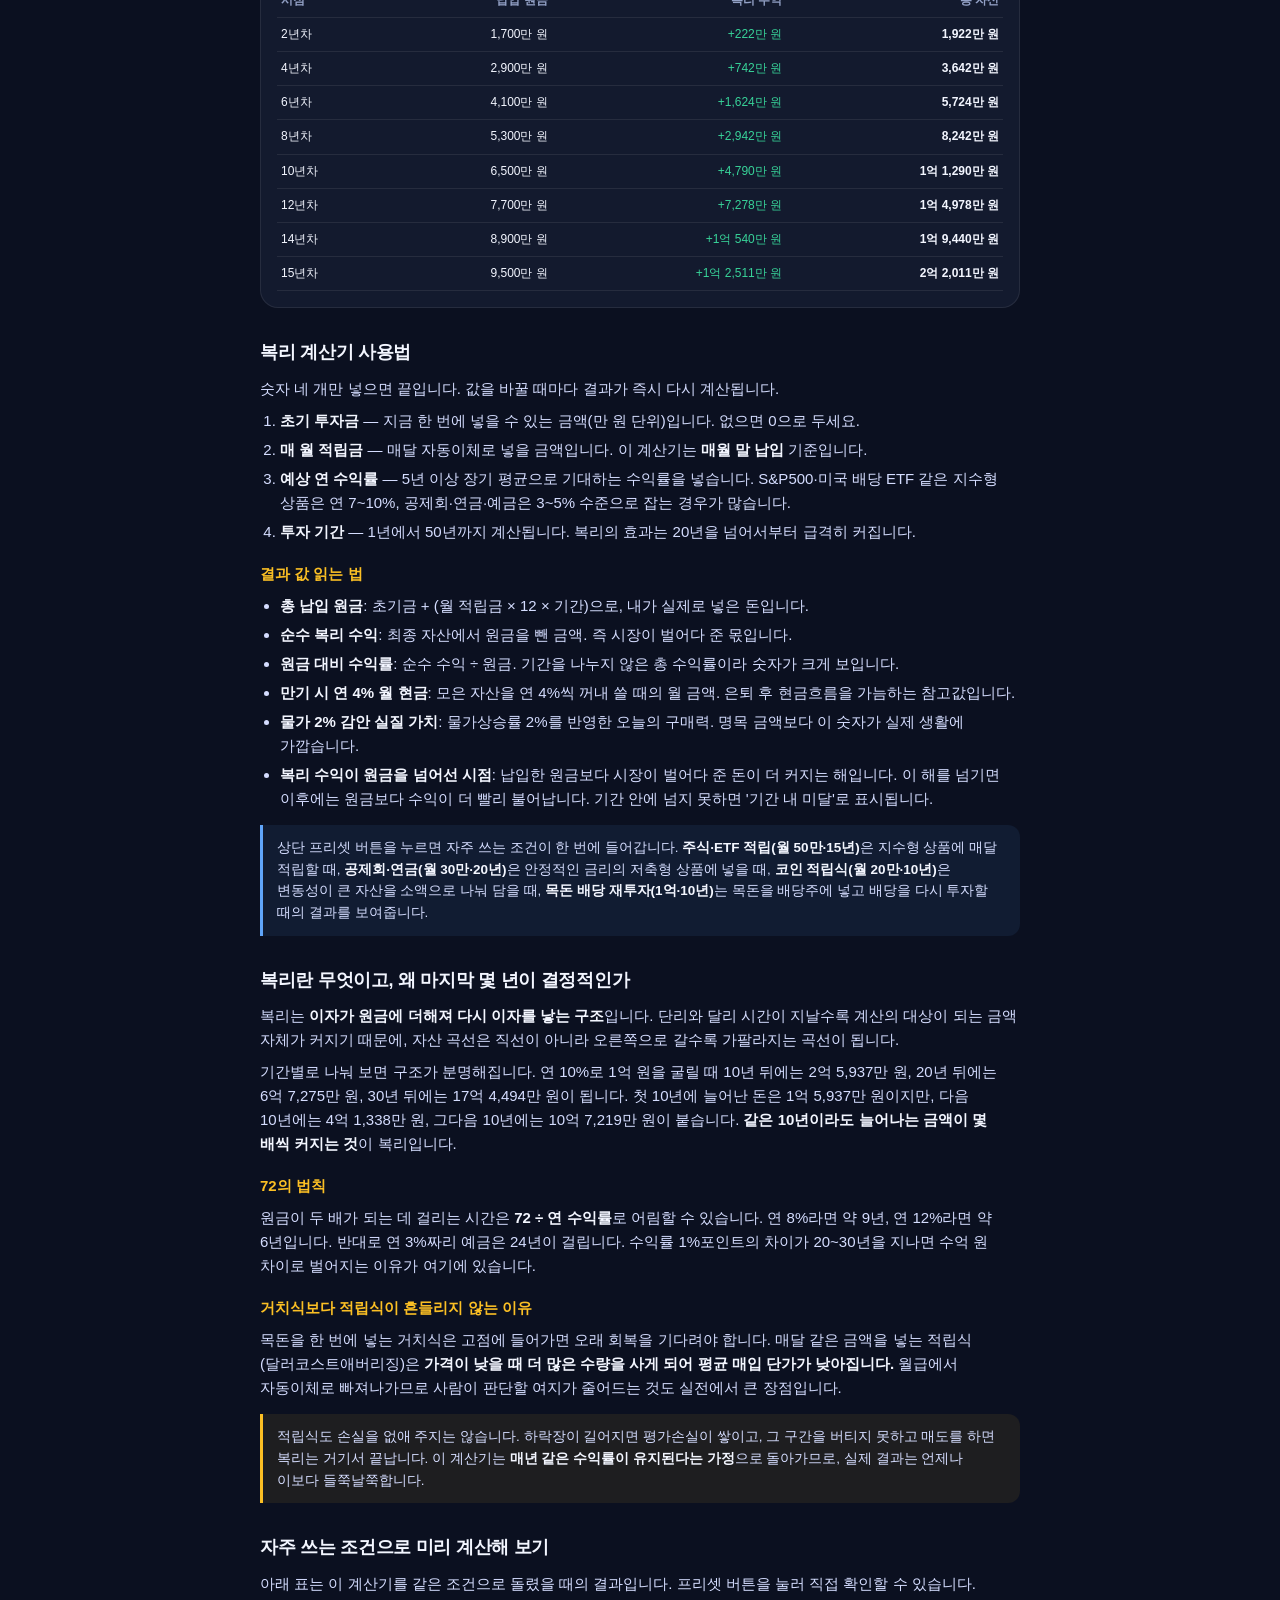
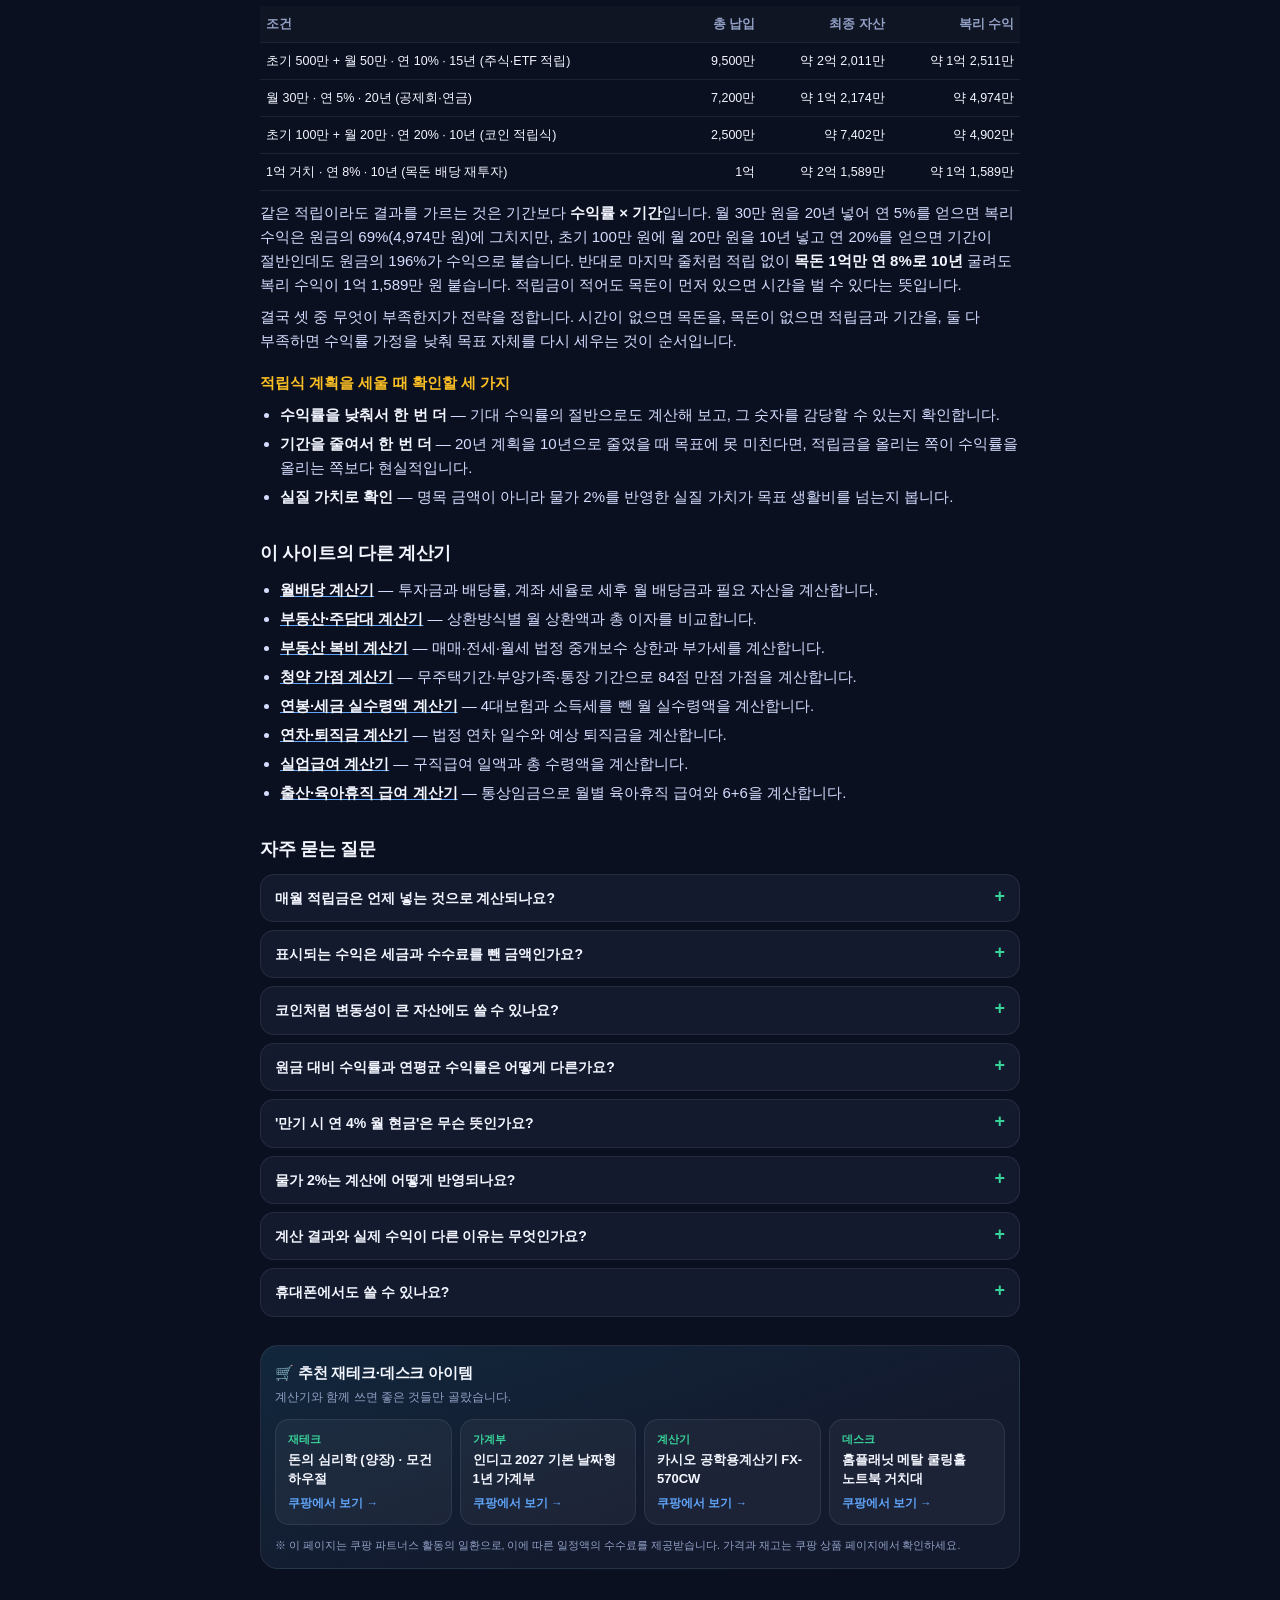
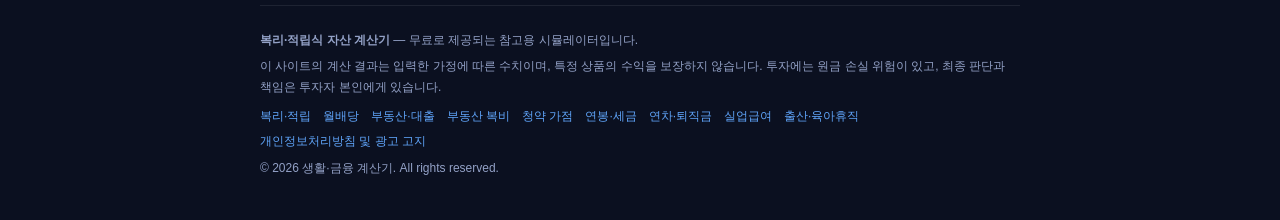
==== commit 9fec0d99: "쿠팡 파트너스 추천 아이템 배너 추가(계산기 9종·허브) + 제휴 고지" ====
--- a/index.html
+++ b/index.html
@@ -433,7 +433,38 @@
     </details>
   </section>
 
-  <footer class="site-footer">
+  <!-- 쿠팡 파트너스 추천 아이템 -->
+  <section class="pick" aria-label="추천 재테크·데스크 아이템">
+    <div class="pick-head">
+      <h2>🛒 추천 재테크·데스크 아이템</h2>
+      <p>계산기와 함께 쓰면 좋은 것들만 골랐습니다.</p>
+    </div>
+    <div class="pick-grid">
+      <a class="pick-card" href="https://link.coupang.com/a/iO9DmRwQ6m" target="_blank" rel="noopener sponsored">
+        <span class="pick-badge">재테크</span>
+        <span class="pick-name">돈의 심리학 (양장) · 모건 하우절</span>
+        <span class="pick-cta">쿠팡에서 보기 →</span>
+      </a>
+      <a class="pick-card" href="https://link.coupang.com/a/iO9HlzNrC8" target="_blank" rel="noopener sponsored">
+        <span class="pick-badge">가계부</span>
+        <span class="pick-name">인디고 2027 기본 날짜형 1년 가계부</span>
+        <span class="pick-cta">쿠팡에서 보기 →</span>
+      </a>
+      <a class="pick-card" href="https://link.coupang.com/a/iO9AIDrIf6" target="_blank" rel="noopener sponsored">
+        <span class="pick-badge">계산기</span>
+        <span class="pick-name">카시오 공학용계산기 FX-570CW</span>
+        <span class="pick-cta">쿠팡에서 보기 →</span>
+      </a>
+      <a class="pick-card" href="https://link.coupang.com/a/iO9FqWjR3k" target="_blank" rel="noopener sponsored">
+        <span class="pick-badge">데스크</span>
+        <span class="pick-name">홈플래닛 메탈 쿨링홀 노트북 거치대</span>
+        <span class="pick-cta">쿠팡에서 보기 →</span>
+      </a>
+    </div>
+    <p class="pick-note">※ 이 페이지는 쿠팡 파트너스 활동의 일환으로, 이에 따른 일정액의 수수료를 제공받습니다. 가격과 재고는 쿠팡 상품 페이지에서 확인하세요.</p>
+  </section>
+
+<footer class="site-footer">
     <p><strong>복리·적립식 자산 계산기</strong> — 무료로 제공되는 참고용 시뮬레이터입니다.</p>
     <p>이 사이트의 계산 결과는 입력한 가정에 따른 수치이며, 특정 상품의 수익을 보장하지 않습니다. 투자에는 원금 손실 위험이 있고, 최종 판단과 책임은 투자자 본인에게 있습니다.</p>
     <div class="footer-links">
--- a/style.css
+++ b/style.css
@@ -243,6 +243,31 @@
 footer.site-footer a { color: var(--accent2); text-decoration: none; }
 footer.site-footer a:hover { text-decoration: underline; }
 .footer-links { display: flex; flex-wrap: wrap; gap: 6px 12px; margin: 10px 0 4px; }
+
+/* ── 쿠팡 파트너스 추천 아이템 ─────────────────────────── */
+.pick {
+  margin: 28px 0 4px; padding: 15px 14px 14px;
+  border: 1px solid var(--border); border-radius: 18px;
+  background: linear-gradient(160deg, #12273c 0%, var(--card) 62%);
+}
+.pick-head h2 { font-size: 15px; font-weight: 800; margin: 0 0 3px; letter-spacing: -0.2px; }
+.pick-head p { font-size: 12px; color: var(--muted); margin: 0 0 12px; }
+.pick-grid { display: grid; grid-template-columns: 1fr 1fr; gap: 8px; }
+.pick-card {
+  display: flex; flex-direction: column; gap: 3px; padding: 11px 12px;
+  border-radius: 14px; background: rgba(255,255,255,0.045);
+  border: 1px solid var(--border); text-decoration: none; color: var(--text);
+}
+.pick-card:active { transform: scale(0.98); }
+.pick-badge { font-size: 10.5px; font-weight: 800; color: var(--accent); letter-spacing: 0.2px; }
+.pick-name { font-size: 12.5px; font-weight: 700; line-height: 1.45; color: var(--text); }
+.pick-cta { font-size: 11.5px; font-weight: 700; color: var(--accent2); margin-top: 3px; }
+.pick-note { font-size: 10.5px; line-height: 1.65; color: var(--muted); margin: 12px 0 0; }
+
+@media (min-width: 640px) {
+  .pick-grid { grid-template-columns: repeat(4, 1fr); }
+  .pick-name { font-size: 13px; }
+}
 
 @media (min-width: 640px) {
   .title { font-size: 22px; }
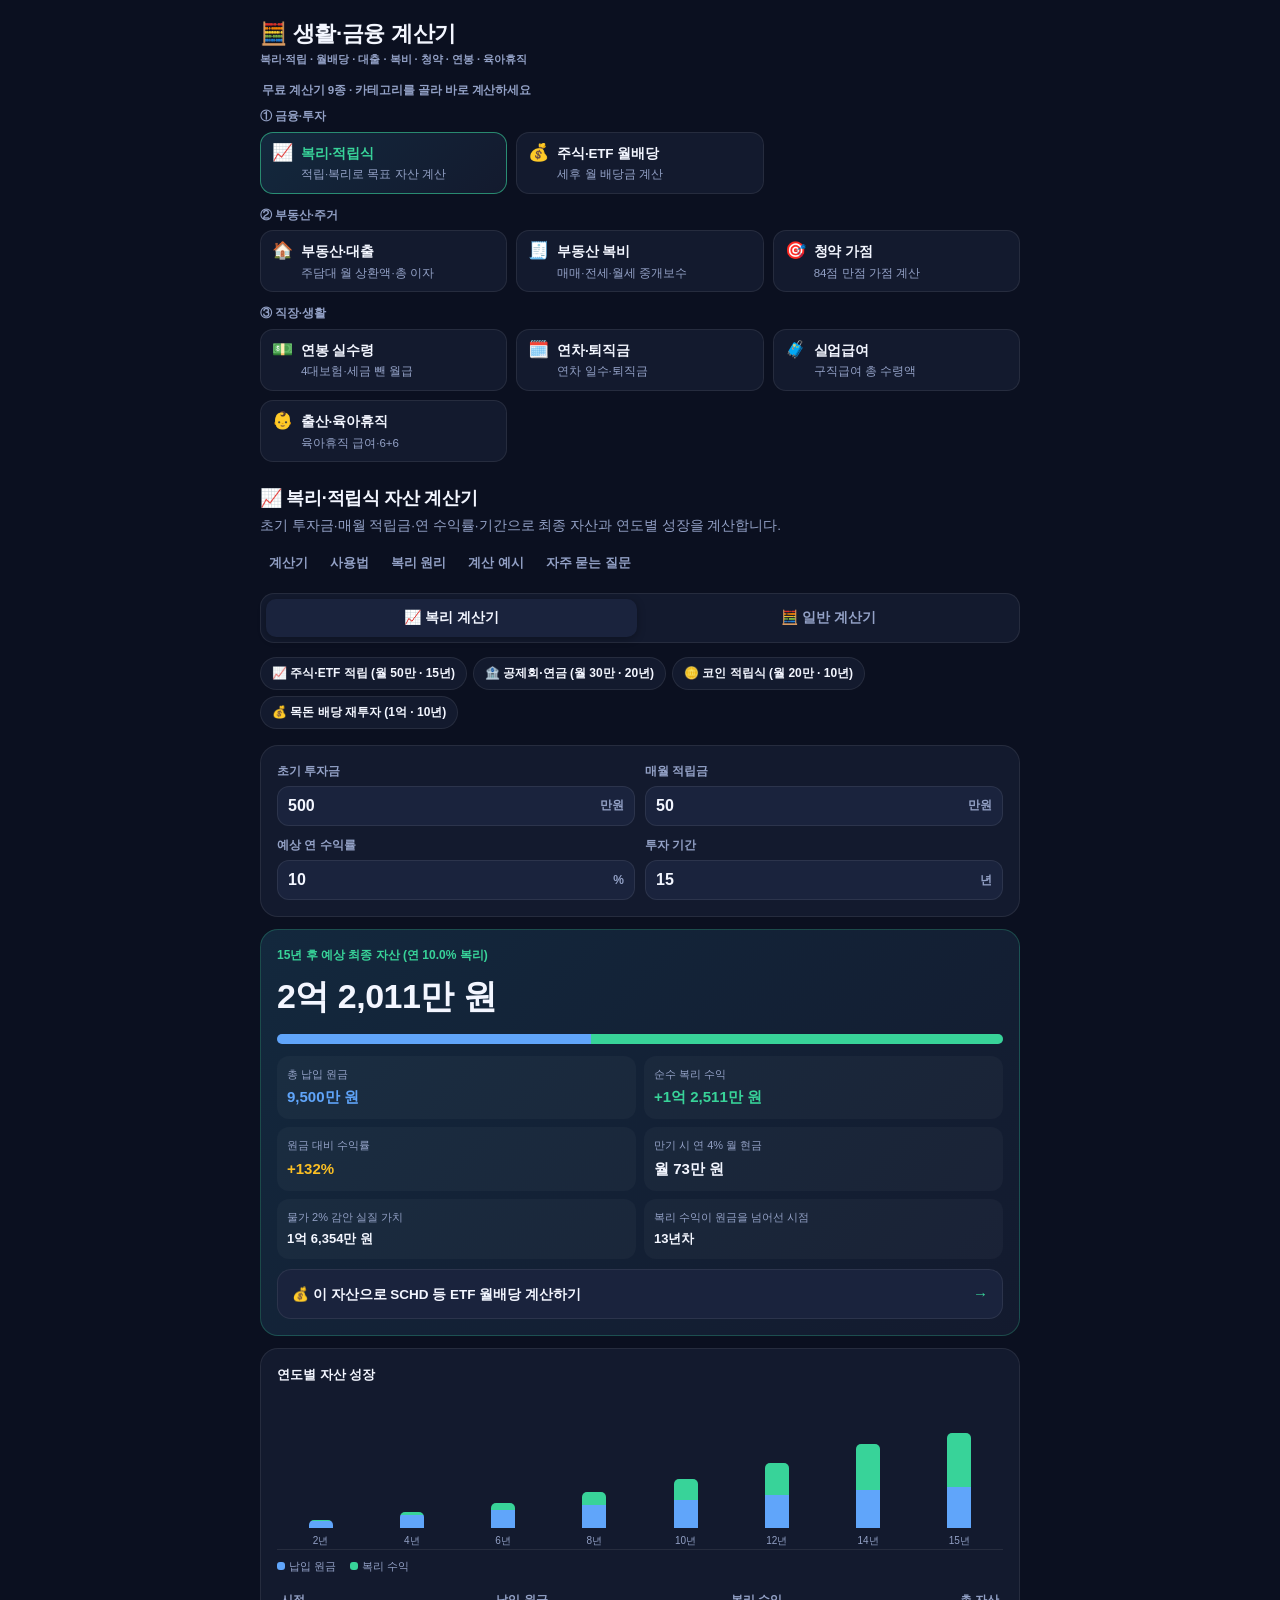
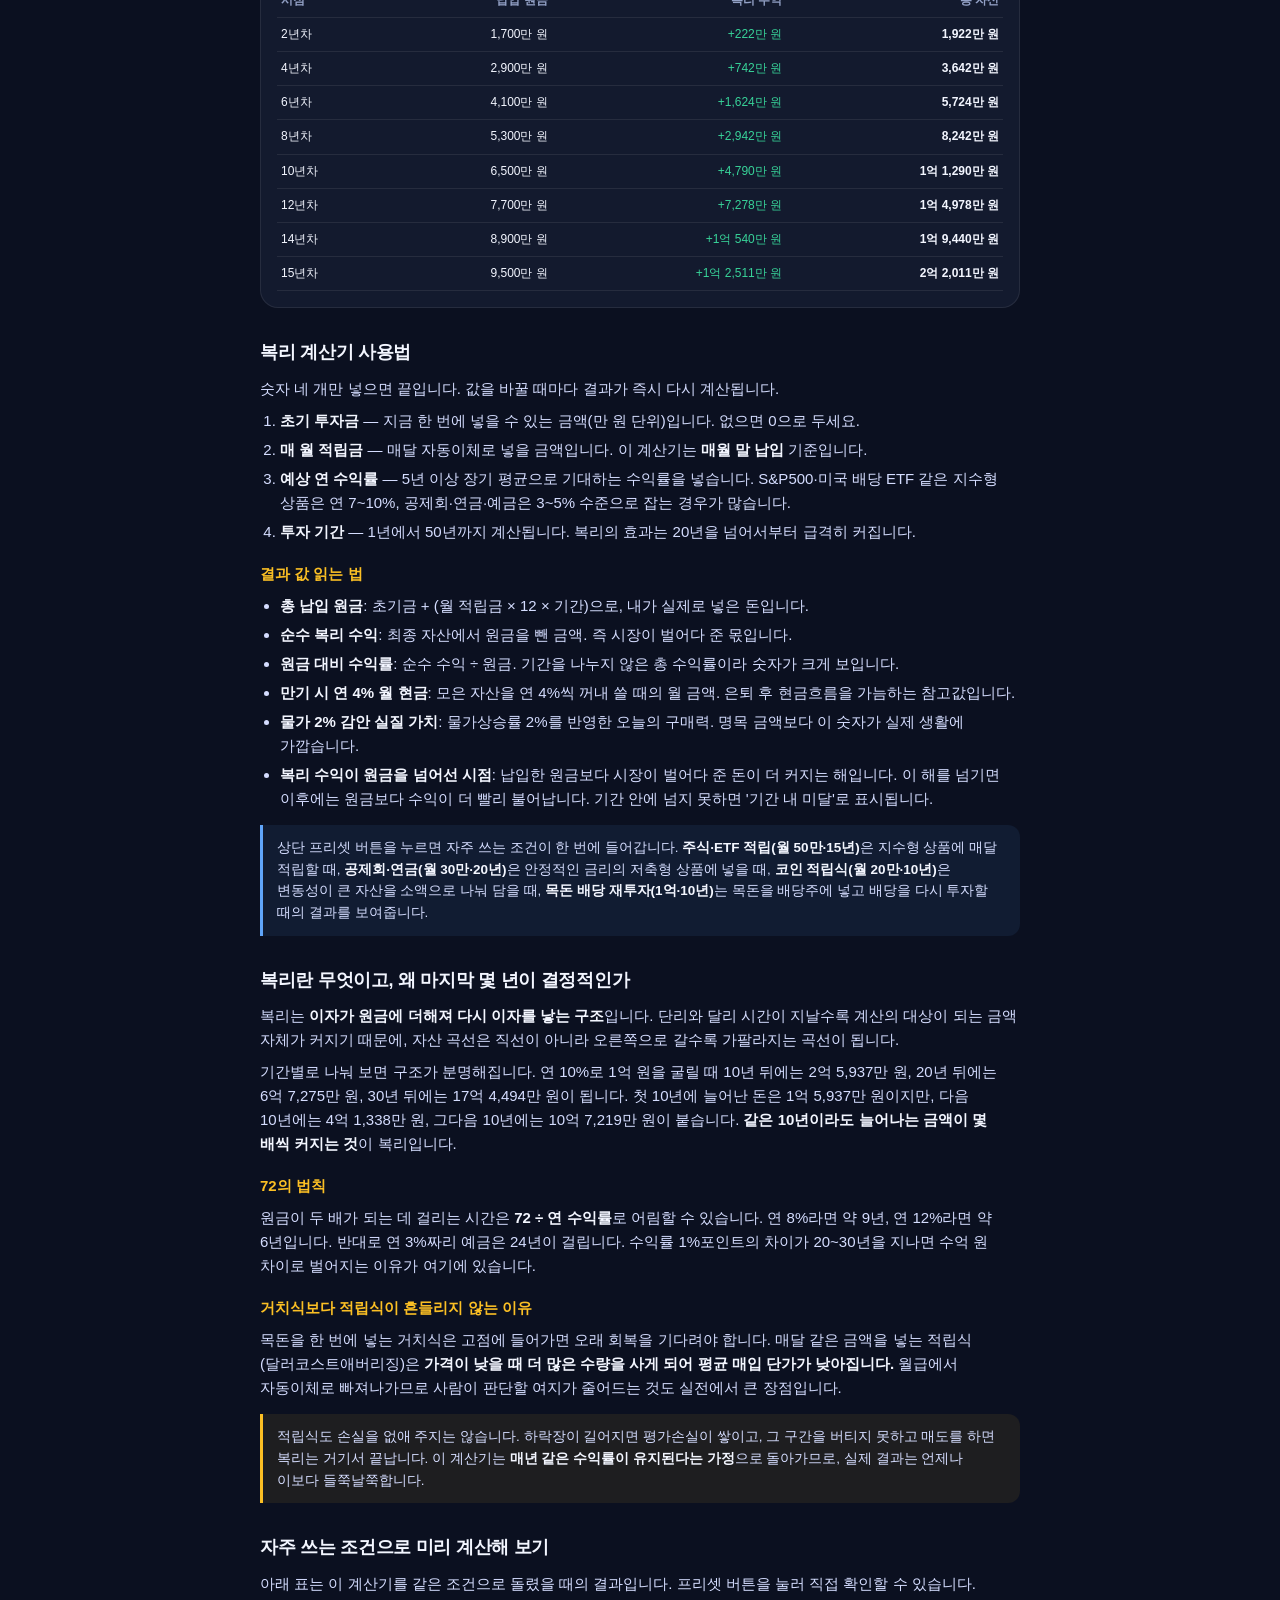
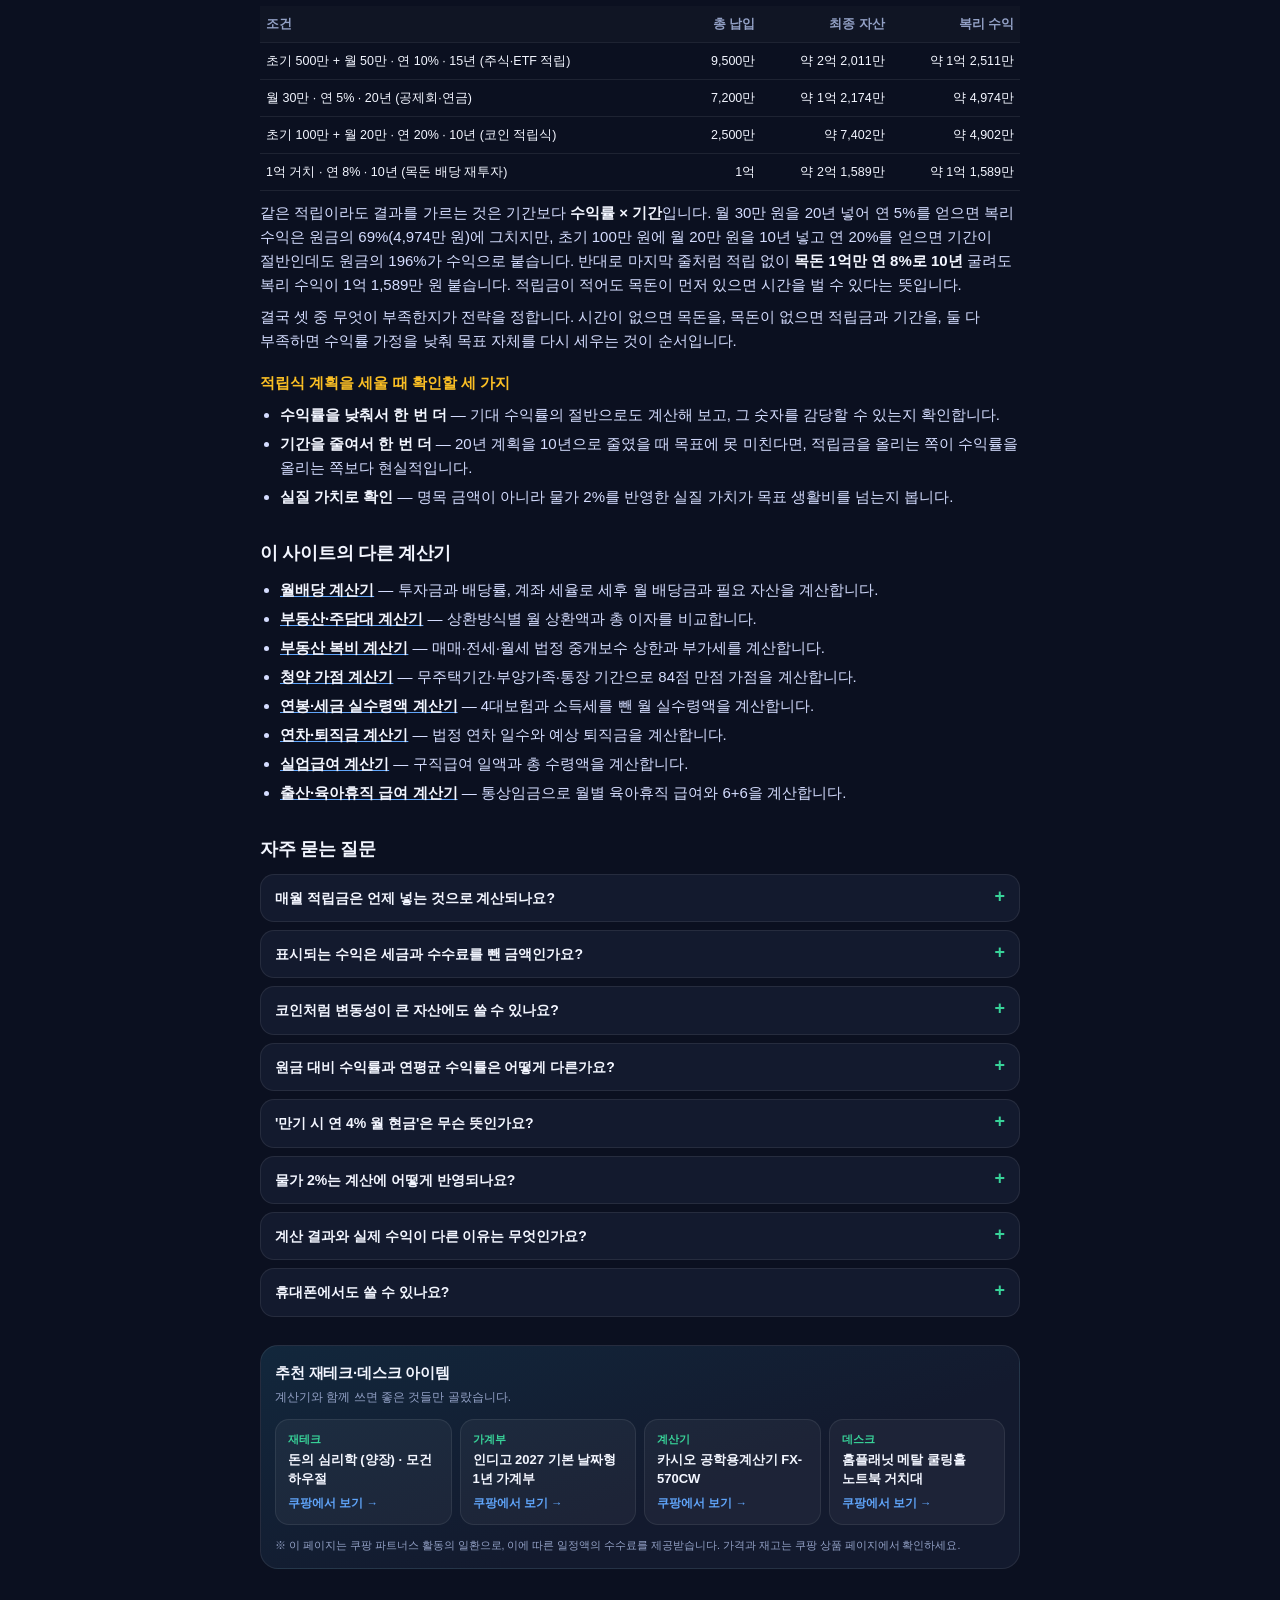
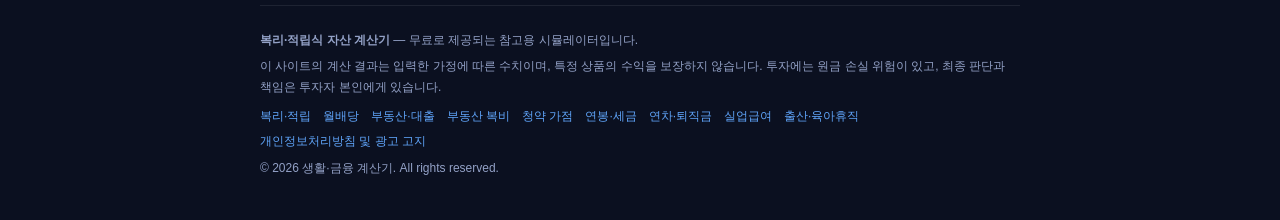
==== commit 9acb2b24: "추천 아이템 제목 이모지 제거(일부 환경 미표시)" ====
--- a/index.html
+++ b/index.html
@@ -436,7 +436,7 @@
   <!-- 쿠팡 파트너스 추천 아이템 -->
   <section class="pick" aria-label="추천 재테크·데스크 아이템">
     <div class="pick-head">
-      <h2>🛒 추천 재테크·데스크 아이템</h2>
+      <h2>추천 재테크·데스크 아이템</h2>
       <p>계산기와 함께 쓰면 좋은 것들만 골랐습니다.</p>
     </div>
     <div class="pick-grid">
